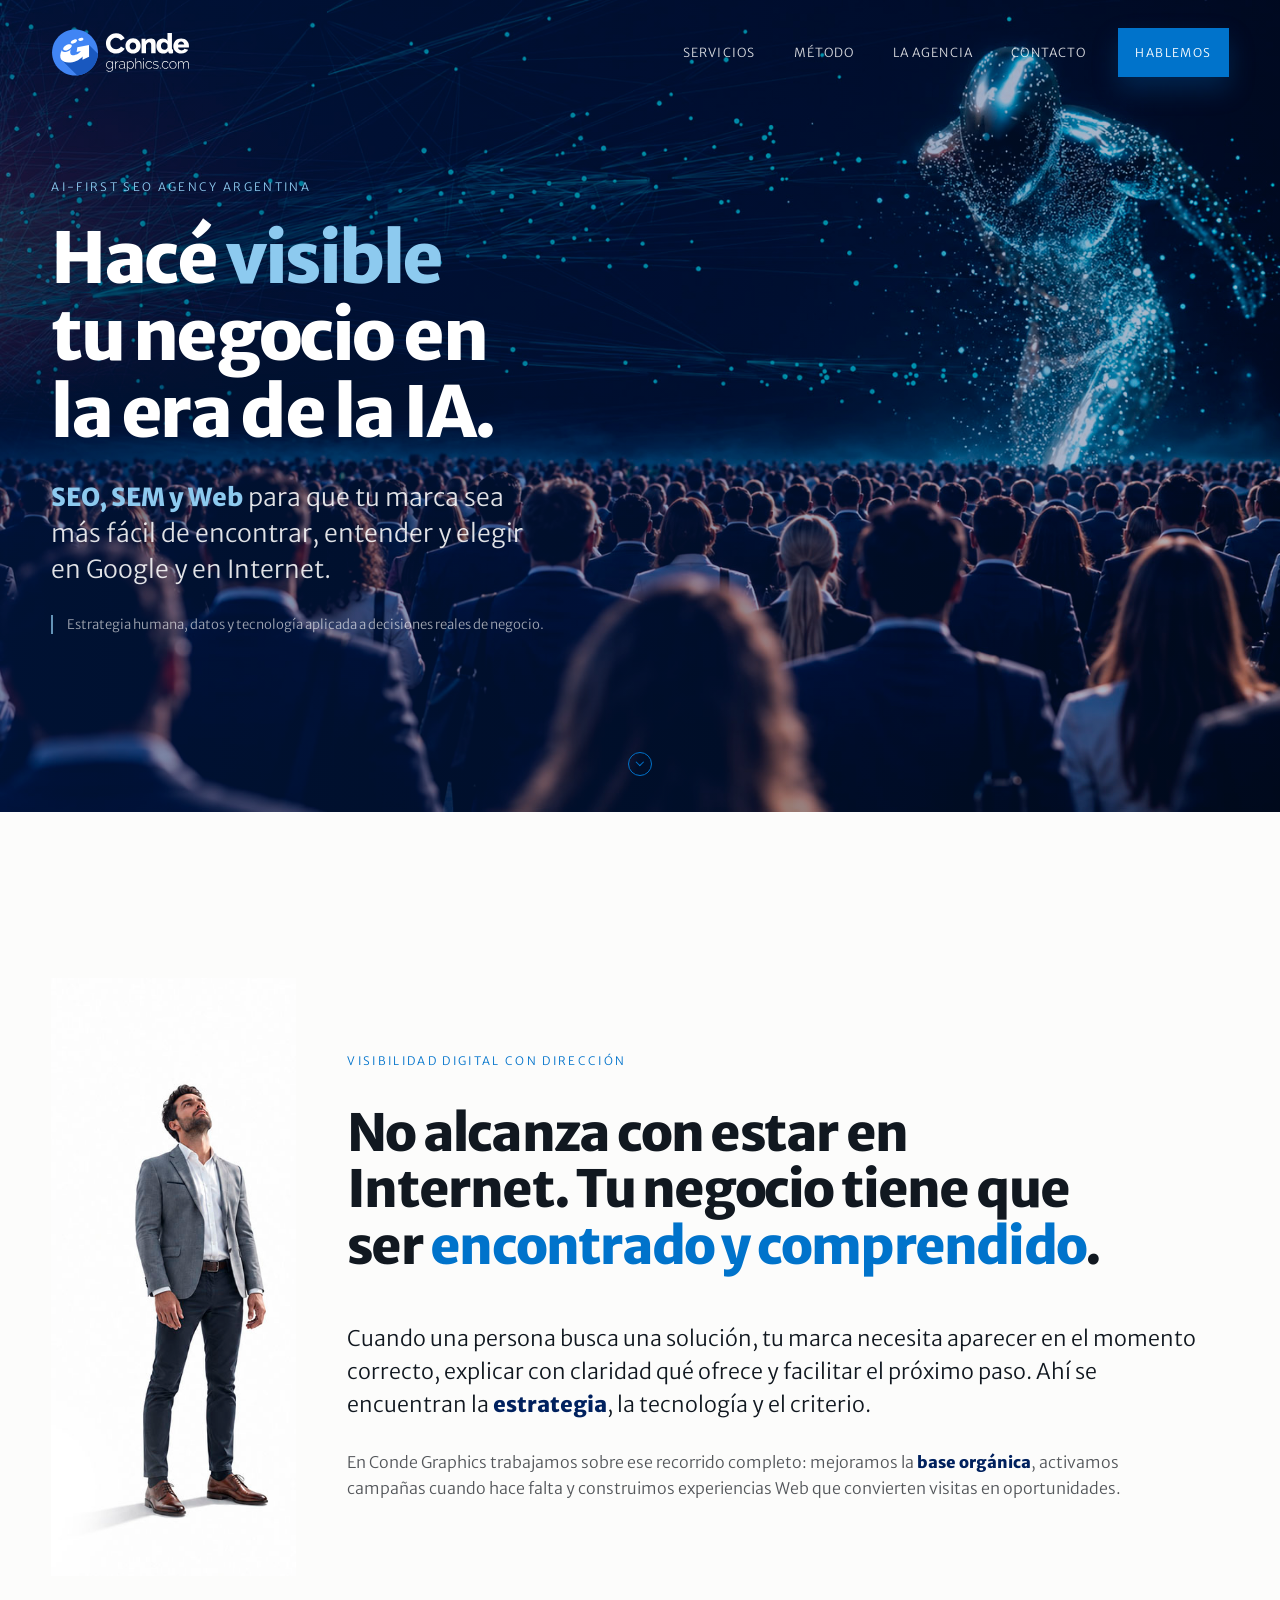
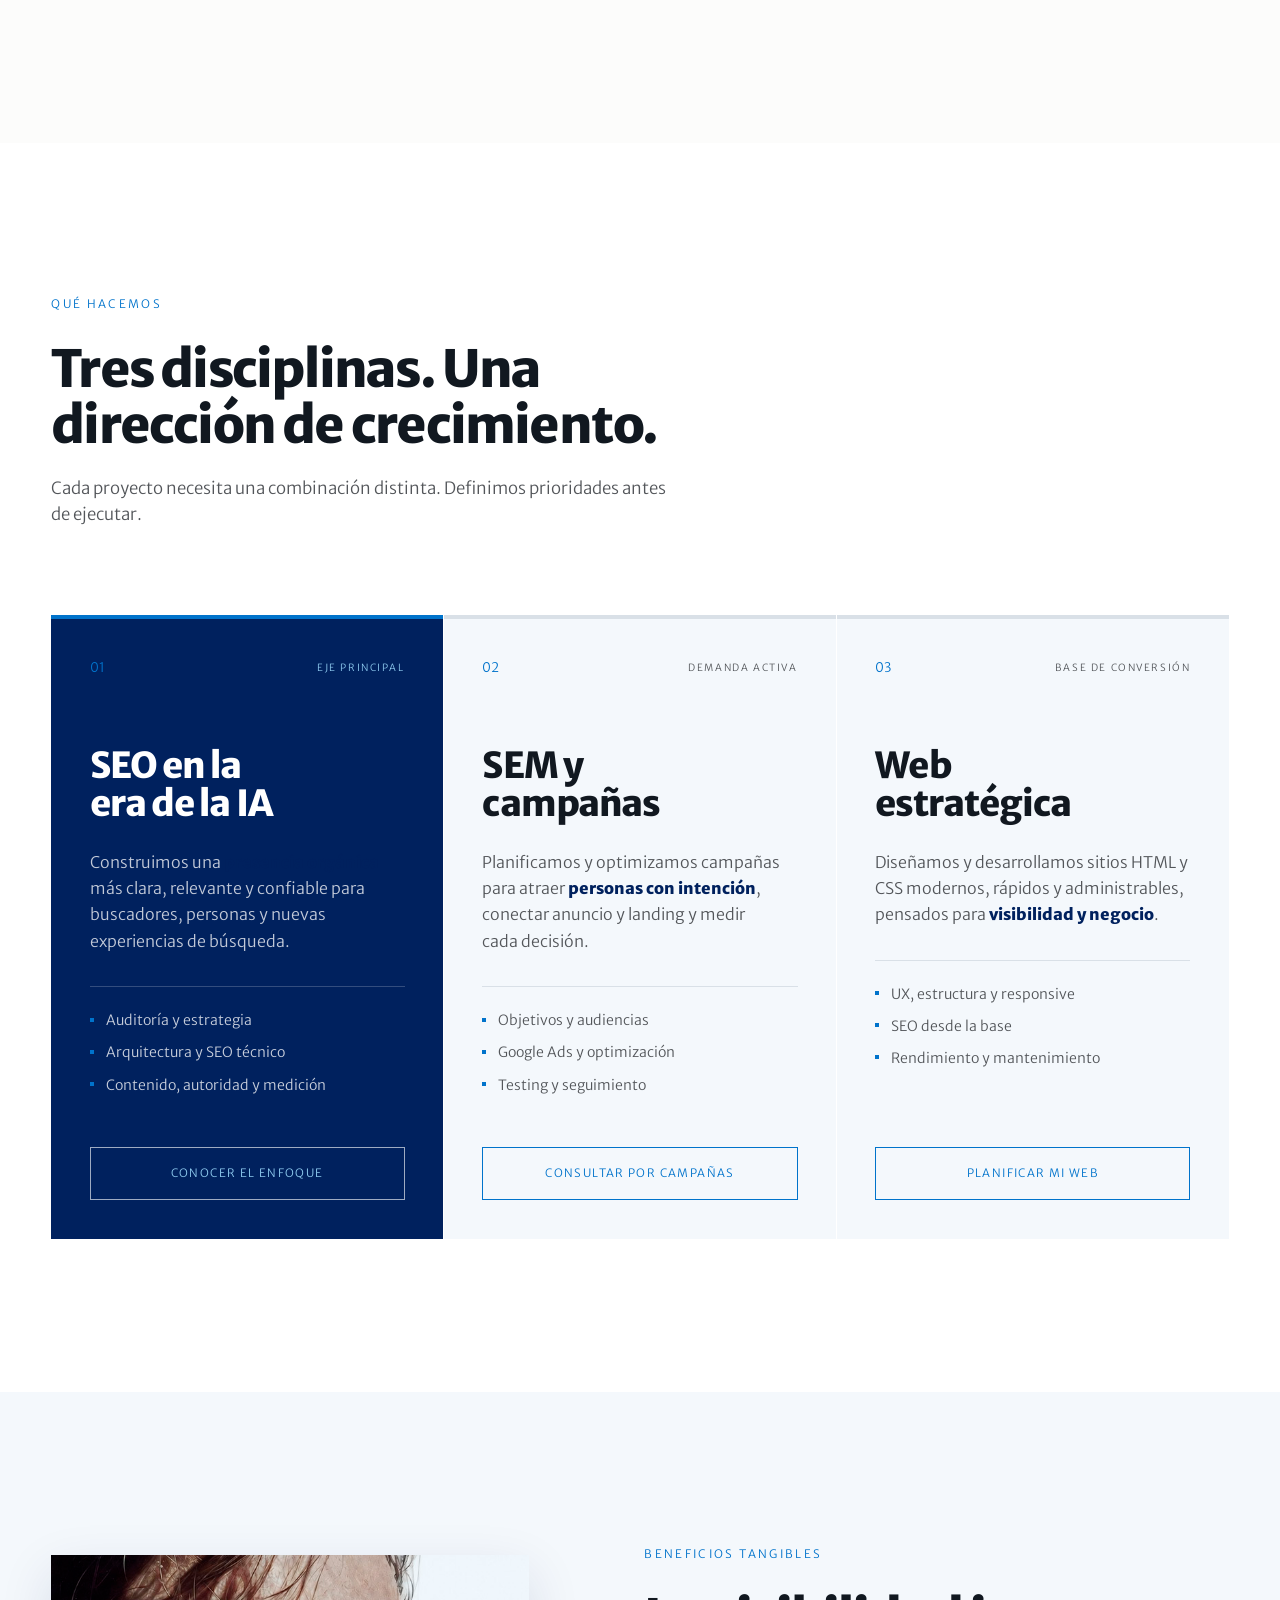
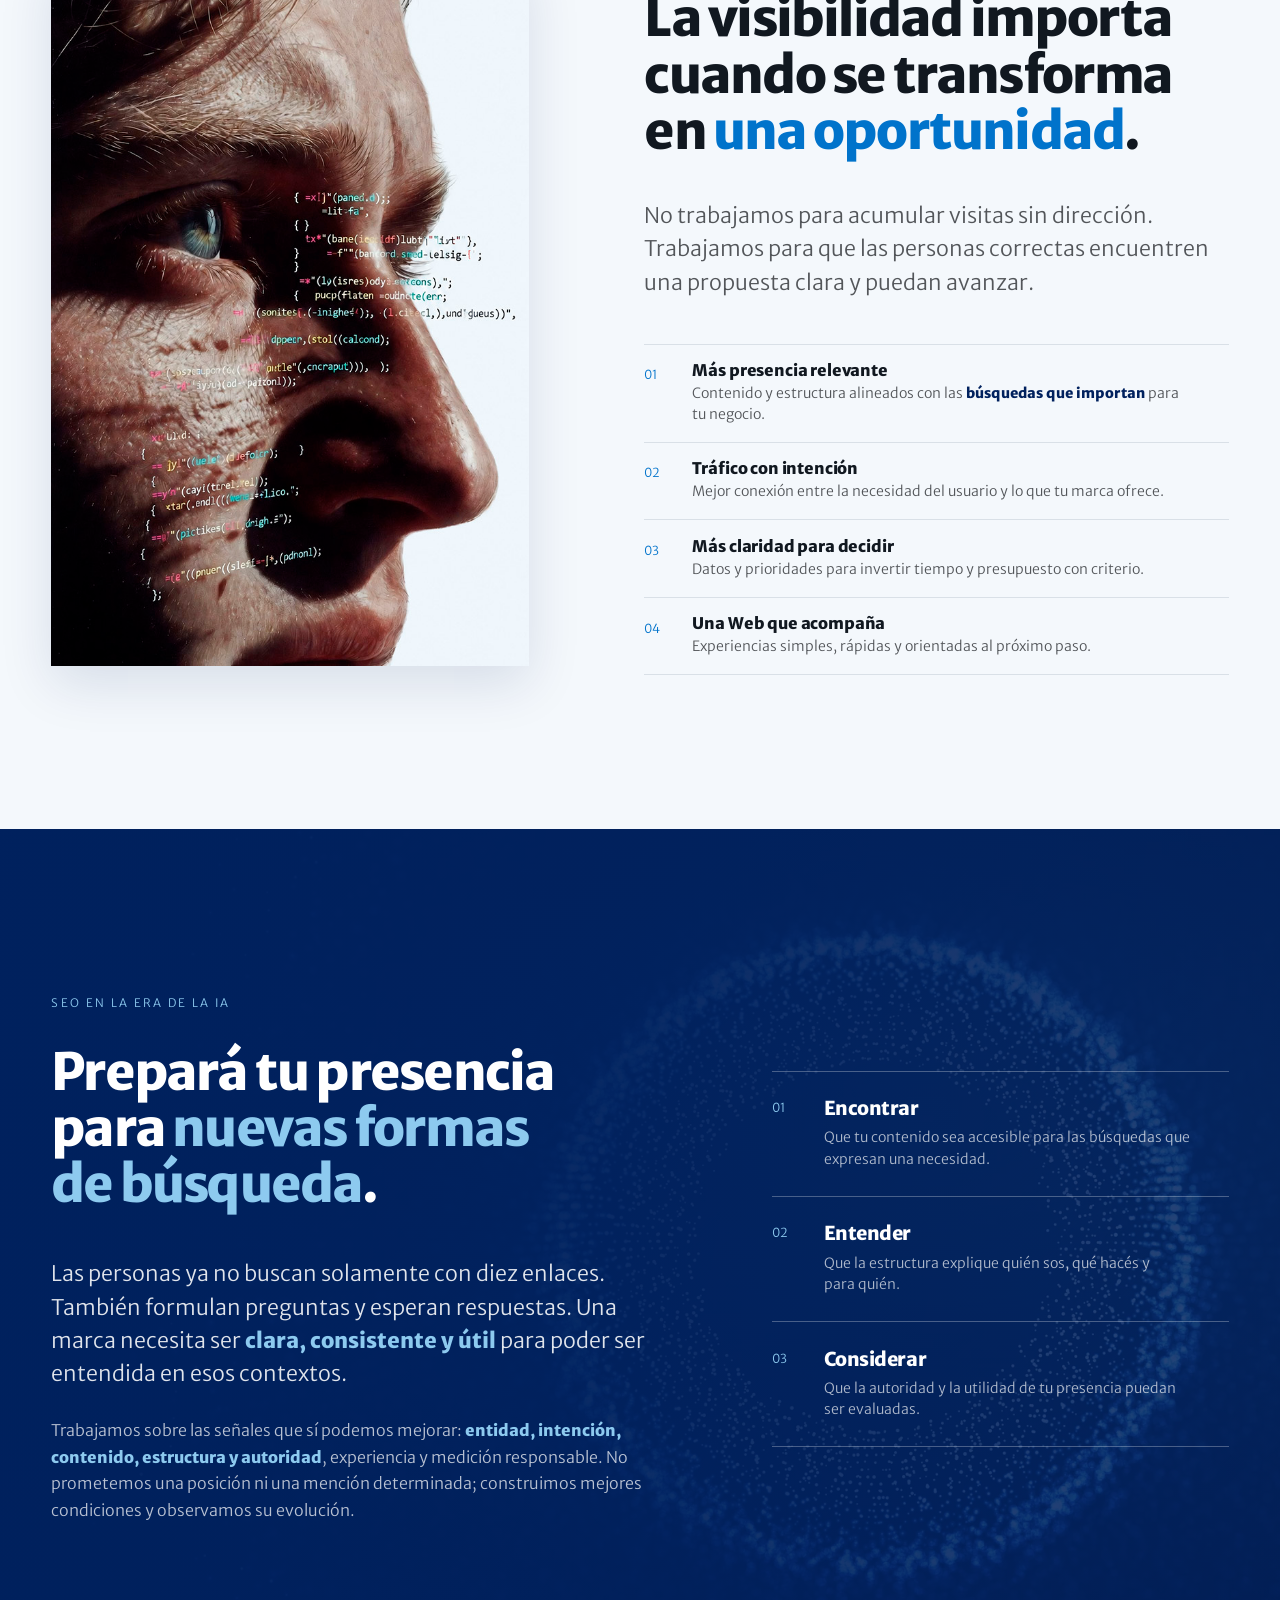
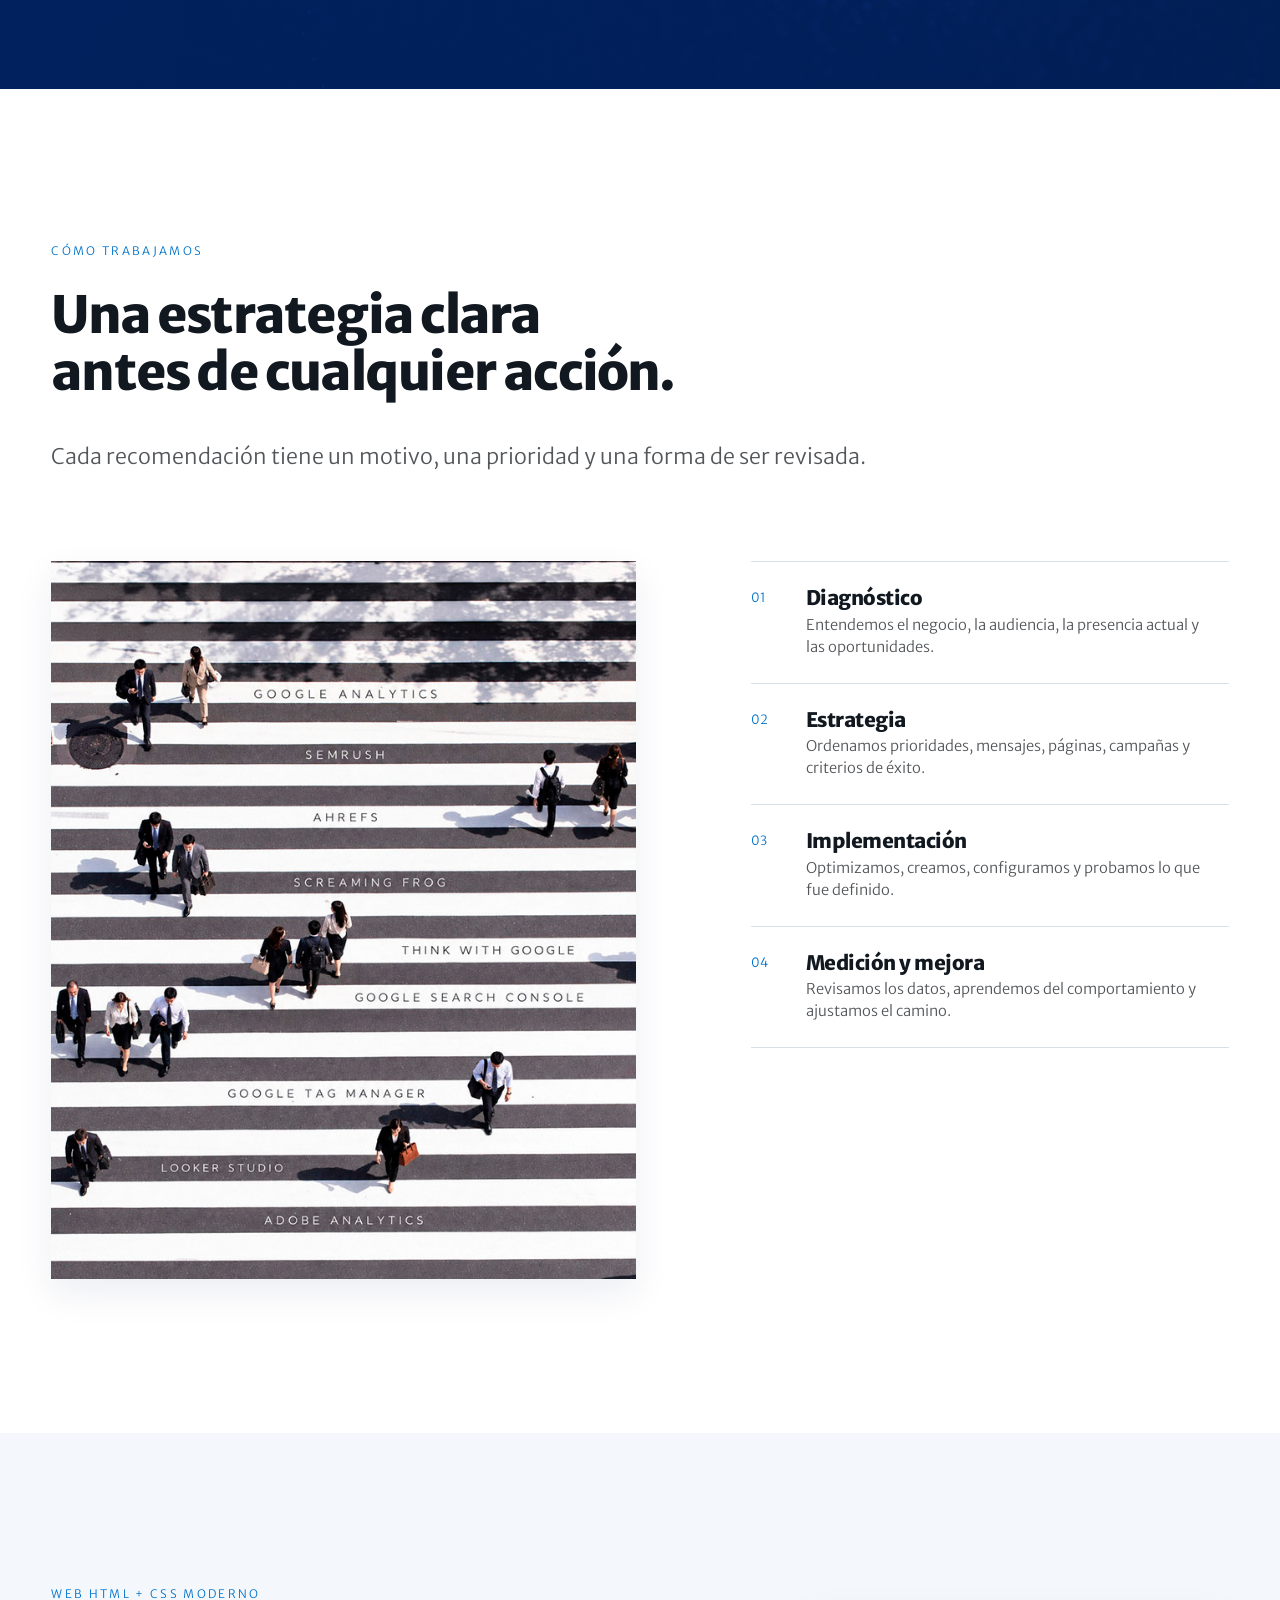
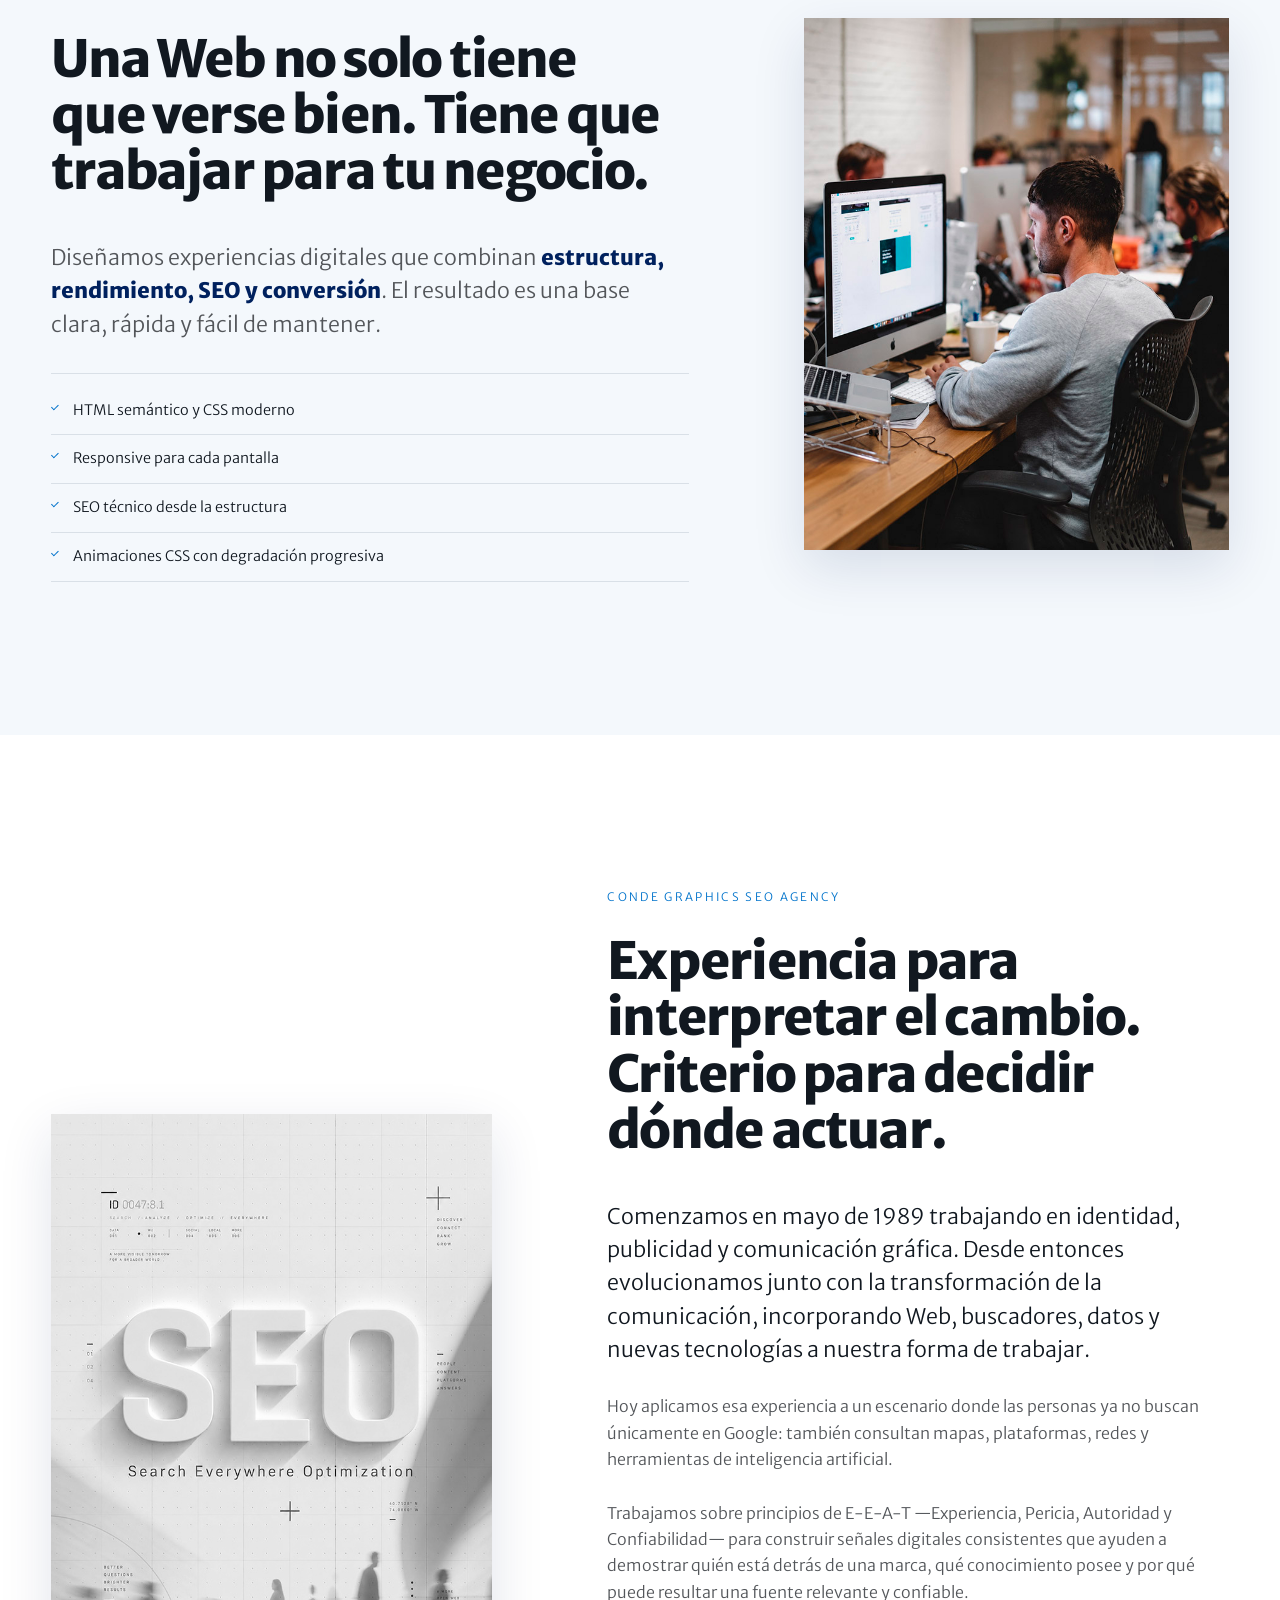
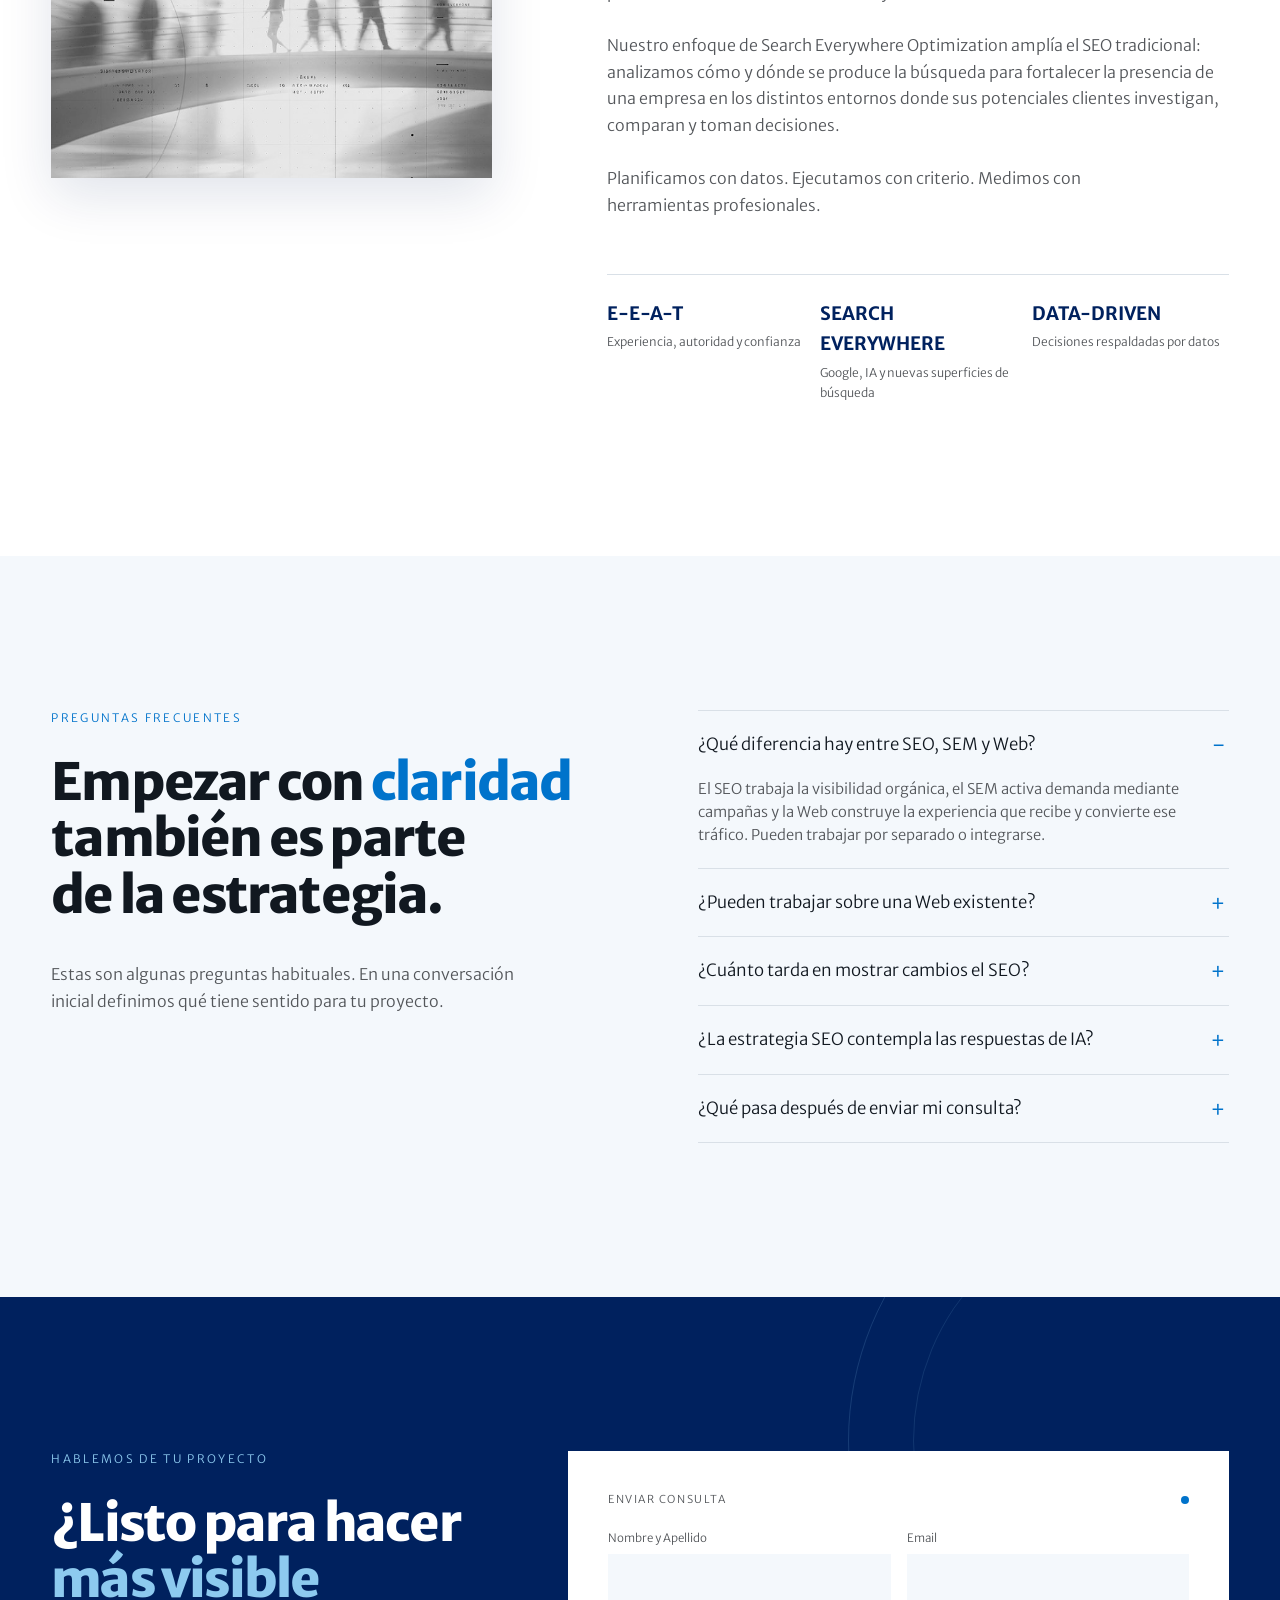
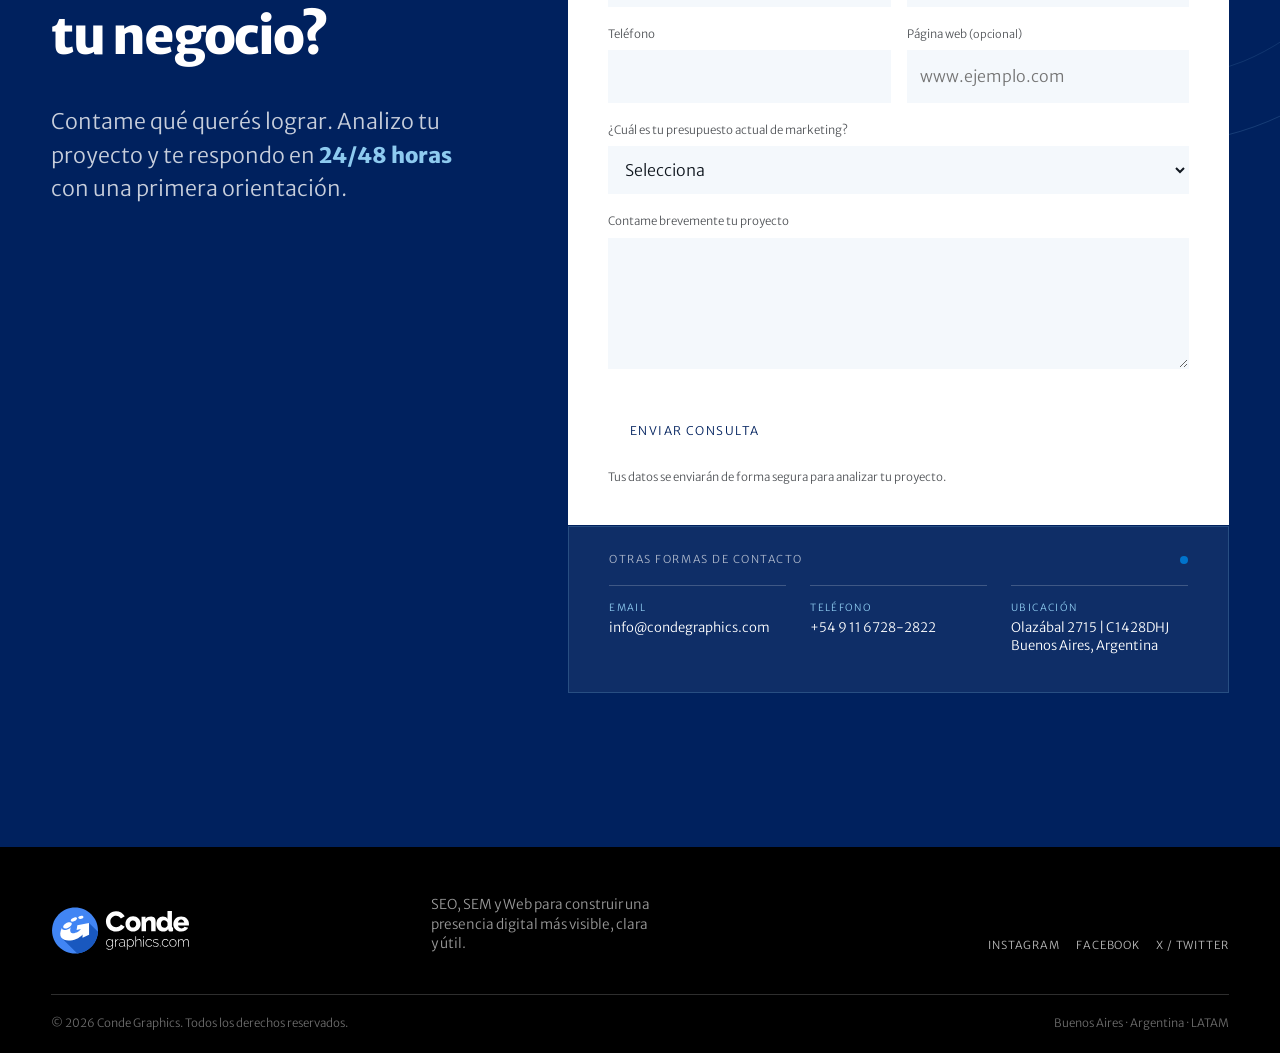
==== index.html @ ffdbcda4 "update agency positioning copy" ====
<!DOCTYPE html>
<html lang="es-AR">
<head>
  <meta charset="utf-8">
  <meta name="viewport" content="width=device-width, initial-scale=1">
  <meta name="theme-color" content="#00215E">
  <meta name="description" content="La nueva era del SEO exige ser comprendido por las máquinas. Optimizamos tu entidad y autoridad para que la IA elija tu marca como la fuente confiable.">
  <meta name="author" content="Conde Graphics">
  <meta name="robots" content="index, follow, max-image-preview:large">
  <link rel="canonical" href="https://www.condegraphics.com/">
  <meta property="og:type" content="website">
  <meta property="og:locale" content="es_AR">
  <meta property="og:site_name" content="Conde Graphics">
  <meta property="og:title" content="AI-FIRST SEO Agency Argentina | Conde Graphics">
  <meta property="og:description" content="La nueva era del SEO exige ser comprendido por las máquinas. Optimizamos tu entidad y autoridad para que la IA elija tu marca como la fuente confiable.">
  <meta property="og:url" content="https://www.condegraphics.com/">
  <meta property="og:image" content="https://www.condegraphics.com/img/og-conde-graphics.jpg">
  <meta property="og:image:url" content="https://www.condegraphics.com/img/og-conde-graphics.jpg">
  <meta property="og:image:type" content="image/jpeg">
  <meta property="og:image:width" content="1200">
  <meta property="og:image:height" content="630">
  <meta property="og:image:alt" content="Conde Graphics: AI-FIRST SEO Agency Argentina">
  <meta property="og:image:secure_url" content="https://www.condegraphics.com/img/og-conde-graphics.jpg">
  <meta name="twitter:card" content="summary_large_image">
  <meta name="twitter:title" content="AI-FIRST SEO Agency Argentina | Conde Graphics">
  <meta name="twitter:description" content="La nueva era del SEO exige ser comprendido por las máquinas. Optimizamos tu entidad y autoridad para que la IA elija tu marca como la fuente confiable.">
  <meta name="twitter:image" content="https://www.condegraphics.com/img/og-conde-graphics.jpg">
  <meta name="twitter:image:alt" content="Conde Graphics: AI-FIRST SEO Agency Argentina">
  <link rel="preconnect" href="https://fonts.googleapis.com">
  <link rel="preconnect" href="https://fonts.gstatic.com" crossorigin>
  <link href="https://fonts.googleapis.com/css2?family=Merriweather+Sans:wght@300;800&display=swap" rel="stylesheet">
  <link rel="preload" as="image" href="img/hero-2026-conde.jpg" fetchpriority="high">
  <link rel="stylesheet" href="styles.css?v=20260920-logo-svg-fix-v1">
  <link rel="icon" type="image/svg+xml" href="img/favicon/favicon.svg">
  <link rel="manifest" href="img/favicon/site.webmanifest">
  <script src="https://challenges.cloudflare.com/turnstile/v0/api.js" async defer></script>
  <title>AI-FIRST SEO Agency Argentina | Conde Graphics</title>
  <script type="application/ld+json">
  {
    "@context": "https://schema.org",
    "@type": "ProfessionalService",
    "@id": "https://www.condegraphics.com/#organization",
    "name": "Conde Graphics",
    "url": "https://www.condegraphics.com/",
    "logo": "https://www.condegraphics.com/img/logo-conde-graphics-seo-agency.svg",
    "description": "Servicios de SEO, SEM y desarrollo Web para empresas, pymes, profesionales, comercios, industrias y marcas.",
    "image": "https://www.condegraphics.com/img/og-conde-graphics.jpg",
    "inLanguage": "es-AR",
    "foundingDate": "1989",
    "email": "mailto:info@condegraphics.com",
    "telephone": "+5491167282822",
    "address": {
      "@type": "PostalAddress",
      "addressLocality": "Buenos Aires",
      "addressCountry": "AR"
    },
    "areaServed": ["Argentina", "Latin America"],
    "sameAs": [
      "https://www.instagram.com/condegraphics/",
      "https://es-la.facebook.com/condegraphics/",
      "https://twitter.com/condegraphics"
    ]
  }
  </script>
  <script type="application/ld+json">
{
  "@context": "https://schema.org",
  "@type": "FAQPage",
  "mainEntity": [
    {
      "@type": "Question",
      "name": "¿Qué diferencia hay entre SEO, SEM y Web?",
      "acceptedAnswer": {
        "@type": "Answer",
        "text": "El SEO trabaja la visibilidad orgánica, el SEM activa demanda mediante campañas y la Web construye la experiencia que recibe y convierte ese tráfico. Pueden trabajar por separado o integrarse."
      }
    },
    {
      "@type": "Question",
      "name": "¿Pueden trabajar sobre una Web existente?",
      "acceptedAnswer": {
        "@type": "Answer",
        "text": "Sí. El primer paso es revisar la situación actual y definir qué conviene conservar, mejorar o reconstruir."
      }
    },
    {
      "@type": "Question",
      "name": "¿Cuánto tarda en mostrar cambios el SEO?",
      "acceptedAnswer": {
        "@type": "Answer",
        "text": "Depende del punto de partida, el mercado, la competencia y las acciones implementadas. Se define una línea de base y se observa la evolución con métricas contextualizadas."
      }
    },
    {
      "@type": "Question",
      "name": "¿La estrategia SEO contempla las respuestas de IA?",
      "acceptedAnswer": {
        "@type": "Answer",
        "text": "Sí, como parte de una estrategia SEO sólida y responsable. Trabajamos claridad de entidad, estructura, contenido, autoridad y observación de presencia en consultas definidas, sin prometer una mención."
      }
    },
    {
      "@type": "Question",
      "name": "¿Qué pasa después de enviar mi consulta?",
      "acceptedAnswer": {
        "@type": "Answer",
        "text": "Manuel Conde recibe los leads, analiza el proyecto y responde en un plazo estimado de 24 a 48 horas."
      }
    }
  ]
}
  </script>
</head>
<body>
  <a class="skip-link" href="#contenido">Saltar al contenido principal</a>

  <header class="site-header" id="inicio">
    <div class="container header-inner">
      <a class="brand" href="#inicio" aria-label="Conde Graphics, volver al inicio">
        <img src="img/logo-conde-graphics-seo-agency.svg" alt="Conde Graphics" width="297" height="100">
      </a>
      <nav class="desktop-nav" id="mobile-menu" aria-label="Navegación principal">
        <div class="mobile-nav-top">
          <a class="mobile-nav-brand" href="#inicio" aria-label="Conde Graphics, volver al inicio">
            <img src="img/logo-conde-graphics-seo-agency.svg" alt="Conde Graphics" width="297" height="100">
          </a>
          <a class="mobile-nav-close" href="#inicio" aria-label="Cerrar menú de navegación"><span class="mobile-nav-close-icon" aria-hidden="true"></span></a>
        </div>
        <div class="mobile-nav-intro">AI-FIRST SEO AGENCY ARGENTINA</div>
        <a href="#servicios"><span>Servicios</span><span class="mobile-nav-arrow" aria-hidden="true"></span></a>
        <a href="#metodo"><span>Método</span><span class="mobile-nav-arrow" aria-hidden="true"></span></a>
        <a href="#agencia"><span>La agencia</span><span class="mobile-nav-arrow" aria-hidden="true"></span></a>
        <a href="#contacto"><span>Contacto</span><span class="mobile-nav-arrow" aria-hidden="true"></span></a>
        <div class="mobile-nav-footer">
          <a class="mobile-nav-email" href="mailto:info@condegraphics.com">info@condegraphics.com <span aria-hidden="true">↗</span></a>
          <a class="button button-light mobile-nav-cta" href="https://wa.me/5491167282822?text=Hola%20Manuel%2C%20quiero%20analizar%20la%20visibilidad%20de%20mi%20negocio." target="_blank" rel="noopener">HABLEMOS <span aria-hidden="true">↗</span></a>
        </div>
      </nav>
      <a class="nav-button nav-open" href="#mobile-menu" aria-label="Abrir menú de navegación" aria-controls="mobile-menu" aria-haspopup="dialog">
        <span></span><span></span><span></span>
      </a>
      <a class="button button-small button-primary header-cta" href="https://wa.me/5491167282822?text=Hola%20Manuel%2C%20quiero%20analizar%20la%20visibilidad%20de%20mi%20negocio." target="_blank" rel="noopener" aria-label="Hablar por WhatsApp con Conde Graphics">HABLEMOS</a>
    </div>
  </header>

  <main id="contenido">
    <section class="hero section-dark" aria-labelledby="hero-title">
      <div class="hero-media" aria-hidden="true"></div>
      <div class="hero-overlay" aria-hidden="true"></div>
      <div class="container hero-grid">
        <div class="hero-copy reveal">
          <p class="eyebrow eyebrow-light">AI-FIRST SEO AGENCY ARGENTINA</p>
          <h1 id="hero-title">Hacé <span class="keyword-accent-light">visible</span> tu negocio en la era de la IA.</h1>
          <p class="hero-lead"><strong class="seo-emphasis">SEO, SEM y Web</strong> para que tu marca sea más fácil de encontrar, entender y elegir en Google y en Internet.</p>
          <p class="hero-note">Estrategia humana, datos y tecnología aplicada a decisiones reales de negocio.</p>
        </div>
      </div>
      <a class="scroll-cue" href="#intro" aria-label="Ir a la introducción"><span></span></a>
    </section>

    <section class="intro section-light" id="intro" aria-labelledby="intro-title">
      <div class="container intro-grid">
        <div class="intro-media reveal"><img src="img/654657403.jpg" alt="Profesional observando el entorno digital" loading="lazy" width="352" height="860"></div>
        <div class="intro-content reveal">
          <p class="eyebrow">VISIBILIDAD DIGITAL CON DIRECCIÓN</p>
          <h2 id="intro-title">No alcanza con estar en Internet. Tu negocio tiene que ser <span class="keyword-accent">encontrado y comprendido</span>.</h2>
          <p class="lead-copy">Cuando una persona busca una solución, tu marca necesita aparecer en el momento correcto, explicar con claridad qué ofrece y facilitar el próximo paso. Ahí se encuentran la <strong class="seo-emphasis">estrategia</strong>, la tecnología y el criterio.</p>
          <p>En Conde Graphics trabajamos sobre ese recorrido completo: mejoramos la <strong class="seo-emphasis">base orgánica</strong>, activamos campañas cuando hace falta y construimos experiencias Web que convierten visitas en oportunidades.</p>
        </div>
      </div>
    </section>

    <section class="services section-white" id="servicios" aria-labelledby="services-title">
      <div class="container">
        <div class="section-heading reveal">
          <div>
            <p class="eyebrow">QUÉ HACEMOS</p>
            <h2 id="services-title">Tres disciplinas. Una dirección de crecimiento.</h2>
            <p class="heading-aside">Cada proyecto necesita una combinación distinta. Definimos prioridades antes de ejecutar.</p>
          </div>
        </div>
        <div class="services-grid">
          <article class="service-card service-card-featured reveal">
            <div class="service-card-top"><span class="service-number">01</span><span class="service-tag">EJE PRINCIPAL</span></div>
            <h3>SEO en la era de la IA</h3>
            <p>Construimos una <strong class="seo-emphasis">presencia orgánica</strong> más clara, relevante y confiable para buscadores, personas y nuevas experiencias de búsqueda.</p>
            <ul class="service-list">
              <li>Auditoría y estrategia</li>
              <li>Arquitectura y SEO técnico</li>
              <li>Contenido, autoridad y medición</li>
            </ul>
            <a class="card-link button-outline button-outline-light" href="#ia">Conocer el enfoque</a>
          </article>
          <article class="service-card reveal reveal-delay-1">
            <div class="service-card-top"><span class="service-number">02</span><span class="service-tag">DEMANDA ACTIVA</span></div>
            <h3>SEM y campañas</h3>
            <p>Planificamos y optimizamos campañas para atraer <strong class="seo-emphasis">personas con intención</strong>, conectar anuncio y landing y medir cada decisión.</p>
            <ul class="service-list">
              <li>Objetivos y audiencias</li>
              <li>Google Ads y optimización</li>
              <li>Testing y seguimiento</li>
            </ul>
            <a class="card-link button-outline button-outline-dark" href="#contacto">Consultar por campañas</a>
          </article>
          <article class="service-card reveal reveal-delay-2">
            <div class="service-card-top"><span class="service-number">03</span><span class="service-tag">BASE DE CONVERSIÓN</span></div>
            <h3>Web estratégica</h3>
            <p>Diseñamos y desarrollamos sitios HTML y CSS modernos, rápidos y administrables, pensados para <strong class="seo-emphasis">visibilidad y negocio</strong>.</p>
            <ul class="service-list">
              <li>UX, estructura y responsive</li>
              <li>SEO desde la base</li>
              <li>Rendimiento y mantenimiento</li>
            </ul>
            <a class="card-link button-outline button-outline-dark" href="#contacto">Planificar mi Web</a>
          </article>
        </div>
      </div>
    </section>

    <section class="benefits section-soft" id="beneficios" aria-labelledby="benefits-title">
      <div class="container benefits-grid">
        <div class="benefits-media reveal">
          <img src="img/internet.jpg" alt="Persona observando código y tecnología digital" loading="lazy" width="700" height="1042">
        </div>
        <div class="benefits-content reveal reveal-delay">
          <p class="eyebrow">BENEFICIOS TANGIBLES</p>
          <h2 id="benefits-title">La visibilidad importa cuando se transforma en <span class="keyword-accent">una oportunidad</span>.</h2>
          <p class="lead-copy">No trabajamos para acumular visitas sin dirección. Trabajamos para que las personas correctas encuentren una propuesta clara y puedan avanzar.</p>
          <div class="benefit-list">
            <div class="benefit-item"><span>01</span><div><h3>Más presencia relevante</h3><p>Contenido y estructura alineados con las <strong class="seo-emphasis">búsquedas que importan</strong> para tu negocio.</p></div></div>
            <div class="benefit-item"><span>02</span><div><h3>Tráfico con intención</h3><p>Mejor conexión entre la necesidad del usuario y lo que tu marca ofrece.</p></div></div>
            <div class="benefit-item"><span>03</span><div><h3>Más claridad para decidir</h3><p>Datos y prioridades para invertir tiempo y presupuesto con criterio.</p></div></div>
            <div class="benefit-item"><span>04</span><div><h3>Una Web que acompaña</h3><p>Experiencias simples, rápidas y orientadas al próximo paso.</p></div></div>
          </div>
        </div>
      </div>
    </section>

    <section class="ai-section section-dark" id="ia" aria-labelledby="ai-title">
      <div class="ai-media" aria-hidden="true"></div>
      <div class="ai-overlay" aria-hidden="true"></div>
      <div class="container ai-grid">
        <div class="ai-copy reveal">
          <p class="eyebrow eyebrow-light">SEO EN LA ERA DE LA IA</p>
          <h2 id="ai-title">Prepará tu presencia para <span class="keyword-accent-light">nuevas formas de búsqueda</span>.</h2>
          <p class="lead-copy">Las personas ya no buscan solamente con diez enlaces. También formulan preguntas y esperan respuestas. Una marca necesita ser <strong class="seo-emphasis">clara, consistente y útil</strong> para poder ser entendida en esos contextos.</p>
          <p>Trabajamos sobre las señales que sí podemos mejorar: <strong class="seo-emphasis">entidad, intención, contenido, estructura y autoridad</strong>, experiencia y medición responsable. No prometemos una posición ni una mención determinada; construimos mejores condiciones y observamos su evolución.</p>
        </div>
        <div class="ai-principles reveal reveal-delay">
          <div class="principle"><span>01</span><div><h3>Encontrar</h3><p>Que tu contenido sea accesible para las búsquedas que expresan una necesidad.</p></div></div>
          <div class="principle"><span>02</span><div><h3>Entender</h3><p>Que la estructura explique quién sos, qué hacés y para quién.</p></div></div>
          <div class="principle"><span>03</span><div><h3>Considerar</h3><p>Que la autoridad y la utilidad de tu presencia puedan ser evaluadas.</p></div></div>
        </div>
      </div>
    </section>

    <section class="method section-white" id="metodo" aria-labelledby="method-title">
      <div class="container">
        <div class="section-heading method-heading reveal">
          <div><p class="eyebrow">CÓMO TRABAJAMOS</p><h2 id="method-title">Una estrategia clara antes de cualquier acción.</h2><p class="lead-copy">Cada recomendación tiene un motivo, una prioridad y una forma de ser revisada.</p></div>
        </div>
        <div class="method-layout">
          <div class="method-image reveal"><img src="img/654987510000-03.jpg" alt="Personas cruzando un paso peatonal con referencias a herramientas de analítica, SEO y marketing digital" loading="lazy" width="700" height="860"></div>
          <ol class="method-steps">
            <li class="method-step reveal reveal-delay-1"><span class="step-number">01</span><div><h3>Diagnóstico</h3><p>Entendemos el negocio, la audiencia, la presencia actual y las oportunidades.</p></div></li>
            <li class="method-step reveal reveal-delay-2"><span class="step-number">02</span><div><h3>Estrategia</h3><p>Ordenamos prioridades, mensajes, páginas, campañas y criterios de éxito.</p></div></li>
            <li class="method-step reveal reveal-delay-3"><span class="step-number">03</span><div><h3>Implementación</h3><p>Optimizamos, creamos, configuramos y probamos lo que fue definido.</p></div></li>
            <li class="method-step reveal reveal-delay-4"><span class="step-number">04</span><div><h3>Medición y mejora</h3><p>Revisamos los datos, aprendemos del comportamiento y ajustamos el camino.</p></div></li>
          </ol>
        </div>
      </div>
    </section>

    <section class="web-section section-soft" id="web" aria-labelledby="web-title">
      <div class="container web-grid">
        <div class="web-copy reveal"><p class="eyebrow">WEB HTML + CSS MODERNO</p><h2 id="web-title">Una Web no solo tiene que verse bien. Tiene que trabajar para tu negocio.</h2><p class="lead-copy">Diseñamos experiencias digitales que combinan <strong class="seo-emphasis">estructura, rendimiento, SEO y conversión</strong>. El resultado es una base clara, rápida y fácil de mantener.</p><ul class="check-list"><li>HTML semántico y CSS moderno</li><li>Responsive para cada pantalla</li><li>SEO técnico desde la estructura</li><li>Animaciones CSS con degradación progresiva</li></ul></div>
        <div class="web-collage reveal reveal-delay"><img class="web-image" src="img/6543640033.jpg" alt="Persona trabajando frente a un monitor en una oficina" loading="lazy" width="700" height="875"></div>
      </div>
    </section>

    <section class="agency section-white" id="agencia" aria-labelledby="agency-title">
      <div class="container agency-grid">
        <div class="agency-photo reveal"><img src="img/76544803-ok.jpg" alt="Composición visual sobre SEO y optimización digital" loading="lazy" width="700" height="1054"></div>
        <div class="agency-copy reveal reveal-delay"><p class="eyebrow">CONDE GRAPHICS SEO AGENCY</p><h2 id="agency-title">Experiencia para interpretar el cambio. Criterio para decidir dónde actuar.</h2><p class="lead-copy">Comenzamos en mayo de 1989 trabajando en identidad, publicidad y comunicación gráfica. Desde entonces evolucionamos junto con la transformación de la comunicación, incorporando Web, buscadores, datos y nuevas tecnologías a nuestra forma de trabajar.</p><p>Hoy aplicamos esa experiencia a un escenario donde las personas ya no buscan únicamente en Google: también consultan mapas, plataformas, redes y herramientas de inteligencia artificial.</p><p>Trabajamos sobre principios de E-E-A-T —Experiencia, Pericia, Autoridad y Confiabilidad— para construir señales digitales consistentes que ayuden a demostrar quién está detrás de una marca, qué conocimiento posee y por qué puede resultar una fuente relevante y confiable.</p><p>Nuestro enfoque de Search Everywhere Optimization amplía el SEO tradicional: analizamos cómo y dónde se produce la búsqueda para fortalecer la presencia de una empresa en los distintos entornos donde sus potenciales clientes investigan, comparan y toman decisiones.</p><p>Planificamos con datos. Ejecutamos con criterio. Medimos con herramientas profesionales.</p><div class="agency-facts"><div><strong>E-E-A-T</strong><span>Experiencia, autoridad y confianza</span></div><div><strong>SEARCH EVERYWHERE</strong><span>Google, IA y nuevas superficies de búsqueda</span></div><div><strong>DATA-DRIVEN</strong><span>Decisiones respaldadas por datos</span></div></div></div>
      </div>
    </section>

    <section class="faq section-soft" id="preguntas-frecuentes" aria-labelledby="faq-title">
      <div class="container faq-grid">
        <div class="faq-intro reveal"><p class="eyebrow">PREGUNTAS FRECUENTES</p><h2 id="faq-title">Empezar con <span class="keyword-accent">claridad</span> también es parte de la estrategia.</h2><p>Estas son algunas preguntas habituales. En una conversación inicial definimos qué tiene sentido para tu proyecto.</p></div>
        <div class="faq-list reveal reveal-delay">
          <details open><summary>¿Qué diferencia hay entre SEO, SEM y Web?</summary><p>El SEO trabaja la visibilidad orgánica, el SEM activa demanda mediante campañas y la Web construye la experiencia que recibe y convierte ese tráfico. Pueden trabajar por separado o integrarse.</p></details>
          <details><summary>¿Pueden trabajar sobre una Web existente?</summary><p>Sí. El primer paso es revisar la situación actual y definir qué conviene conservar, mejorar o reconstruir.</p></details>
          <details><summary>¿Cuánto tarda en mostrar cambios el SEO?</summary><p>Depende del punto de partida, el mercado, la competencia y las acciones implementadas. Se define una línea de base y se observa la evolución con métricas contextualizadas.</p></details>
          <details><summary>¿La estrategia SEO contempla las respuestas de IA?</summary><p>Sí, como parte de una estrategia SEO sólida y responsable. Trabajamos claridad de entidad, estructura, contenido, autoridad y observación de presencia en consultas definidas, sin prometer una mención.</p></details>
          <details><summary>¿Qué pasa después de enviar mi consulta?</summary><p>Manuel Conde recibe los leads, analiza el proyecto y responde en un plazo estimado de 24 a 48 horas.</p></details>
        </div>
      </div>
    </section>

    <section class="contact section-dark" id="contacto" aria-labelledby="contact-title">
      <div class="contact-shape" aria-hidden="true"></div>
      <div class="container contact-grid">
        <div class="contact-copy reveal"><p class="eyebrow eyebrow-light">HABLEMOS DE TU PROYECTO</p><h2 id="contact-title">¿Listo para hacer <span class="keyword-accent-light">más visible</span> tu negocio?</h2><p class="lead-copy">Contame qué querés lograr. Analizo tu proyecto y te respondo en <strong class="seo-emphasis">24/48 horas</strong> con una primera orientación.</p></div>
        <div class="contact-stack reveal reveal-delay">
          <div class="contact-panel">
            <div class="contact-panel-heading"><span>ENVIAR CONSULTA</span><span class="contact-dot"></span></div>
            <form class="contact-form" id="contact-form" action="https://www.condegraphics.com/contact.php" method="POST">
              <input type="checkbox" name="botcheck" class="hidden" style="display: none;">
              <div class="form-fields-grid">
                <div class="form-field"><label for="name">Nombre y Apellido</label><input id="name" name="name" type="text" autocomplete="name" required></div>
                <div class="form-field"><label for="email">Email</label><input id="email" name="email" type="email" autocomplete="email" required></div>
                <div class="form-field"><label for="phone">Teléfono</label><input id="phone" name="phone" type="tel" autocomplete="tel" inputmode="tel" required></div>
                <div class="form-field"><label for="website">Página web <span>(opcional)</span></label><input id="website" name="website" type="text" autocomplete="url" inputmode="url" placeholder="www.ejemplo.com" title="Podés escribir ejemplo.com, www.ejemplo.com o https://ejemplo.com"></div>
                <div class="form-field form-field-full"><label for="budget">¿Cuál es tu presupuesto actual de marketing?</label><select id="budget" name="budget" required><option value="" selected disabled>Selecciona</option><option>Menos de 600 USD</option><option>Entre 600 y 1.200 USD</option><option>Entre 1.200 y 2.000 USD</option><option>Entre 2.000 y 5.000 USD</option><option>Más de 5.000 USD</option></select></div>
                <div class="form-field form-field-full"><label for="message">Contame brevemente tu proyecto</label><textarea id="message" name="message" rows="4" required></textarea></div>
              </div>
              <div class="cf-turnstile" data-sitekey="0x4AAAAAAE-8vP0SYcEDAPU6" data-action="contact" data-appearance="interaction-only" data-language="es" aria-label="Verificación de seguridad"></div>
              <button class="button button-light" id="contact-submit" type="submit">ENVIAR CONSULTA</button>
              <p class="form-status" id="form-status" role="status" aria-live="polite" hidden></p>
              <p class="form-note">Tus datos se enviarán de forma segura para analizar tu proyecto.</p>
            </form>
          </div>
          <aside class="contact-details" aria-label="Otras formas de contacto">
            <div class="contact-panel-heading"><span>OTRAS FORMAS DE CONTACTO</span><span class="contact-dot"></span></div>
            <div class="contact-details-grid">
              <a class="contact-line" href="mailto:info@condegraphics.com"><span>EMAIL</span><strong>info@condegraphics.com</strong></a>
              <a class="contact-line" href="tel:+5491167282822"><span>TELÉFONO</span><strong>+54&nbsp;9&nbsp;11&nbsp;6728&#8209;2822</strong></a>
              <a class="contact-line contact-map-link" href="https://maps.app.goo.gl/1zPLhTVC1VvnvfsKA" target="_blank" rel="noopener"><span>UBICACIÓN</span><strong>Olazábal 2715 | C1428DHJ<br>Buenos Aires, Argentina</strong></a>
            </div>
          </aside>
        </div>
      </div>
    </section>
  </main>

  <footer class="site-footer">
    <div class="container footer-top"><a class="brand brand-footer" href="#inicio" aria-label="Conde Graphics, volver al inicio"><img src="img/logo-conde-graphics-seo-agency.svg" alt="Conde Graphics" width="297" height="100"></a><p>SEO, SEM y Web para construir una presencia digital más visible, clara y útil.</p><div class="footer-links"><a href="https://www.instagram.com/condegraphics/" target="_blank" rel="noopener">Instagram</a><a href="https://es-la.facebook.com/condegraphics/" target="_blank" rel="noopener">Facebook</a><a href="https://twitter.com/condegraphics" target="_blank" rel="noopener">X / Twitter</a></div></div>
    <div class="container footer-bottom"><span>© 2026 Conde Graphics. Todos los derechos reservados.</span><span>Buenos Aires · Argentina · LATAM</span></div>
  </footer>

  <script>
    (() => {
      const form = document.getElementById('contact-form');
      const submitButton = document.getElementById('contact-submit');
      const status = document.getElementById('form-status');
      if (!form || !submitButton || !status) return;

      form.addEventListener('submit', async (event) => {
        event.preventDefault();
        submitButton.disabled = true;
        submitButton.setAttribute('aria-busy', 'true');
        status.hidden = false;
        status.className = 'form-status is-pending';
        status.textContent = 'Enviando consulta…';

        try {
          const response = await fetch(form.action, {
            method: 'POST',
            body: new FormData(form),
            headers: { Accept: 'application/json', 'X-Requested-With': 'XMLHttpRequest' }
          });
          const result = await response.json();
          if (!response.ok || result.success !== true) {
            throw new Error(result.message || 'No pudimos enviar la consulta.');
          }

          form.reset();
          if (window.turnstile) window.turnstile.reset();
          status.className = 'form-status is-success';
          status.textContent = 'Gracias por contactarnos. Tu consulta fue recibida correctamente.\nVamos a revisar tu negocio, presencia digital y objetivos para identificar oportunidades concretas de SEO, SEM y Web.\n\nEn 48 horas hábiles recibirás nuestra primera devolución.';
        } catch (error) {
          status.className = 'form-status is-error';
          status.textContent = error.message || 'No pudimos enviar la consulta. Probá nuevamente.';
        } finally {
          submitButton.disabled = false;
          submitButton.removeAttribute('aria-busy');
        }
      });
    })();
  </script>

  <!-- Medición pendiente de activación: GA4 / Google Ads / GTM / Meta. No se cargan scripts de medición en esta versión. -->
</body>
</html>
---- styles.css ----
@layer reset, base, components, utilities, motion;

@layer reset {
  *, *::before, *::after { box-sizing: border-box; }
  html { scroll-behavior: smooth; }
  body, h1, h2, h3, p, ul, ol, figure { margin: 0; }
  ul, ol { padding: 0; list-style: none; }
  img { display: block; max-width: 100%; }
  button, input, textarea { font: inherit; }
  button, a { -webkit-tap-highlight-color: transparent; }
}

@layer base {
  :root {
    --blue-day: #0073CB;
    --blue-night: #00215E;
    --blue-night-2: #001843;
    --blue-ice: #EAF4FC;
    --blue-pale: #F4F8FC;
    --black: #000000;
    --gray-metal: #53565A;
    --gray-luminous: #BBBBBB;
    --gray-line: #D9E0E7;
    --white: #FFFFFF;
    --warm-white: #FCFCFB;
    --ink: #111820;
    --max-width: 1240px;
    --gutter: clamp(1.25rem, 4vw, 4rem);
    --radius-sm: 10px;
    --radius-md: 18px;
    --shadow-blue: 0 18px 50px rgba(0, 33, 94, .12);
    --shadow-soft: 0 14px 34px rgba(0, 33, 94, .08);
    --font-display: 'Merriweather Sans', sans-serif;
    --font-body: 'Merriweather Sans', sans-serif;
  }

  body {
    background: var(--warm-white);
    color: var(--ink);
    font-family: var(--font-body);
    font-size: 1rem;
    font-weight: 300;
    line-height: 1.65;
    overflow-x: hidden;
  }

  ::selection { background: var(--blue-day); color: var(--white); }
  :focus-visible { outline: 3px solid var(--blue-day); outline-offset: 4px; }
  a { color: inherit; text-decoration: none; }
  p { max-width: 68ch; text-wrap: pretty; }
  h1, h2, h3 { color: inherit; font-family: var(--font-display); font-weight: 800; letter-spacing: -.035em; line-height: 1.06; text-wrap: balance; }
  h1 { font-size: clamp(3.15rem, 7vw, 6.6rem); max-width: 9ch; }
  h2 { font-size: clamp(2.8rem, 4vw, 3.5rem); line-height: 1.1; max-width: none; }
  h3 { font-size: clamp(1.25rem, 2vw, 1.6rem); letter-spacing: -.025em; }
  .container { width: min(100% - (var(--gutter) * 2), var(--max-width)); margin-inline: auto; }
  .section-white, .section-light, .section-soft, .section-dark { position: relative; }
  .intro-grid > *, .section-heading > *, .services-grid > *, .benefits-grid > *, .ai-grid > *, .method-layout > *, .web-grid > *, .agency-grid > *, .faq-grid > *, .contact-grid > * { min-width: 0; }
  .section-white { background: var(--white); }
  .section-light { background: var(--warm-white); }
  .section-soft { background: var(--blue-pale); }
  .section-dark { background: var(--blue-night); color: var(--white); }
  .eyebrow { color: var(--blue-day); font-family: var(--font-display); font-size: .73rem; font-weight: 300; letter-spacing: .2em; line-height: 1.4; }
  .eyebrow-light { color: #8DCAEF; }
  .lead-copy { font-size: clamp(1.12rem, 1.7vw, 1.34rem); line-height: 1.55; }
  .keyword-accent { color: var(--blue-day); }
  .keyword-accent-light { color: #8DCAEF; }
  .seo-emphasis { color: var(--blue-night); font-weight: 800; }
  .section-dark .seo-emphasis { color: #8DCAEF; }
  .skip-link { position: fixed; left: 1rem; top: -5rem; z-index: 100; background: var(--blue-day); color: var(--white); padding: .75rem 1rem; border-radius: var(--radius-sm); font-weight: 300; }
  .skip-link:focus { top: 1rem; }
}

@layer components {
  .site-header { position: absolute; z-index: 10; width: 100%; color: var(--white); }
  .header-inner { align-items: center; display: flex; justify-content: space-between; min-height: 6.6rem; gap: 2rem; }
  .brand { align-items: center; display: inline-flex; width: 8.7rem; }
  .brand img { height: auto; width: 100%; }
  .nav-button { display: none; }
  .desktop-nav { display: flex; gap: clamp(1.25rem, 3vw, 2.75rem); margin-inline-start: auto; }
  .desktop-nav a { color: rgba(255,255,255,.84); font-family: var(--font-display); font-size: .78rem; font-weight: 300; letter-spacing: .09em; text-transform: uppercase; transition: color .25s ease; }
  .desktop-nav a:hover { color: var(--white); }
  .mobile-nav-top, .mobile-nav-close, .mobile-nav-intro, .mobile-nav-footer, .mobile-nav-arrow { display: none; }

  .button { align-items: center; border: 1px solid transparent; border-radius: 0; cursor: pointer; display: inline-flex; font-family: var(--font-display); font-size: .75rem; font-weight: 300; justify-content: center; letter-spacing: .12em; min-height: 3.25rem; padding: .85rem 1.35rem; text-align: center; transition: background-color .25s ease, border-color .25s ease, color .25s ease, transform .25s ease, box-shadow .25s ease; }
  .button:hover { transform: translateY(-2px); }
  .button-primary { background: var(--blue-day); box-shadow: 0 12px 26px rgba(0,115,203,.25); color: var(--white); }
  .button-primary:hover { background: #0066B4; box-shadow: 0 16px 30px rgba(0,115,203,.35); }
  .button-small { min-height: 2.65rem; padding-inline: 1rem; }
  .button-large { min-height: 3.65rem; padding-inline: 1.55rem; }
  .button-outline { align-items: center; background: transparent; border: 1px solid; border-radius: 0; display: inline-flex; font-family: var(--font-display); font-size: .75rem; font-weight: 300; gap: .7rem; justify-content: center; letter-spacing: .12em; min-height: 3.35rem; padding: .85rem 1.25rem; text-align: center; text-transform: uppercase; transition: background-color .25s ease, border-color .25s ease, color .25s ease, transform .25s ease, box-shadow .25s ease; }
  .button-outline-dark { border-color: var(--blue-day); color: var(--blue-day); }
  .button-outline-dark:hover, .button-outline-dark:focus-visible { background: var(--blue-day); border-color: var(--blue-day); color: var(--white); }
  .button-outline-light { border-color: rgba(255,255,255,.62); color: var(--white); }
  .button-outline-light:hover, .button-outline-light:focus-visible { background: var(--white); border-color: var(--white); color: var(--blue-night); }
  .button-outline:hover, .button-outline:focus-visible { transform: translateY(-2px); }
  .button-outline span { transition: transform .25s ease; }
  .button-outline:hover span, .button-outline:focus-visible span { transform: translateX(4px); }
  .button-light { background: var(--white); color: var(--blue-night); }
  .button-light:hover { background: #DCEFFF; }

  .hero { aspect-ratio: 1920 / 934; min-height: 0; overflow: hidden; padding: 7.6rem 0 4.5rem; }
  .hero-media, .hero-overlay, .ai-media, .ai-overlay { inset: 0; position: absolute; }
  .hero-media { background-image: url('img/hero-2026-conde.jpg'); background-position: center; background-size: cover; opacity: .82; }
  .hero-overlay { background: linear-gradient(90deg, rgba(0,33,94,.88) 0%, rgba(0,33,94,.63) 52%, rgba(0,33,94,.26) 100%); opacity: .5; }
  .hero-grid { align-items: center; display: grid; min-height: 570px; position: relative; z-index: 1; }
  .hero-copy { align-self: center; }
  .hero-copy .eyebrow { margin-bottom: 1.5rem; }
  .hero-copy { max-width: 45rem; }
  .hero-copy h1 { font-size: clamp(3.5rem, 5.5vw, 4.375rem); line-height: 1.1; margin-bottom: 1.8rem; max-width: 11ch; }
  .hero-lead { color: rgba(255,255,255,.88); font-size: clamp(1.2rem, 2vw, 1.55rem); line-height: 1.45; max-width: 29ch; }
  .hero-note { border-left: 2px solid rgba(141,202,239,.7); color: rgba(255,255,255,.62); font-size: .82rem; line-height: 1.45; margin-top: 1.7rem; padding-left: .85rem; }
  .scroll-cue { align-items: center; bottom: 2.25rem; color: rgba(255,255,255,.68); display: flex; font-family: var(--font-display); font-size: .68rem; font-weight: 300; gap: .65rem; left: 50%; letter-spacing: .2em; position: absolute; transform: translateX(-50%); z-index: 2; }
  .scroll-cue span { border: 1px solid var(--blue-day); border-radius: 50%; height: 1.5rem; position: relative; width: 1.5rem; }
  .scroll-cue span::after { border-bottom: 1px solid var(--blue-day); border-right: 1px solid var(--blue-day); content: ''; height: .35rem; left: .52rem; position: absolute; top: .42rem; transform: rotate(45deg); width: .35rem; }

  .intro { padding: clamp(8rem, 13vw, 12rem) 0; }
  .intro-grid { align-items: center; display: grid; gap: clamp(2rem, 4vw, 4rem); grid-template-columns: minmax(9rem, 1fr) minmax(0, 3.6fr); }
  .intro-media { align-self: center; max-width: 18rem; }
  .intro-media img { height: auto; mix-blend-mode: multiply; width: 100%; }
  .intro-content { max-width: 65rem; }
  .intro-content .eyebrow { margin-bottom: 2.25rem; }
  .intro-content h2 { margin-bottom: 3rem; max-width: 100%; }
  .intro-content .lead-copy { max-width: 62ch; }
  .intro-content p + p { color: var(--gray-metal); margin-top: 1.7rem; max-width: 56ch; }
  .intro-content > p:not(.eyebrow) + p { max-width: 72ch; }

  .services { padding: clamp(7rem, 12vw, 11rem) 0; }
  .section-heading { align-items: end; display: grid; gap: 1px; grid-template-columns: minmax(0, 1fr); justify-content: space-between; margin-bottom: 5.5rem; }
  .section-heading .eyebrow { margin-bottom: 1.75rem; }
  .section-heading > div { grid-column: 1; max-width: 58rem; }
  .section-heading h2 { max-width: 100%; }
  .heading-aside { color: var(--gray-metal); font-size: 1.05rem; line-height: 1.5; max-width: 62ch; padding: 0 clamp(1.5rem, 3vw, 2.7rem); }
  .section-heading .heading-aside { margin-top: 1.45rem; padding: 0; }
  .method-heading > div { max-width: 58rem; }
  .method-heading h2 { margin-bottom: 2.5rem; }
  .method-heading .lead-copy { color: var(--gray-metal); max-width: 62ch; }
  .services-grid { display: grid; gap: 1px; grid-template-columns: repeat(3, 1fr); }
  .service-card { background: var(--blue-pale); border-top: 4px solid var(--gray-line); display: flex; flex-direction: column; min-height: 39rem; padding: clamp(1.5rem, 3vw, 2.7rem); position: relative; transition: background-color .3s ease, border-color .3s ease, transform .3s ease; }
  .service-card:hover { background: var(--blue-ice); border-color: var(--blue-day); transform: translateY(-6px); z-index: 1; }
  .service-card-featured { background: var(--blue-night); border-color: var(--blue-day); color: var(--white); }
  .service-card-featured:hover { background: var(--blue-night-2); }
  .service-card-top { align-items: center; display: flex; justify-content: space-between; margin-bottom: 4.25rem; }
  .service-number { color: var(--blue-day); font-family: var(--font-display); font-size: .83rem; font-weight: 300; }
  .service-tag { color: var(--gray-metal); font-family: var(--font-display); font-size: .62rem; font-weight: 300; letter-spacing: .16em; }
  .service-card-featured .service-tag { color: #8DCAEF; }
  .service-card h3 { font-size: clamp(1.7rem, 2.8vw, 2.45rem); margin-bottom: 1.6rem; max-width: 10ch; }
  .service-card p { color: var(--gray-metal); max-width: 31ch; }
  .service-card-featured p { color: rgba(255,255,255,.76); }
  .service-list { border-top: 1px solid var(--gray-line); margin-top: 2rem; padding-top: 1.1rem; }
  .service-card-featured .service-list { border-color: rgba(255,255,255,.2); }
  .service-list li { color: var(--gray-metal); font-size: .88rem; padding: .28rem 0 .28rem 1rem; position: relative; }
  .service-list li::before { background: var(--blue-day); content: ''; height: 4px; left: 0; position: absolute; top: .8rem; width: 4px; }
  .service-card-featured .service-list li { color: rgba(255,255,255,.78); }
  .card-link { align-self: stretch; font-size: .72rem; justify-content: center; margin-top: auto; text-align: center; }
  .service-card-featured .card-link { color: #8DCAEF; }
  .card-link span { font-size: 1.2rem; padding-left: .45rem; }

  .benefits { padding: clamp(7rem, 12vw, 10.5rem) 0; }
  .benefits-grid { align-items: center; display: grid; gap: clamp(4rem, 9vw, 9rem); grid-template-columns: minmax(0, .9fr) minmax(0, 1.1fr); }
  .benefits-media { position: relative; }
  .benefits-media img { box-shadow: var(--shadow-blue); height: auto; width: 100%; }
  .benefits-content .eyebrow { margin-bottom: 1.75rem; }
  .benefits-content h2 { margin-bottom: 2.5rem; max-width: 100%; }
  .benefits-content .lead-copy { color: var(--gray-metal); margin-bottom: 2.8rem; }
  .benefit-list { border-top: 1px solid var(--gray-line); }
  .benefit-item { align-items: start; border-bottom: 1px solid var(--gray-line); display: grid; gap: 1rem; grid-template-columns: 2rem 1fr; padding: 1.1rem 0; }
  .benefit-item > span { color: var(--blue-day); font-family: var(--font-display); font-size: .78rem; font-weight: 300; padding-top: .2rem; }
  .benefit-item h3 { font-size: 1rem; letter-spacing: -.01em; margin-bottom: .25rem; }
  .benefit-item p { color: var(--gray-metal); font-size: .88rem; line-height: 1.45; }

  .ai-section { overflow: hidden; padding: clamp(8rem, 13vw, 12rem) 0; }
  .ai-media { background-image: url('img/54251-optimized.jpg'); background-position: center; background-size: cover; opacity: .42; }
  @supports (background-image: image-set(url('img/54251.webp') type('image/webp'))) {
    .ai-media { background-image: image-set(url('img/54251.webp') type('image/webp') 1x, url('img/54251-optimized.jpg') type('image/jpeg') 1x); }
  }
  .ai-overlay { background: linear-gradient(100deg, rgba(0,33,94,.98) 0%, rgba(0,33,94,.9) 47%, rgba(0,33,94,.56) 100%); }
  .ai-grid { display: grid; gap: clamp(4rem, 8vw, 9rem); grid-template-columns: minmax(0, 1.15fr) minmax(0, .85fr); position: relative; z-index: 1; }
  .ai-copy .eyebrow { margin-bottom: 2rem; }
  .ai-copy h2 { margin-bottom: 2.8rem; max-width: 100%; }
  .ai-copy .lead-copy { color: rgba(255,255,255,.88); }
  .ai-copy > p:not(.eyebrow) + p { color: rgba(255,255,255,.72); margin-top: 1.7rem; }
  .ai-principles { align-self: center; border-top: 1px solid rgba(255,255,255,.28); }
  .principle { border-bottom: 1px solid rgba(255,255,255,.28); display: grid; gap: 1.25rem; grid-template-columns: 2rem minmax(0, 1fr); padding: 1.65rem 0; }
  .principle span { color: #8DCAEF; font-family: var(--font-display); font-size: .78rem; font-weight: 300; }
  .principle h3 { font-size: 1.2rem; margin-bottom: .55rem; }
  .principle p { color: rgba(255,255,255,.68); font-size: .88rem; line-height: 1.5; }

  .method { padding: clamp(7rem, 12vw, 11rem) 0; }
  .method-layout { align-items: start; display: grid; gap: clamp(4rem, 9vw, 9rem); grid-template-columns: minmax(0, 1.1fr) minmax(0, .9fr); }
  .method-image { position: relative; }
  .method-image img { box-shadow: var(--shadow-soft); height: auto; width: 100%; }
  .method-steps { border-top: 1px solid var(--gray-line); }
  .method-step { border-bottom: 1px solid var(--gray-line); display: grid; gap: 1.25rem; grid-template-columns: 2.2rem 1fr; padding: 1.55rem 0; }
  .step-number { color: var(--blue-day); font-family: var(--font-display); font-size: .8rem; font-weight: 300; }
  .method-step h3 { font-size: 1.25rem; margin-bottom: .35rem; }
  .method-step p { color: var(--gray-metal); font-size: .92rem; line-height: 1.5; }

  .web-section { padding: clamp(7rem, 12vw, 10rem) 0; }
  .web-grid { align-items: center; display: grid; gap: clamp(4rem, 9vw, 9rem); grid-template-columns: minmax(0, 1.2fr) minmax(0, .8fr); }
  .web-copy .eyebrow { margin-bottom: 1.75rem; }
  .web-copy h2 { margin-bottom: 2.6rem; max-width: 100%; }
  .web-copy .lead-copy { color: var(--gray-metal); }
  .check-list { border-top: 1px solid var(--gray-line); margin-top: 2rem; padding-top: .8rem; }
  .check-list li { border-bottom: 1px solid var(--gray-line); color: var(--ink); font-size: .9rem; padding: .75rem 0 .75rem 1.35rem; position: relative; }
  .check-list li::before { border-bottom: 1px solid var(--blue-day); border-right: 1px solid var(--blue-day); content: ''; height: .42rem; left: .1rem; position: absolute; top: 1rem; transform: rotate(45deg); width: .25rem; }
  .web-collage { align-self: center; position: relative; }
  .web-collage .web-image { aspect-ratio: 4 / 5; box-shadow: var(--shadow-blue); display: block; height: auto; margin-inline: auto; max-width: 32rem; object-fit: cover; width: 100%; }

  .agency { padding: clamp(7rem, 12vw, 11rem) 0; }
  .agency-grid { align-items: center; display: grid; gap: clamp(4rem, 9vw, 9rem); grid-template-columns: minmax(0, .83fr) minmax(0, 1.17fr); }
  .agency-photo { position: relative; }
  .agency-photo img { box-shadow: var(--shadow-blue); height: auto; width: 100%; }
  .agency-copy .eyebrow { margin-bottom: 1.75rem; }
  .agency-copy h2 { margin-bottom: 2.6rem; max-width: 100%; }
  .agency-copy > p:not(.eyebrow) + p { color: var(--gray-metal); margin-top: 1.7rem; }
  .agency-facts { border-top: 1px solid var(--gray-line); display: grid; gap: 1rem; grid-template-columns: repeat(3, 1fr); margin-top: 3.5rem; padding-top: 1.5rem; }
  .agency-facts strong { color: var(--blue-night); display: block; font-family: var(--font-display); font-size: 1.15rem; }
  .agency-facts span { color: var(--gray-metal); display: block; font-size: .75rem; margin-top: .2rem; }

  .faq { padding: clamp(7rem, 12vw, 10rem) 0; }
  .faq-grid { display: grid; gap: clamp(4rem, 9vw, 9rem); grid-template-columns: minmax(0, 1fr) minmax(0, 1fr); }
  .faq-intro .eyebrow { margin-bottom: 1.75rem; }
  .faq-intro h2 { margin-bottom: 2.4rem; max-width: 100%; }
  .faq-intro > p:not(.eyebrow) { color: var(--gray-metal); max-width: 45ch; }
  .faq-list { border-top: 1px solid var(--gray-line); }
  details { border-bottom: 1px solid var(--gray-line); }
  summary { cursor: pointer; font-family: var(--font-display); font-size: 1.05rem; font-weight: 300; list-style: none; padding: 1.25rem 2.7rem 1.25rem 0; position: relative; }
  summary::-webkit-details-marker { display: none; }
  summary::after { color: var(--blue-day); content: '+'; font-family: var(--font-body); font-size: 1.45rem; font-weight: 300; position: absolute; right: .2rem; top: 1rem; }
  details[open] summary::after { content: '−'; }
  details p { color: var(--gray-metal); font-size: .92rem; line-height: 1.55; padding: 0 2.5rem 1.3rem 0; }

  .contact { overflow: hidden; padding: clamp(7rem, 12vw, 11rem) 0; }
  .contact-shape { border: 1px solid rgba(141,202,239,.16); border-radius: 50%; height: 38rem; position: absolute; right: -11rem; top: -10rem; width: 38rem; }
  .contact-shape::after { border: 1px solid rgba(141,202,239,.12); border-radius: 50%; content: ''; inset: 4rem; position: absolute; }
  .contact-grid { display: grid; gap: clamp(3rem, 6vw, 6rem); grid-template-columns: minmax(0, 2fr) minmax(0, 3fr); position: relative; z-index: 1; }
  .contact-copy .eyebrow { margin-bottom: 1.75rem; }
  .contact-copy h2 { margin-bottom: 2.6rem; max-width: 100%; }
  .contact-copy .lead-copy { color: rgba(255,255,255,.78); }
  .contact-stack { display: grid; gap: 1px; }
  .contact-panel { background: var(--white); color: var(--ink); padding: clamp(1.5rem, 4vw, 2.5rem); }
  .contact-panel-heading { align-items: center; color: var(--gray-metal); display: flex; font-family: var(--font-display); font-size: .68rem; font-weight: 300; justify-content: space-between; letter-spacing: .14em; margin-bottom: 1rem; }
  .contact-dot { background: var(--blue-day); border-radius: 50%; height: .5rem; width: .5rem; }
  .contact-details { background: rgba(255,255,255,.06); border: 1px solid rgba(141,202,239,.2); color: var(--white); padding: 1.5rem clamp(1.5rem, 4vw, 2.5rem); }
  .contact-details .contact-panel-heading { color: rgba(255,255,255,.65); }
  .contact-details-grid { display: grid; gap: 1.5rem; grid-template-columns: repeat(3, minmax(0, 1fr)); }
  .contact-line { align-items: start; border-top: 1px solid var(--gray-line); display: flex; flex-direction: column; gap: .18rem; padding: .85rem 0; }
  .contact-line span { color: var(--gray-metal); font-family: var(--font-display); font-size: .62rem; font-weight: 300; letter-spacing: .14em; }
  .contact-line strong { color: var(--blue-night); font-family: var(--font-display); font-size: 1rem; font-weight: 300; }
  .contact-details .contact-line { border-color: rgba(255,255,255,.2); }
  .contact-details .contact-line span { color: #8DCAEF; }
  .contact-details .contact-line strong { color: var(--white); font-size: .82rem; line-height: 1.35; overflow-wrap: anywhere; }
  .contact-map-link { text-decoration: none; }
  .contact-form { display: grid; gap: .8rem; margin-top: .5rem; }
  .form-fields-grid { display: grid; gap: .85rem 1rem; grid-template-columns: repeat(2, minmax(0, 1fr)); }
  .form-field { display: grid; gap: .38rem; min-width: 0; }
  .form-field-full { grid-column: 1 / -1; }
  .contact-form label { color: var(--gray-metal); font-family: var(--font-display); font-size: .72rem; font-weight: 300; margin-top: .3rem; }
  .contact-form label span { color: var(--gray-metal); font-size: .68rem; }
  .contact-form input, .contact-form select, .contact-form textarea { background: var(--blue-pale); border: 1px solid transparent; border-radius: 0; color: var(--ink); font: inherit; min-height: 3rem; padding: .75rem; resize: vertical; width: 100%; }
  .contact-form select { appearance: auto; cursor: pointer; }
  .contact-form textarea { min-height: 8rem; }
  .contact-form input:focus, .contact-form select:focus, .contact-form textarea:focus { background: var(--white); border-color: var(--blue-day); outline: none; }
  .contact-form .button { border: 0; justify-self: start; margin-top: .65rem; }
  .form-note { color: var(--gray-metal); font-size: .72rem; line-height: 1.35; }

  .site-footer { background: var(--black); color: var(--white); padding: 3rem 0 1.25rem; }
  .footer-top { align-items: end; border-bottom: 1px solid rgba(255,255,255,.18); display: grid; gap: 2rem; grid-template-columns: 1fr 1.2fr 1fr; padding-bottom: 2.5rem; }
  .brand-footer { width: 8.7rem; }
  .footer-top p { color: rgba(255,255,255,.6); font-size: .85rem; line-height: 1.45; max-width: 27ch; }
  .footer-links { display: flex; flex-wrap: wrap; gap: 1rem; justify-content: flex-end; }
  .footer-links a { color: rgba(255,255,255,.72); font-family: var(--font-display); font-size: .69rem; font-weight: 300; letter-spacing: .08em; text-transform: uppercase; }
  .footer-links a:hover { color: var(--white); }
  .footer-bottom { color: rgba(255,255,255,.42); display: flex; font-size: .72rem; justify-content: space-between; padding-top: 1.2rem; }
}

@media (min-width: 901px) {
  .method-image { position: sticky; top: clamp(5rem, 10vh, 8rem); }
}

@layer utilities {
  .reveal { opacity: 1; transform: none; }
  @media (prefers-reduced-motion: no-preference) {
    .reveal { animation: enter-up .8s cubic-bezier(.22, .8, .24, 1) both; animation-timeline: view(); animation-range: entry 0% cover 24%; }
    .reveal-delay-1 { animation-delay: .08s; }
    .reveal-delay-2 { animation-delay: .16s; }
    .reveal-delay-3 { animation-delay: .24s; }
    .reveal-delay-4 { animation-delay: .32s; }
  }
}

@layer motion {
  @media (prefers-reduced-motion: no-preference) {
    /* Los bloques que contienen H2 quedan estáticos; el movimiento se concentra en cada título. */
    .intro-content.reveal,
    .section-heading.reveal,
    .benefits-content.reveal,
    .ai-copy.reveal,
    .web-copy.reveal,
    .agency-copy.reveal,
    .faq-intro.reveal,
    .contact-copy.reveal {
      animation: none;
    }

    @supports (animation-timeline: scroll()) {
      body:not(.thank-you-body)::before {
        background: var(--blue-day);
        content: '';
        height: 2px;
        inset: 0 auto auto 0;
        pointer-events: none;
        position: fixed;
        transform: scaleX(0);
        transform-origin: 0 50%;
        width: 100%;
        z-index: 50;

        animation: page-progress linear both;
        animation-timeline: scroll(root block);
      }
    }

    @supports (animation-timeline: view()) {
      .intro-content h2,
      .section-heading h2,
      .benefits-content h2,
      .ai-copy h2,
      .web-copy h2,
      .agency-copy h2,
      .faq-intro h2,
      .contact-copy h2 {
        animation: h2-fade-up linear both;
        animation-range: entry 0% cover 35%;
        animation-timeline: view();
      }

      .benefits-media img,
      .method-image img,
      .agency-photo img,
      .web-collage .web-image {
        animation: photo-enter linear both;
        animation-range: entry 0% cover 40%;
        animation-timeline: view();
        transform-origin: center;
      }

      .hero-media {
        animation: hero-depth linear both;
        animation-range: cover exit;
        animation-timeline: view();
        transform-origin: center;
      }

    }
  }

  @keyframes page-progress {
    to { transform: scaleX(1); }
  }

  @keyframes hero-depth {
    from { transform: scale(1.015); }
    to { transform: scale(1); }
  }

  @keyframes h2-fade-up {
    from {
      opacity: 0;
      transform: translateY(1.5rem);
    }
    to {
      opacity: 1;
      transform: translateY(0);
    }
  }

  @keyframes photo-enter {
    from {
      opacity: .8;
      transform: scale(1.035);
    }
    to {
      opacity: 1;
      transform: scale(1);
    }
  }
  @keyframes enter-up { from { opacity: 0; transform: translateY(28px); } to { opacity: 1; transform: translateY(0); } }
  @supports not (animation-timeline: view()) {
    .reveal { animation: fallback-fade .7s ease both; }
    .reveal-delay-1 { animation-delay: .08s; }
    .reveal-delay-2 { animation-delay: .16s; }
    .reveal-delay-3 { animation-delay: .24s; }
    .reveal-delay-4 { animation-delay: .32s; }
  }
  @keyframes fallback-fade { from { opacity: 0; transform: translateY(12px); } to { opacity: 1; transform: translateY(0); } }
  @media (prefers-reduced-motion: reduce) {
    html { scroll-behavior: auto; }
    *, *::before, *::after { animation-duration: .01ms !important; animation-iteration-count: 1 !important; scroll-behavior: auto !important; transition-duration: .01ms !important; }
  }
}

@media (max-width: 1400px) {
  .hero { aspect-ratio: auto; min-height: auto; padding-bottom: 7.5rem; }
}

@media (max-width: 900px) {
  .desktop-nav { gap: 1rem; }
  .desktop-nav a { font-size: .68rem; }
  .hero-grid { gap: 3.5rem; grid-template-columns: 1fr; }
  .hero { aspect-ratio: auto; min-height: auto; padding-bottom: 7.5rem; }
  .hero-copy h1 { max-width: 12ch; }
  .section-heading { grid-template-columns: 1fr; }
  .section-heading > div, .heading-aside { grid-column: auto; padding: 0; }
  .services-grid { grid-template-columns: 1fr; }
  .service-card { min-height: auto; padding-bottom: 2.5rem; }
  .service-card .card-link { margin-top: 2rem; }
  .benefits-grid, .method-layout, .web-grid, .agency-grid, .faq-grid, .contact-grid { gap: 3.5rem; grid-template-columns: 1fr; }
  .benefits-media { max-width: 42rem; }
  .ai-grid { grid-template-columns: 1fr; }
  .ai-principles { max-width: 40rem; }
  .web-collage { max-width: 44rem; }
  .agency-photo { max-width: 30rem; }
  .faq-intro > p:not(.eyebrow) { max-width: 45ch; }
  .contact-details-grid { gap: 1rem; }
}

@media (max-width: 680px) {
  /* Mobile: approximately 5% of additional breathing room per side. */
  :root { --gutter: clamp(1.8rem, 10vw, 2.5rem); }
  h1 { font-size: clamp(2.35rem, 9.5vw, 3.45rem); line-height: 1.01; }
  h2 { font-size: clamp(1.8rem, 7.2vw, 2.65rem); line-height: 1.04; }
  h3 { font-size: clamp(1.15rem, 5.2vw, 1.45rem); line-height: 1.12; }
  .site-header { position: absolute; }
  .header-inner { gap: .55rem; min-height: 5.5rem; }
  .brand { width: 7.2rem; }
  .nav-button { align-items: center; cursor: pointer; display: flex; flex-direction: column; gap: 5px; height: 2.75rem; justify-content: center; margin-inline-start: auto; width: 2.75rem; }
  .nav-button span { background: var(--white); display: block; height: 1px; transition: transform .2s ease, opacity .2s ease; width: 1.45rem; }
  .nav-button:focus-visible { outline: 3px solid var(--blue-day); outline-offset: 4px; }
  .desktop-nav { align-items: stretch; background: rgba(0, 0, 0, .98); border: 0; box-shadow: none; display: none; flex-direction: column; gap: 0; inset: 0; margin-inline-start: 0; overflow-y: auto; padding: 1.45rem var(--gutter) 1.35rem; position: fixed; z-index: 20; }
  .desktop-nav:target { display: flex; }
  .mobile-nav-top { align-items: center; display: flex; justify-content: space-between; }
  .mobile-nav-brand { display: inline-flex !important; width: 7.2rem; }
  .mobile-nav-brand img { height: auto; width: 100%; }
  .mobile-nav-close { align-items: center; color: var(--white) !important; display: flex; height: 2.75rem; justify-content: center; padding: 0 !important; width: 2.75rem; }
  .mobile-nav-close-icon { display: block; height: 1.5rem; position: relative; transform: rotate(45deg); width: 1.5rem; }
  .mobile-nav-close-icon::before, .mobile-nav-close-icon::after { background: rgba(255,255,255,.9); content: ""; height: 1px; left: 50%; position: absolute; top: 50%; transform: translate(-50%, -50%); width: 1.65rem; }
  .mobile-nav-close-icon::after { transform: translate(-50%, -50%) rotate(90deg); }
  .mobile-nav-intro { border-bottom: 1px solid rgba(255,255,255,.52); color: rgba(255,255,255,.62); display: block; font-family: var(--font-display); font-size: .68rem; letter-spacing: .26em; margin-top: 2.7rem; padding-bottom: 1.2rem; }
  .desktop-nav > a:not(.mobile-nav-close) { align-items: center; border-bottom: 1px solid rgba(255,255,255,.18); color: var(--white); display: flex; font-size: clamp(.875rem, 3.85vw, 1.4rem); font-weight: 300; justify-content: space-between; letter-spacing: .02em; line-height: 1; padding: 1.42rem 0; text-transform: uppercase; }
  .desktop-nav a:hover, .desktop-nav a:focus-visible { background: rgba(141, 202, 239, .12); color: var(--white); }
  .desktop-nav > a:not(.mobile-nav-close):hover, .desktop-nav > a:not(.mobile-nav-close):focus-visible { background: transparent; }
  .mobile-nav-arrow { display: block; height: .7rem; margin-right: .2rem; position: relative; width: 1.5rem; }
  .mobile-nav-arrow::before { background: rgba(255,255,255,.72); content: ""; height: 1px; left: 0; position: absolute; top: 50%; transform: translateY(-50%); width: 1.25rem; }
  .mobile-nav-arrow::after { border-right: 1px solid rgba(255,255,255,.72); border-top: 1px solid rgba(255,255,255,.72); content: ""; height: .42rem; position: absolute; right: .08rem; top: 50%; transform: translateY(-50%) rotate(45deg); width: .42rem; }
  .mobile-nav-footer { border-top: 1px solid rgba(255,255,255,.18); display: flex; flex-direction: column; gap: 1.35rem; margin-top: auto; padding-top: 1.25rem; }
  .mobile-nav-email { align-items: center; color: rgba(255,255,255,.7) !important; display: flex !important; font-family: var(--font-display) !important; font-size: .78rem !important; justify-content: space-between; letter-spacing: .13em !important; padding: 0 !important; text-transform: none !important; }
  .mobile-nav-email span { color: var(--white); font-size: 1.2rem; }
  .mobile-nav-cta { color: var(--blue-night) !important; font-size: .78rem; justify-content: space-between; min-height: 3.7rem; padding-inline: 1.2rem; width: 100%; }
  .mobile-nav-cta span { font-size: 1.3rem; }
  .header-cta { display: none; }
  .hero { aspect-ratio: auto; min-height: 100vh; min-height: 100svh; min-height: 100dvh; padding-top: 8.2rem; }
  .hero-grid { min-height: auto; }
  .hero-copy h1 { font-size: clamp(2.35rem, 9.5vw, 3.45rem); line-height: 1.01; margin-bottom: 1.25rem; max-width: 11ch; }
  .hero-lead { font-size: 1.13rem; }
  .hero-note { display: none; }
  .scroll-cue { bottom: 1.4rem; }
  .intro-grid { grid-template-columns: 1fr; }
  .intro-media { display: none; }
  .section-heading { align-items: start; gap: 1.25rem; margin-bottom: 2.5rem; }
  .section-heading h2 { max-width: 13ch; }
  .heading-aside { max-width: 36ch; }
  .service-card-top { margin-bottom: 2.5rem; }
  .card-link { align-self: stretch; }
  .benefits-media img { min-height: 16rem; object-fit: cover; }
  .ai-section { padding-bottom: 6rem; }
  .web-collage { min-height: auto; }
  .web-collage .web-image { max-width: 32rem; }
  .agency-facts { gap: .5rem; }
  .agency-facts strong { font-size: .95rem; }
  .agency-facts span { font-size: .67rem; }
  .contact-panel { padding: 1.3rem; }
  .contact-details { padding: 1.3rem; }
  .form-fields-grid, .contact-details-grid { grid-template-columns: 1fr; }
  .form-field-full { grid-column: auto; }
  .contact-form .button { justify-self: stretch; }
  .footer-top { align-items: start; grid-template-columns: 1fr; }
  .footer-links { justify-content: start; }
  .footer-bottom { flex-direction: column; gap: .4rem; }
}


/* Thank-you confirmation */
.thank-you-body { background: var(--blue-night); }
.thank-you-page { min-height: 100svh; overflow: hidden; position: relative; }
.thank-you-shape { border: 1px solid rgba(141,202,239,.16); border-radius: 50%; height: 42rem; position: absolute; right: -12rem; top: -14rem; width: 42rem; }
.thank-you-shape::after { border: 1px solid rgba(141,202,239,.12); border-radius: 50%; content: ''; inset: 4rem; position: absolute; }
.thank-you-content { display: flex; flex-direction: column; justify-content: center; min-height: 100svh; padding-bottom: 5rem; padding-top: 5rem; position: relative; z-index: 1; }
.thank-you-brand { margin-bottom: clamp(5rem, 12vw, 10rem); width: 10rem; }
.thank-you-content h1 { color: var(--white); max-width: 11ch; }
.thank-you-lead { color: rgba(255,255,255,.8); font-size: clamp(1.1rem, 1.8vw, 1.45rem); line-height: 1.55; margin-top: 2rem; max-width: 38ch; }
.thank-you-meta { color: rgba(255,255,255,.64); margin-top: 1.25rem; max-width: 42ch; }
.thank-you-meta strong { color: #8DCAEF; font-weight: 800; }
.thank-you-actions { display: flex; flex-wrap: wrap; gap: 1rem; margin-top: 3rem; }
.thank-you-actions .button { min-width: 14rem; }
@media (max-width: 680px) {
  .thank-you-content { padding-bottom: 3rem; padding-top: 3rem; }
  .thank-you-brand { margin-bottom: 5rem; width: 8rem; }
  .thank-you-content h1 { font-size: clamp(2.4rem, 10vw, 3.5rem); line-height: 1.04; }
  .thank-you-actions { flex-direction: column; }
  .thank-you-actions .button { width: 100%; }
}


/* Inline form feedback */
  .form-status { border-left: 3px solid var(--blue-day); display: grid; gap: .35rem; font-size: .78rem; line-height: 1.45; margin-top: .65rem; padding: .85rem 1rem; white-space: pre-line; }
.form-status[hidden] { display: none; }
.form-status strong { color: var(--blue-night); font-family: var(--font-display); font-size: .78rem; font-weight: 800; letter-spacing: .02em; }
.form-status span { color: var(--gray-metal); }
.form-status.is-pending { background: var(--blue-pale); border-color: var(--gray-metal); }
.form-status.is-success { background: #EAF7F0; border-color: #27824A; }
.form-status.is-success strong { color: #176534; }
.form-status.is-error { background: #FFF2F0; border-color: #B42318; }
.form-status.is-error strong { color: #8A1C13; }
.form-status a { color: var(--blue-day); font-weight: 800; }
.contact-form .button:disabled { cursor: wait; opacity: .65; }
.thank-you-card { background: rgba(255,255,255,.06); border: 1px solid rgba(141,202,239,.22); max-width: 46rem; padding: clamp(2rem, 5vw, 4rem); }
.thank-you-card h1 { font-size: clamp(2.7rem, 5.5vw, 5rem); line-height: 1.04; max-width: 12ch; }
.thank-you-card .thank-you-lead { max-width: 42ch; }
.thank-you-brand { margin-bottom: 3rem; }
@media (max-width: 680px) {
  .thank-you-card { padding: 1.5rem; }
  .thank-you-card h1 { font-size: clamp(2.35rem, 10vw, 3.5rem); }
  .thank-you-brand { margin-bottom: 2.5rem; }
}
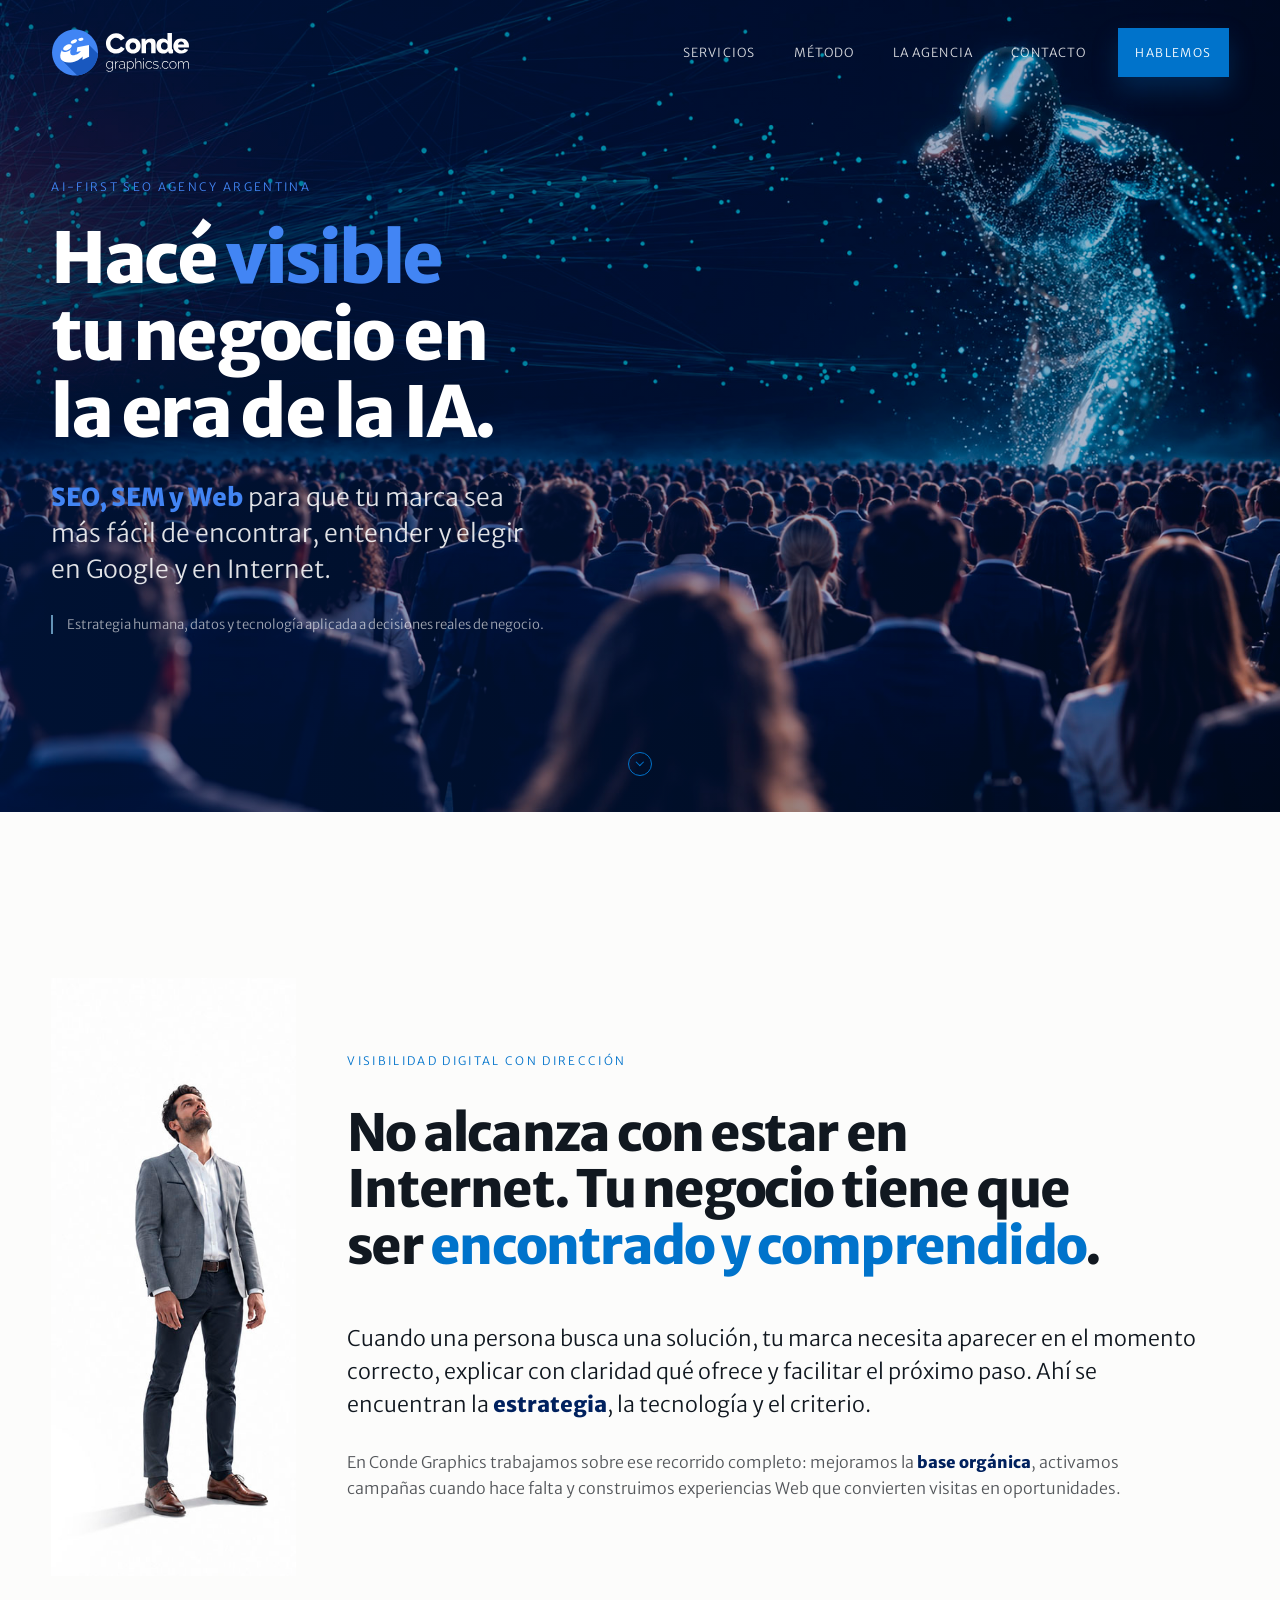
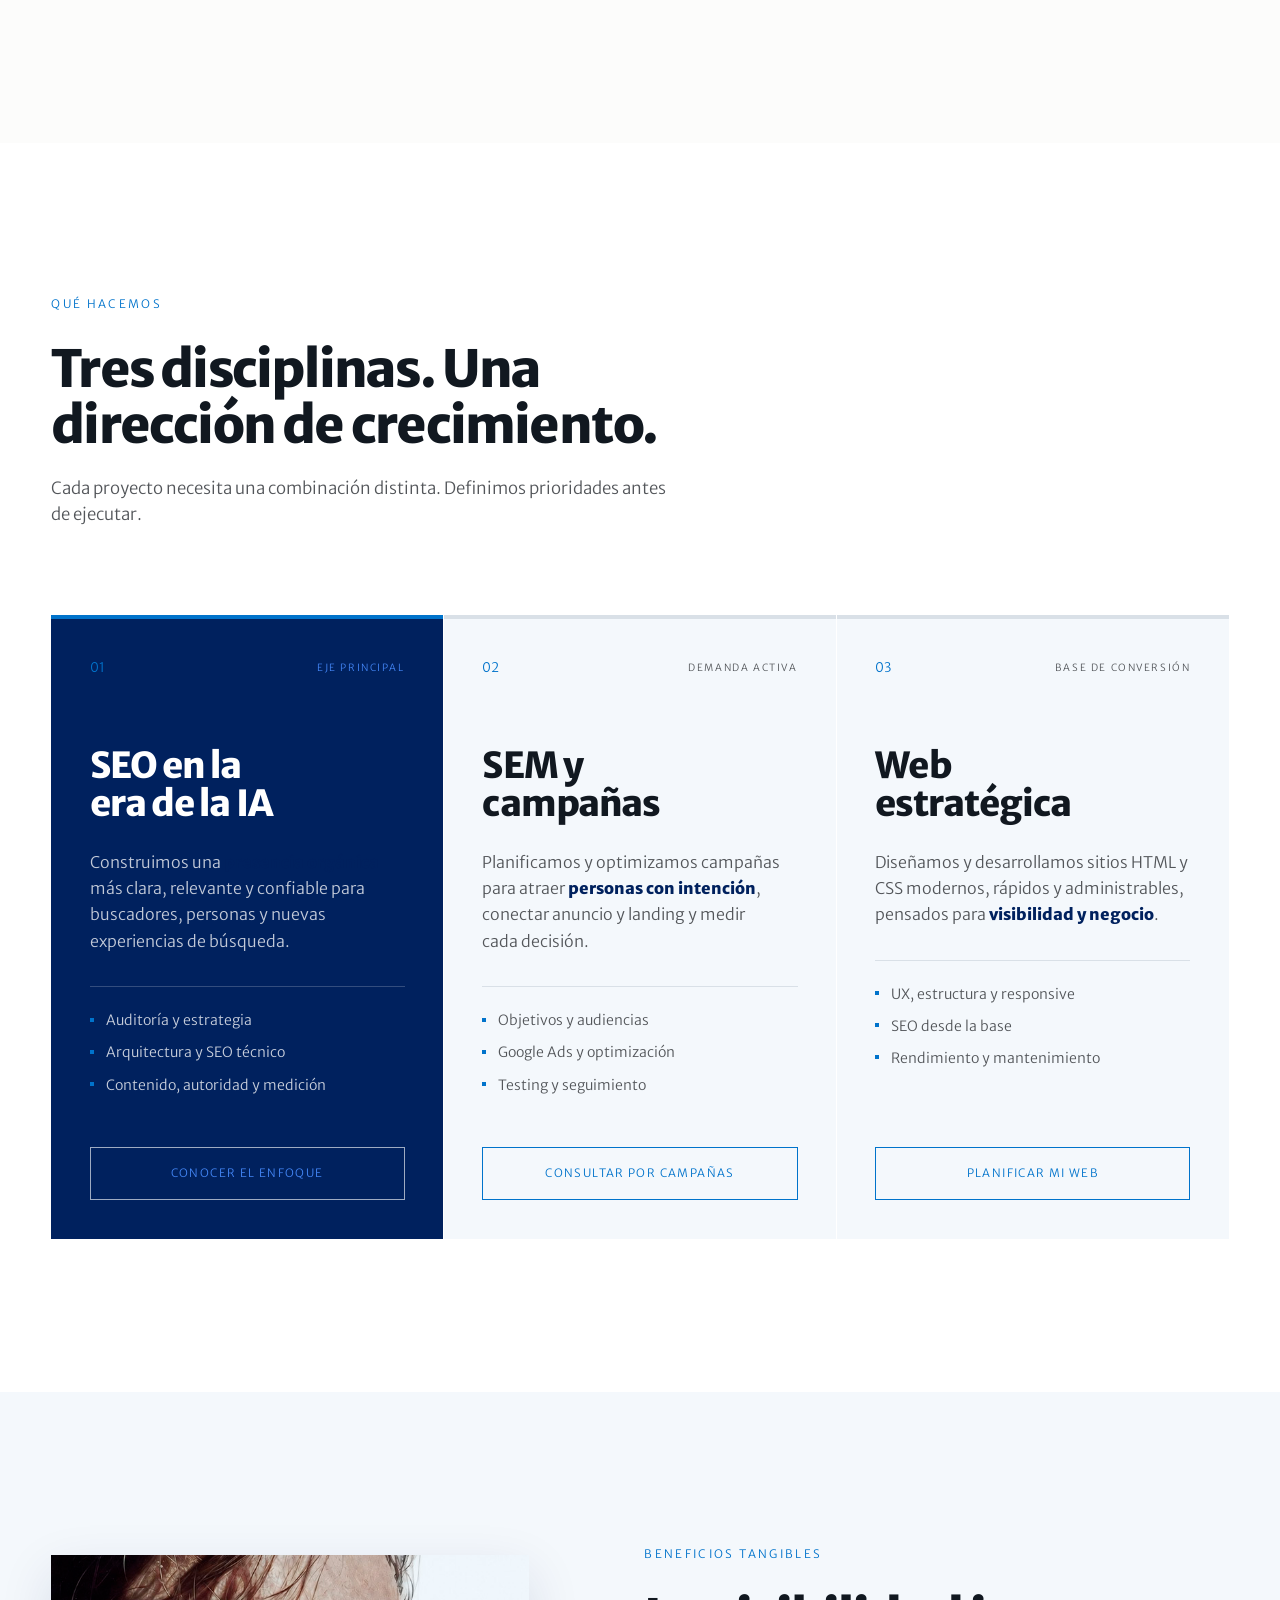
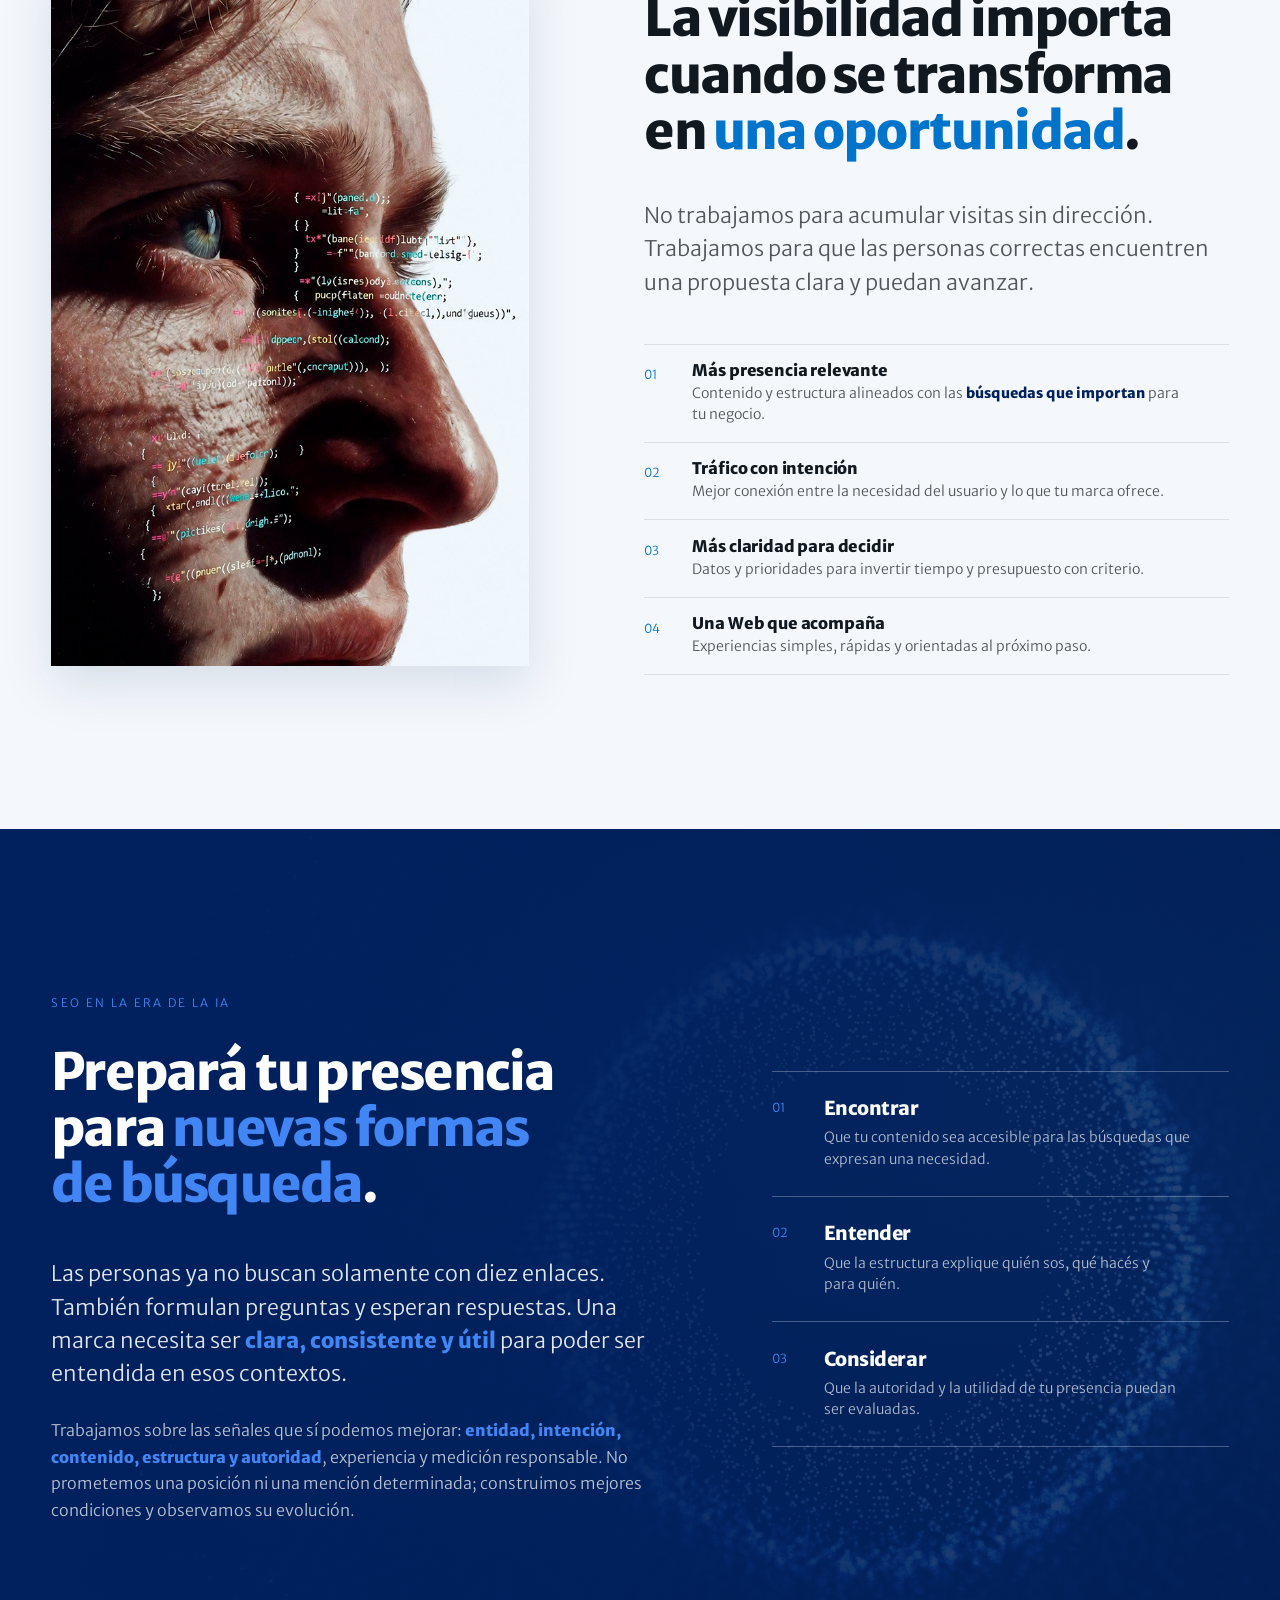
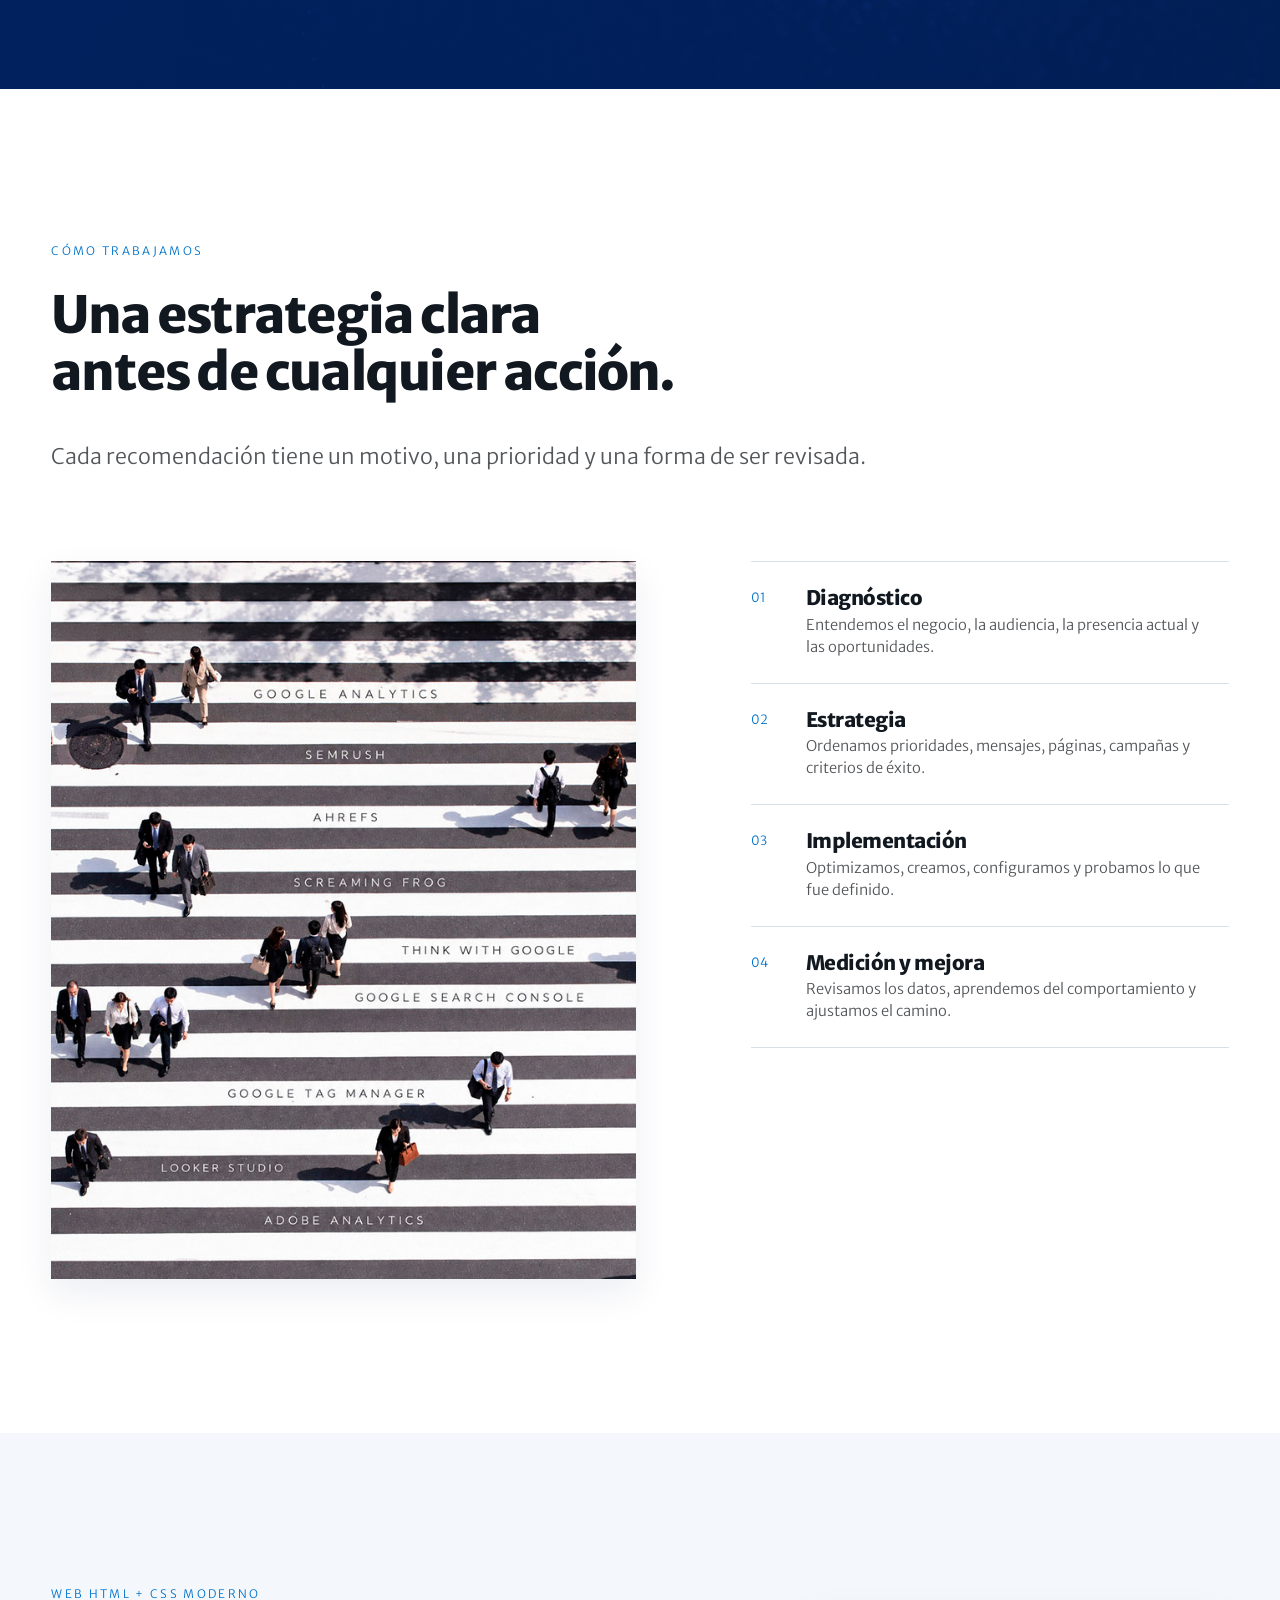
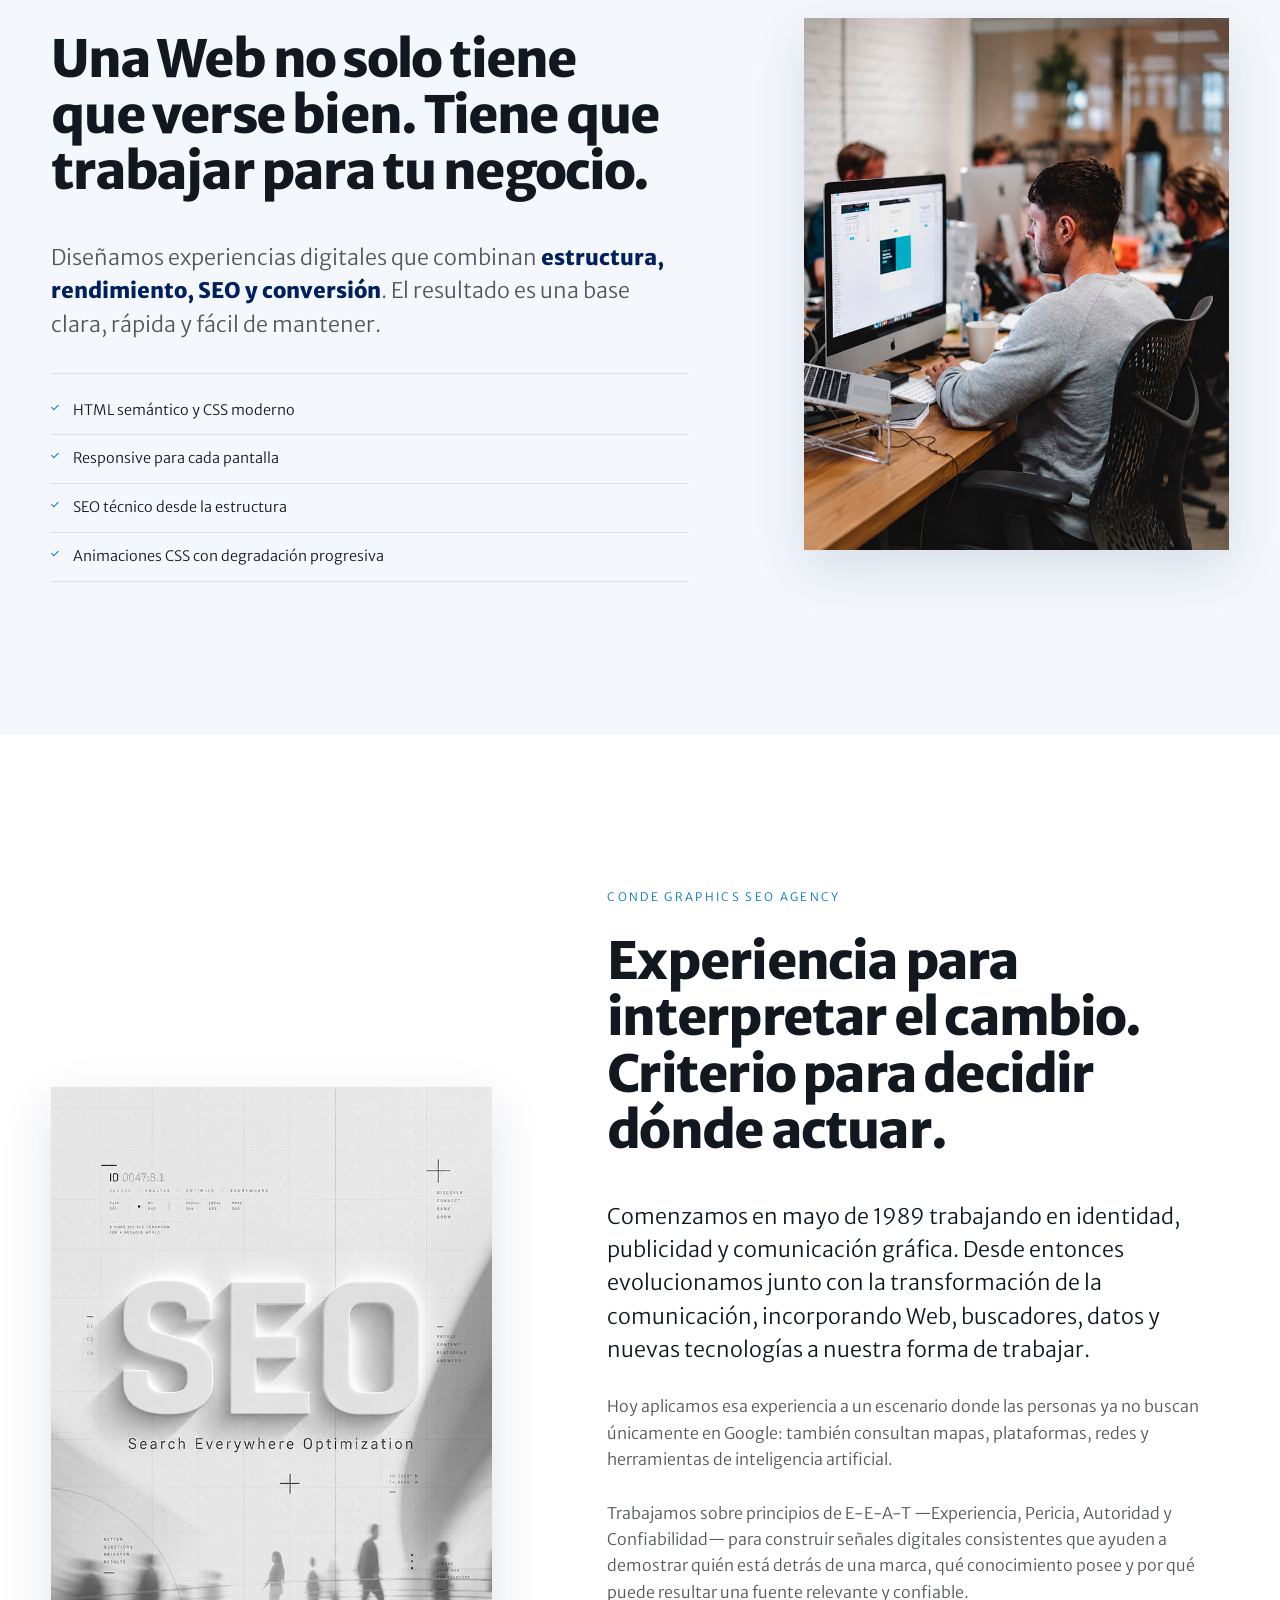
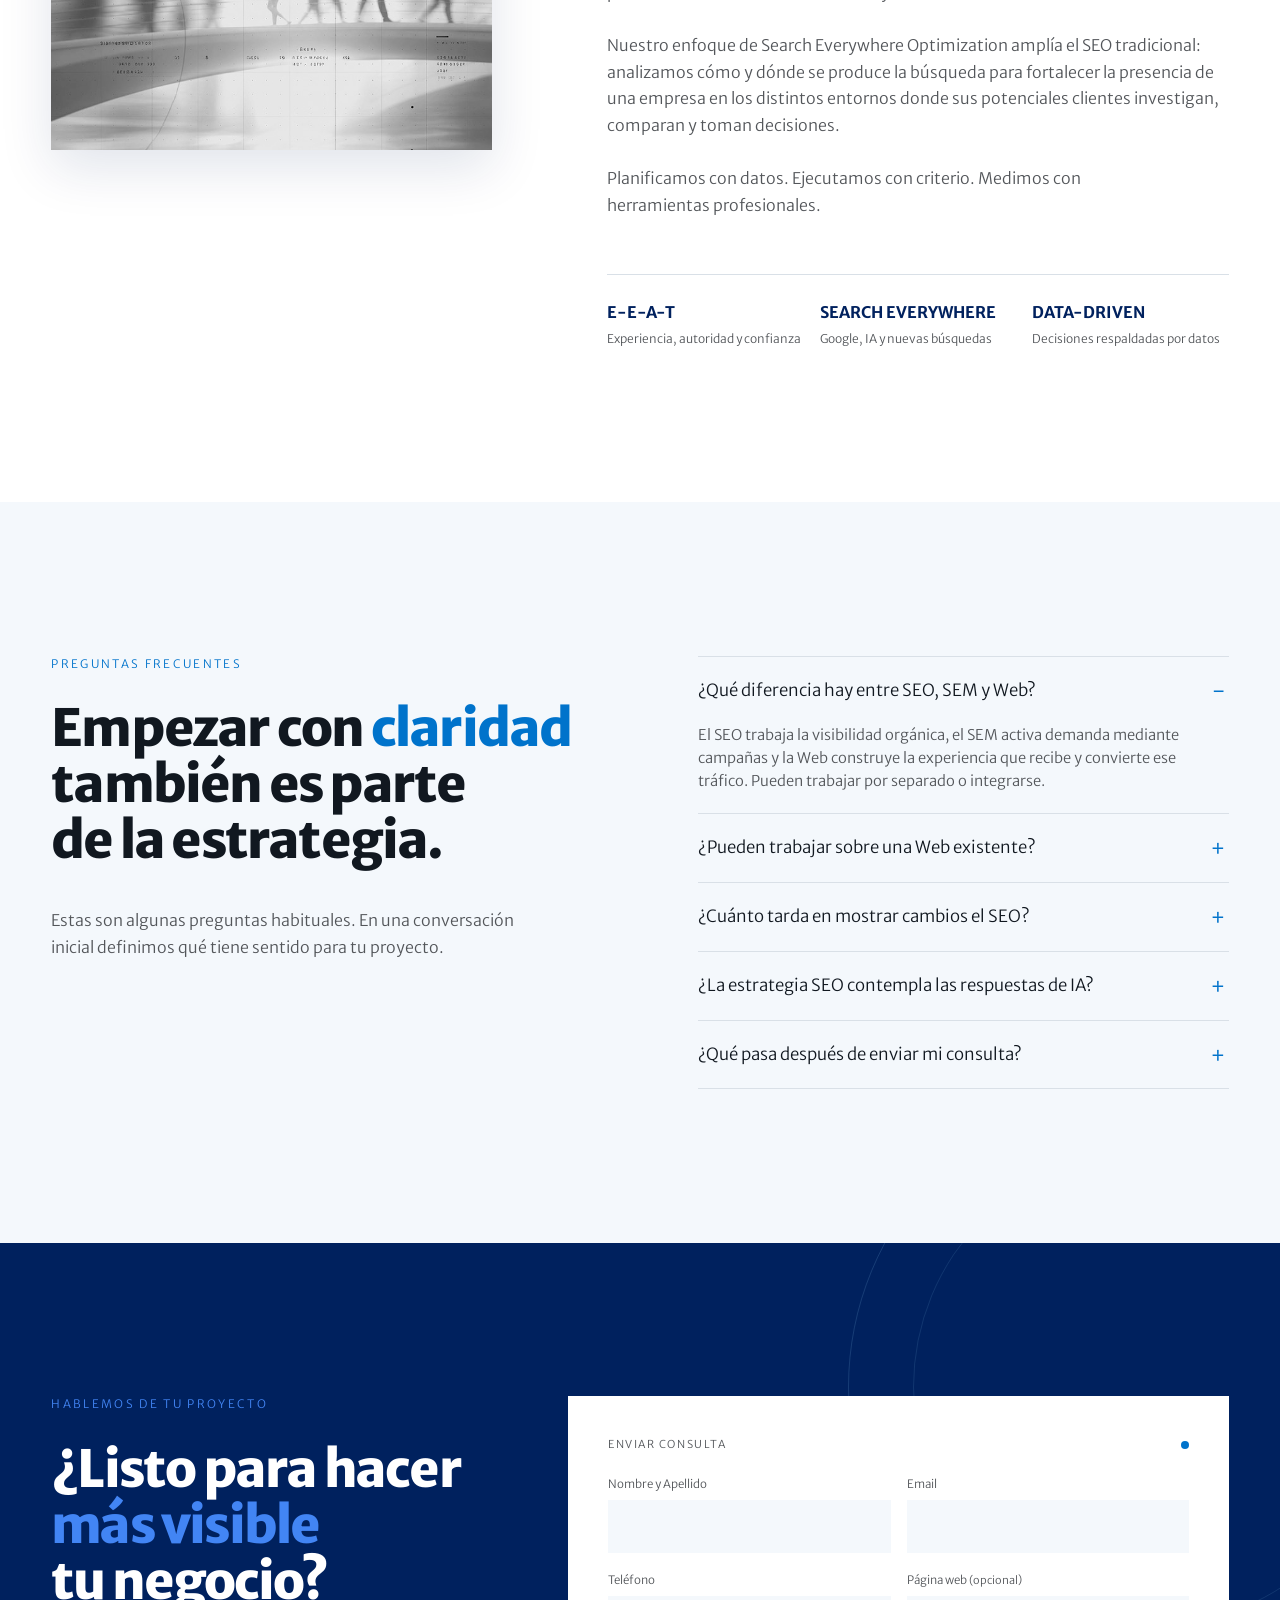
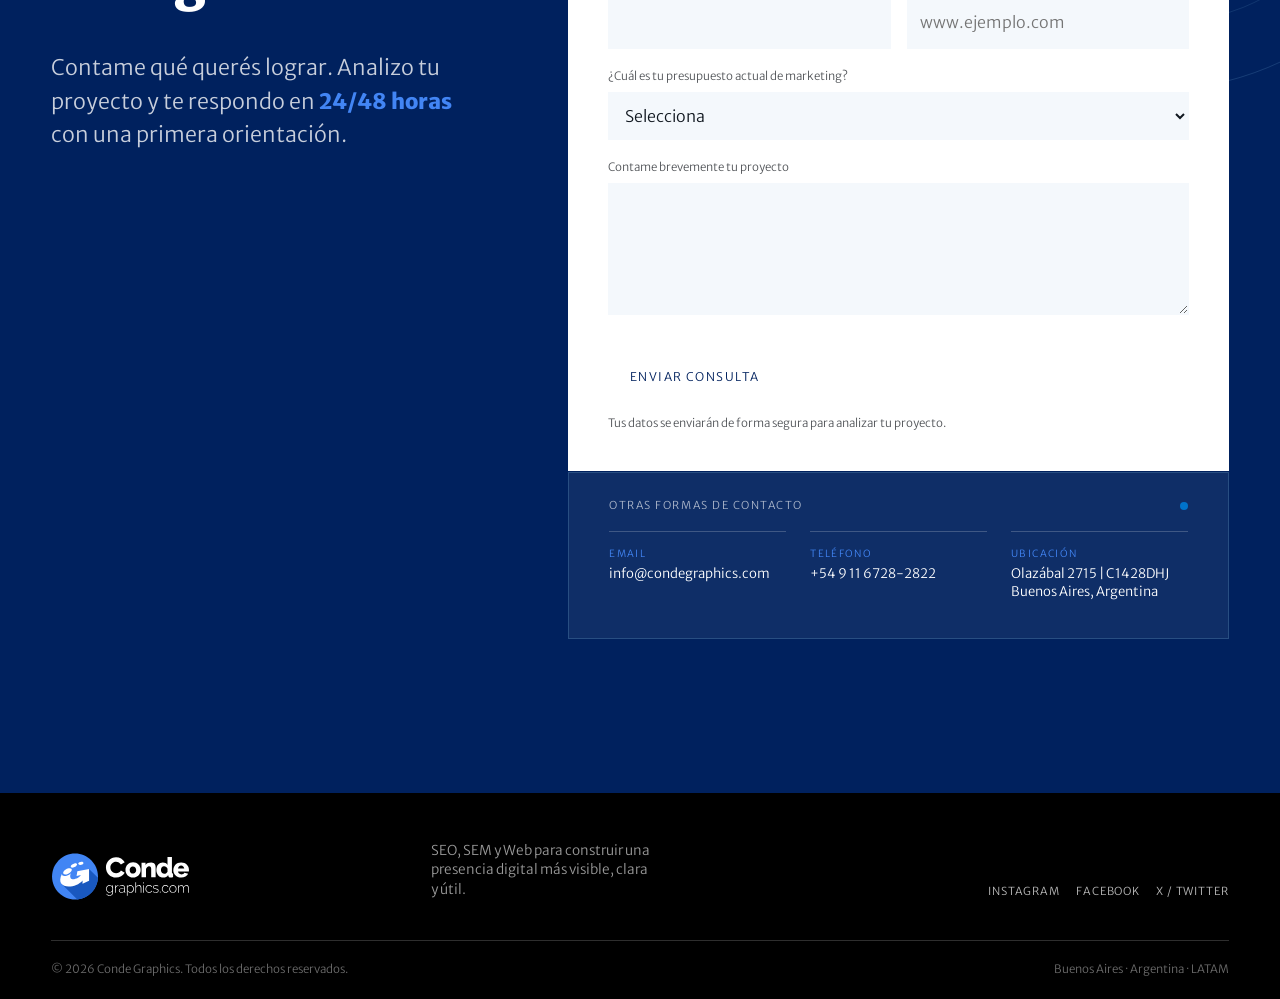
==== commit 054eba44: "refine agency facts and brand blue" ====
--- a/index.html
+++ b/index.html
@@ -281,7 +281,7 @@
     <section class="agency section-white" id="agencia" aria-labelledby="agency-title">
       <div class="container agency-grid">
         <div class="agency-photo reveal"><img src="img/76544803-ok.jpg" alt="Composición visual sobre SEO y optimización digital" loading="lazy" width="700" height="1054"></div>
-        <div class="agency-copy reveal reveal-delay"><p class="eyebrow">CONDE GRAPHICS SEO AGENCY</p><h2 id="agency-title">Experiencia para interpretar el cambio. Criterio para decidir dónde actuar.</h2><p class="lead-copy">Comenzamos en mayo de 1989 trabajando en identidad, publicidad y comunicación gráfica. Desde entonces evolucionamos junto con la transformación de la comunicación, incorporando Web, buscadores, datos y nuevas tecnologías a nuestra forma de trabajar.</p><p>Hoy aplicamos esa experiencia a un escenario donde las personas ya no buscan únicamente en Google: también consultan mapas, plataformas, redes y herramientas de inteligencia artificial.</p><p>Trabajamos sobre principios de E-E-A-T —Experiencia, Pericia, Autoridad y Confiabilidad— para construir señales digitales consistentes que ayuden a demostrar quién está detrás de una marca, qué conocimiento posee y por qué puede resultar una fuente relevante y confiable.</p><p>Nuestro enfoque de Search Everywhere Optimization amplía el SEO tradicional: analizamos cómo y dónde se produce la búsqueda para fortalecer la presencia de una empresa en los distintos entornos donde sus potenciales clientes investigan, comparan y toman decisiones.</p><p>Planificamos con datos. Ejecutamos con criterio. Medimos con herramientas profesionales.</p><div class="agency-facts"><div><strong>E-E-A-T</strong><span>Experiencia, autoridad y confianza</span></div><div><strong>SEARCH EVERYWHERE</strong><span>Google, IA y nuevas superficies de búsqueda</span></div><div><strong>DATA-DRIVEN</strong><span>Decisiones respaldadas por datos</span></div></div></div>
+        <div class="agency-copy reveal reveal-delay"><p class="eyebrow">CONDE GRAPHICS SEO AGENCY</p><h2 id="agency-title">Experiencia para interpretar el cambio. Criterio para decidir dónde actuar.</h2><p class="lead-copy">Comenzamos en mayo de 1989 trabajando en identidad, publicidad y comunicación gráfica. Desde entonces evolucionamos junto con la transformación de la comunicación, incorporando Web, buscadores, datos y nuevas tecnologías a nuestra forma de trabajar.</p><p>Hoy aplicamos esa experiencia a un escenario donde las personas ya no buscan únicamente en Google: también consultan mapas, plataformas, redes y herramientas de inteligencia artificial.</p><p>Trabajamos sobre principios de E-E-A-T —Experiencia, Pericia, Autoridad y Confiabilidad— para construir señales digitales consistentes que ayuden a demostrar quién está detrás de una marca, qué conocimiento posee y por qué puede resultar una fuente relevante y confiable.</p><p>Nuestro enfoque de Search Everywhere Optimization amplía el SEO tradicional: analizamos cómo y dónde se produce la búsqueda para fortalecer la presencia de una empresa en los distintos entornos donde sus potenciales clientes investigan, comparan y toman decisiones.</p><p>Planificamos con datos. Ejecutamos con criterio. Medimos con herramientas profesionales.</p><div class="agency-facts"><div><strong>E-E-A-T</strong><span>Experiencia, autoridad y confianza</span></div><div><strong>SEARCH EVERYWHERE</strong><span>Google, IA y nuevas búsquedas</span></div><div><strong>DATA-DRIVEN</strong><span>Decisiones respaldadas por datos</span></div></div></div>
       </div>
     </section>
 
--- a/styles.css
+++ b/styles.css
@@ -60,12 +60,12 @@
   .section-soft { background: var(--blue-pale); }
   .section-dark { background: var(--blue-night); color: var(--white); }
   .eyebrow { color: var(--blue-day); font-family: var(--font-display); font-size: .73rem; font-weight: 300; letter-spacing: .2em; line-height: 1.4; }
-  .eyebrow-light { color: #8DCAEF; }
+  .eyebrow-light { color: #4285F4; }
   .lead-copy { font-size: clamp(1.12rem, 1.7vw, 1.34rem); line-height: 1.55; }
   .keyword-accent { color: var(--blue-day); }
-  .keyword-accent-light { color: #8DCAEF; }
+  .keyword-accent-light { color: #4285F4; }
   .seo-emphasis { color: var(--blue-night); font-weight: 800; }
-  .section-dark .seo-emphasis { color: #8DCAEF; }
+  .section-dark .seo-emphasis { color: #4285F4; }
   .skip-link { position: fixed; left: 1rem; top: -5rem; z-index: 100; background: var(--blue-day); color: var(--white); padding: .75rem 1rem; border-radius: var(--radius-sm); font-weight: 300; }
   .skip-link:focus { top: 1rem; }
 }
@@ -142,7 +142,7 @@
   .service-card-top { align-items: center; display: flex; justify-content: space-between; margin-bottom: 4.25rem; }
   .service-number { color: var(--blue-day); font-family: var(--font-display); font-size: .83rem; font-weight: 300; }
   .service-tag { color: var(--gray-metal); font-family: var(--font-display); font-size: .62rem; font-weight: 300; letter-spacing: .16em; }
-  .service-card-featured .service-tag { color: #8DCAEF; }
+  .service-card-featured .service-tag { color: #4285F4; }
   .service-card h3 { font-size: clamp(1.7rem, 2.8vw, 2.45rem); margin-bottom: 1.6rem; max-width: 10ch; }
   .service-card p { color: var(--gray-metal); max-width: 31ch; }
   .service-card-featured p { color: rgba(255,255,255,.76); }
@@ -152,7 +152,7 @@
   .service-list li::before { background: var(--blue-day); content: ''; height: 4px; left: 0; position: absolute; top: .8rem; width: 4px; }
   .service-card-featured .service-list li { color: rgba(255,255,255,.78); }
   .card-link { align-self: stretch; font-size: .72rem; justify-content: center; margin-top: auto; text-align: center; }
-  .service-card-featured .card-link { color: #8DCAEF; }
+  .service-card-featured .card-link { color: #4285F4; }
   .card-link span { font-size: 1.2rem; padding-left: .45rem; }
 
   .benefits { padding: clamp(7rem, 12vw, 10.5rem) 0; }
@@ -181,7 +181,7 @@
   .ai-copy > p:not(.eyebrow) + p { color: rgba(255,255,255,.72); margin-top: 1.7rem; }
   .ai-principles { align-self: center; border-top: 1px solid rgba(255,255,255,.28); }
   .principle { border-bottom: 1px solid rgba(255,255,255,.28); display: grid; gap: 1.25rem; grid-template-columns: 2rem minmax(0, 1fr); padding: 1.65rem 0; }
-  .principle span { color: #8DCAEF; font-family: var(--font-display); font-size: .78rem; font-weight: 300; }
+  .principle span { color: #4285F4; font-family: var(--font-display); font-size: .78rem; font-weight: 300; }
   .principle h3 { font-size: 1.2rem; margin-bottom: .55rem; }
   .principle p { color: rgba(255,255,255,.68); font-size: .88rem; line-height: 1.5; }
 
@@ -214,7 +214,7 @@
   .agency-copy h2 { margin-bottom: 2.6rem; max-width: 100%; }
   .agency-copy > p:not(.eyebrow) + p { color: var(--gray-metal); margin-top: 1.7rem; }
   .agency-facts { border-top: 1px solid var(--gray-line); display: grid; gap: 1rem; grid-template-columns: repeat(3, 1fr); margin-top: 3.5rem; padding-top: 1.5rem; }
-  .agency-facts strong { color: var(--blue-night); display: block; font-family: var(--font-display); font-size: 1.15rem; }
+  .agency-facts strong { color: var(--blue-night); display: block; font-family: var(--font-display); font-size: 16px; }
   .agency-facts span { color: var(--gray-metal); display: block; font-size: .75rem; margin-top: .2rem; }
 
   .faq { padding: clamp(7rem, 12vw, 10rem) 0; }
@@ -248,7 +248,7 @@
   .contact-line span { color: var(--gray-metal); font-family: var(--font-display); font-size: .62rem; font-weight: 300; letter-spacing: .14em; }
   .contact-line strong { color: var(--blue-night); font-family: var(--font-display); font-size: 1rem; font-weight: 300; }
   .contact-details .contact-line { border-color: rgba(255,255,255,.2); }
-  .contact-details .contact-line span { color: #8DCAEF; }
+  .contact-details .contact-line span { color: #4285F4; }
   .contact-details .contact-line strong { color: var(--white); font-size: .82rem; line-height: 1.35; overflow-wrap: anywhere; }
   .contact-map-link { text-decoration: none; }
   .contact-form { display: grid; gap: .8rem; margin-top: .5rem; }
@@ -477,7 +477,7 @@
   .web-collage { min-height: auto; }
   .web-collage .web-image { max-width: 32rem; }
   .agency-facts { gap: .5rem; }
-  .agency-facts strong { font-size: .95rem; }
+  .agency-facts strong { font-size: 16px; }
   .agency-facts span { font-size: .67rem; }
   .contact-panel { padding: 1.3rem; }
   .contact-details { padding: 1.3rem; }
@@ -500,7 +500,7 @@
 .thank-you-content h1 { color: var(--white); max-width: 11ch; }
 .thank-you-lead { color: rgba(255,255,255,.8); font-size: clamp(1.1rem, 1.8vw, 1.45rem); line-height: 1.55; margin-top: 2rem; max-width: 38ch; }
 .thank-you-meta { color: rgba(255,255,255,.64); margin-top: 1.25rem; max-width: 42ch; }
-.thank-you-meta strong { color: #8DCAEF; font-weight: 800; }
+.thank-you-meta strong { color: #4285F4; font-weight: 800; }
 .thank-you-actions { display: flex; flex-wrap: wrap; gap: 1rem; margin-top: 3rem; }
 .thank-you-actions .button { min-width: 14rem; }
 @media (max-width: 680px) {
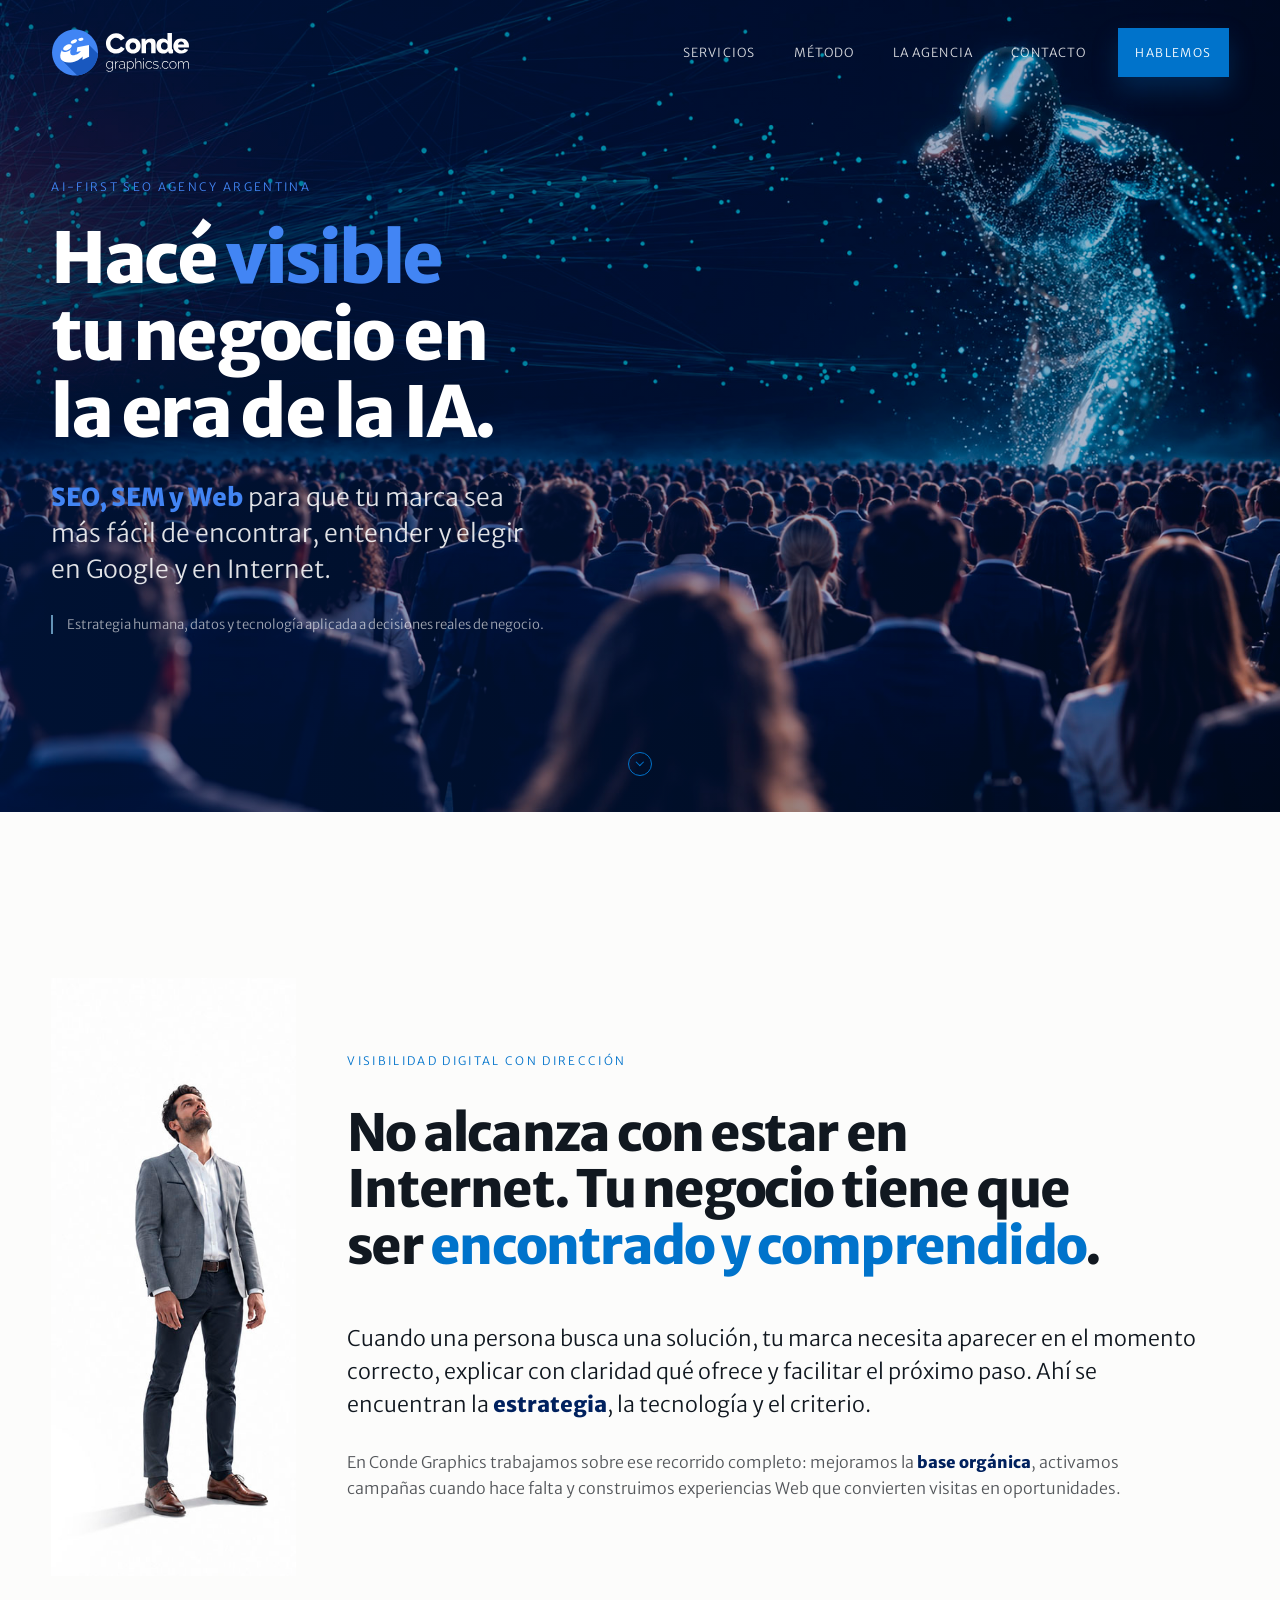
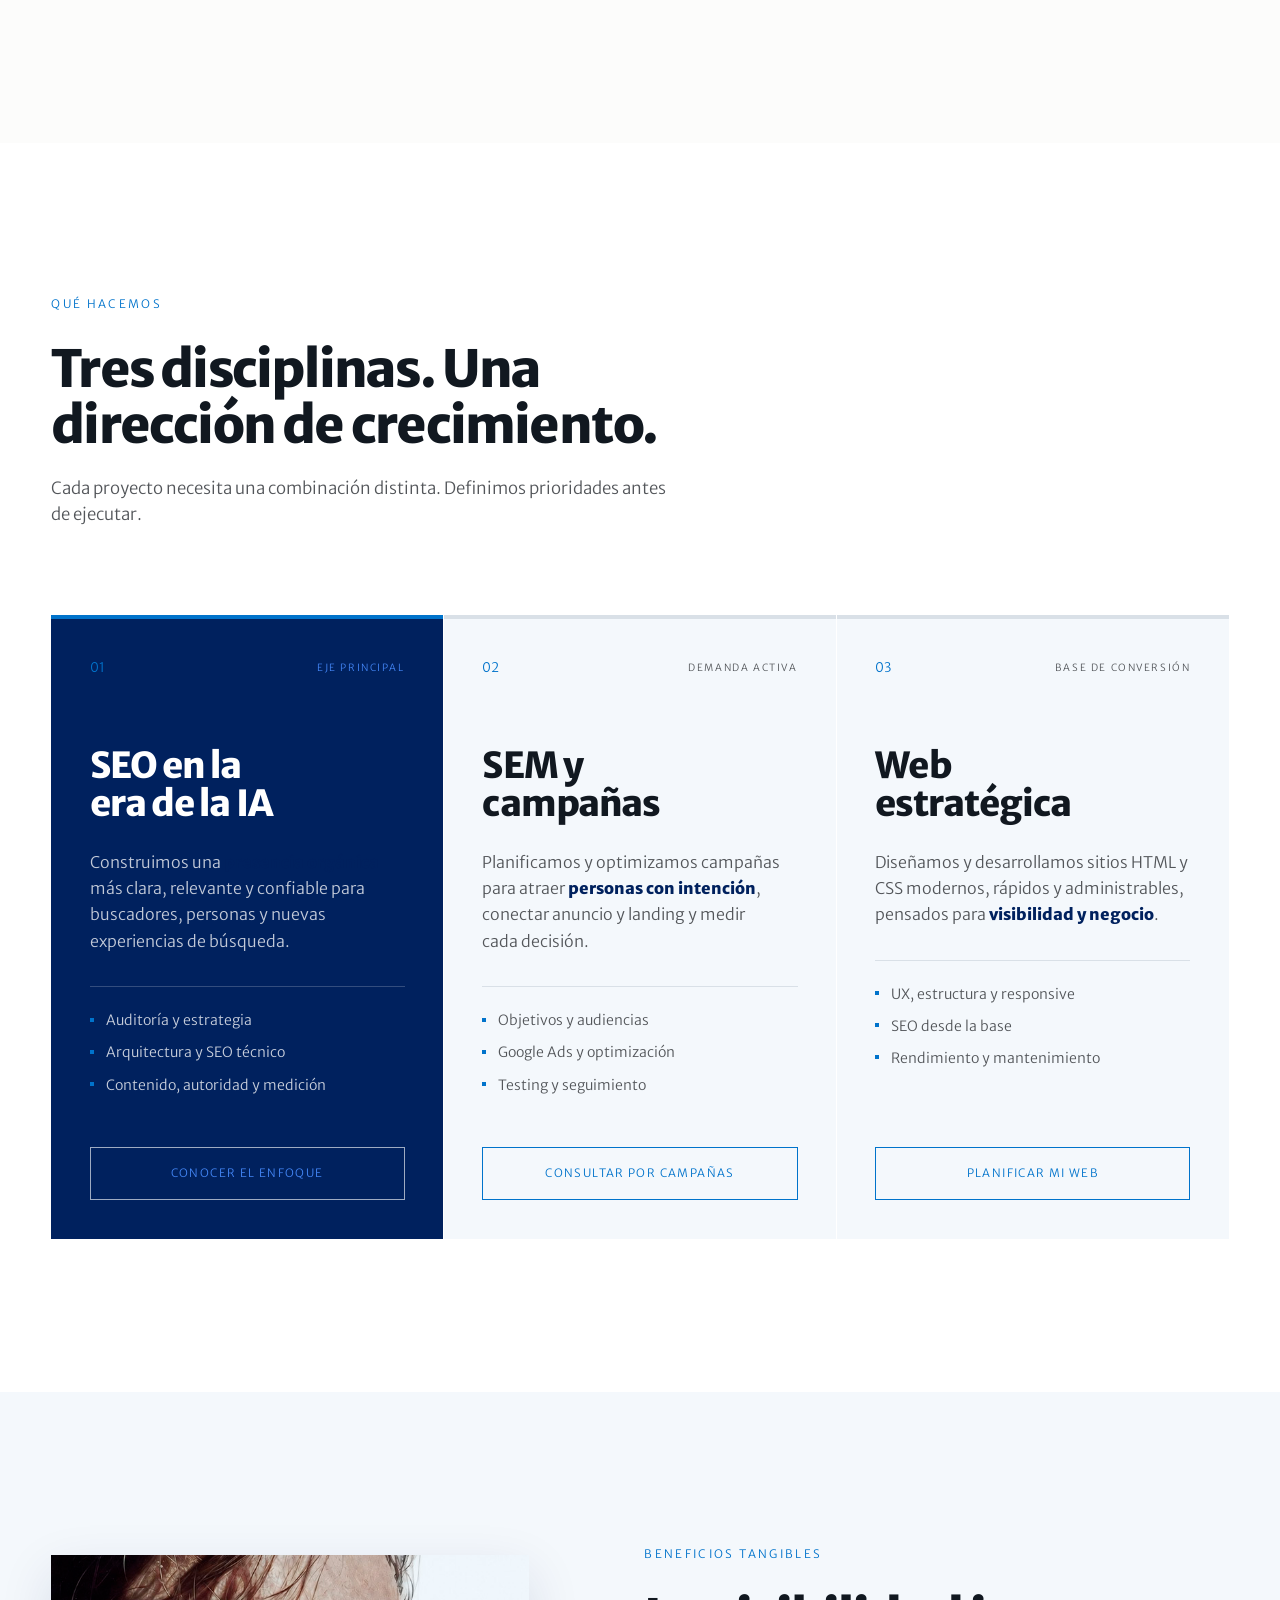
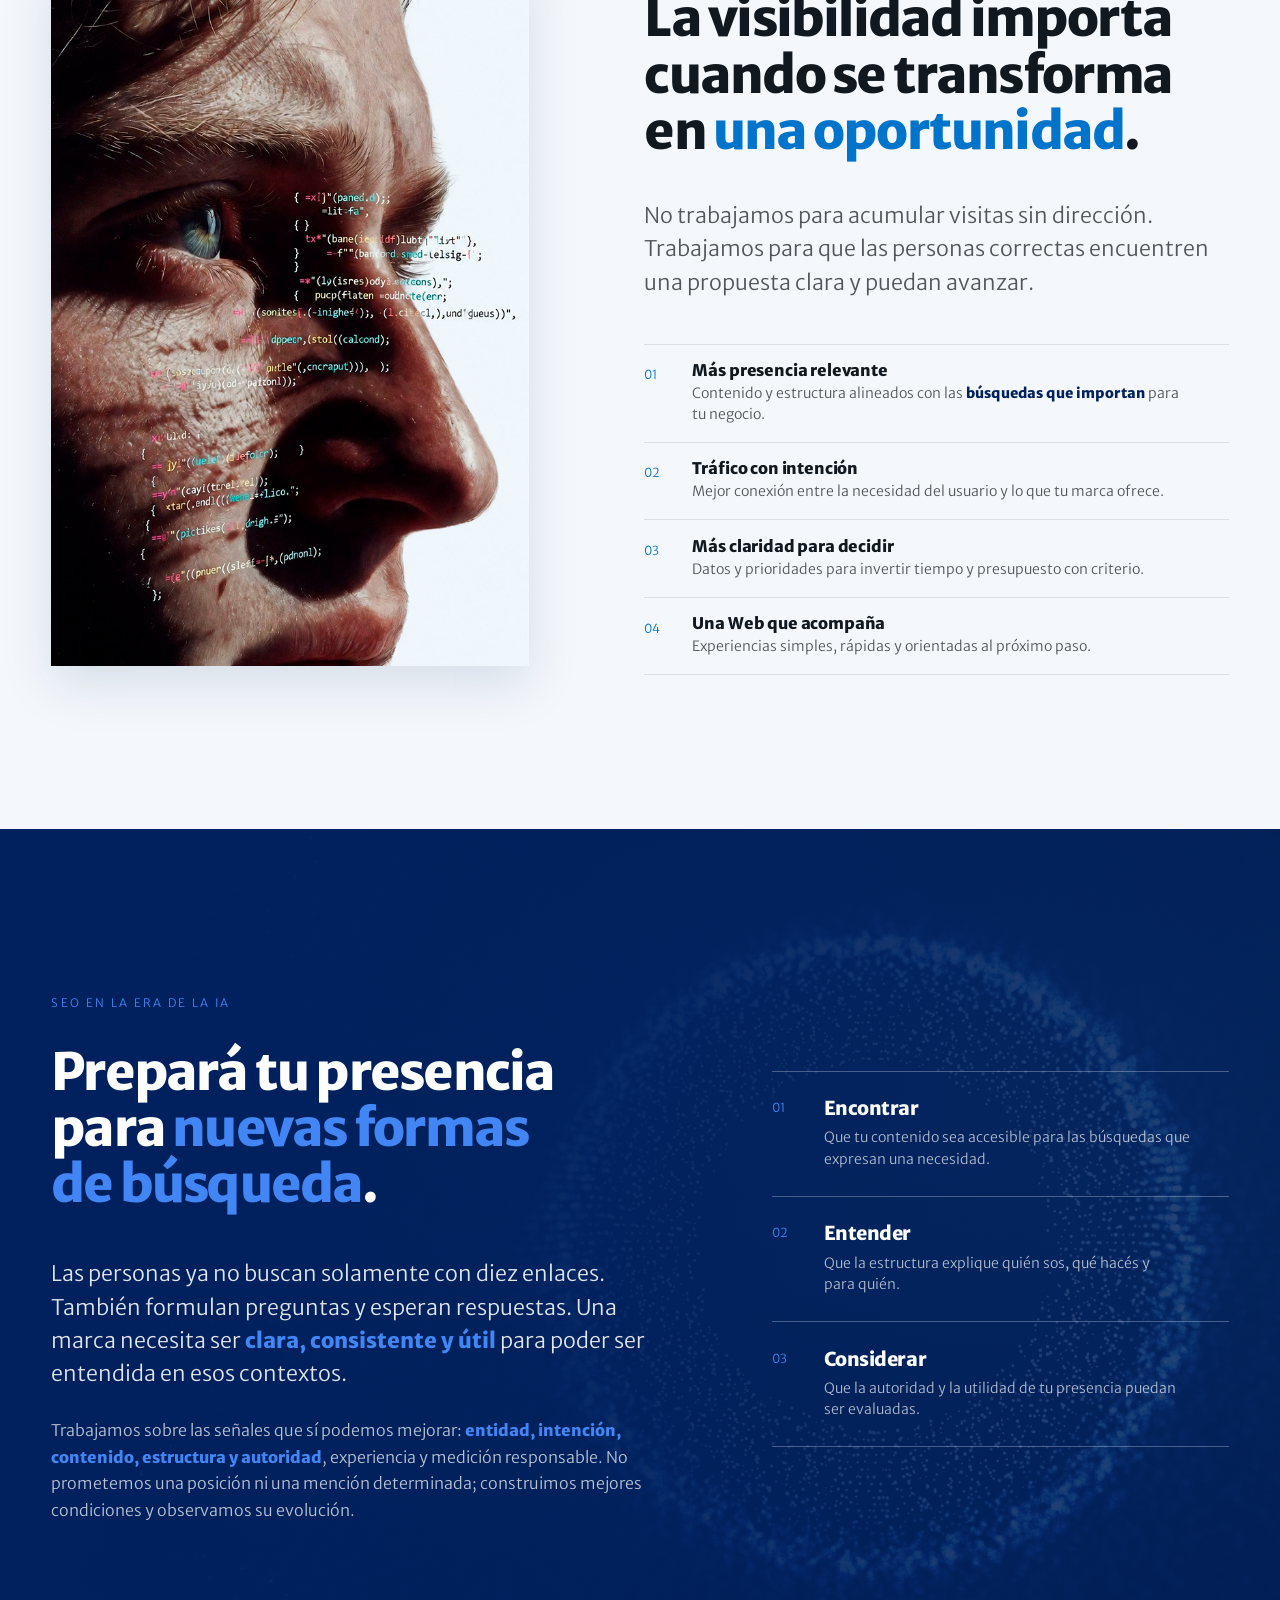
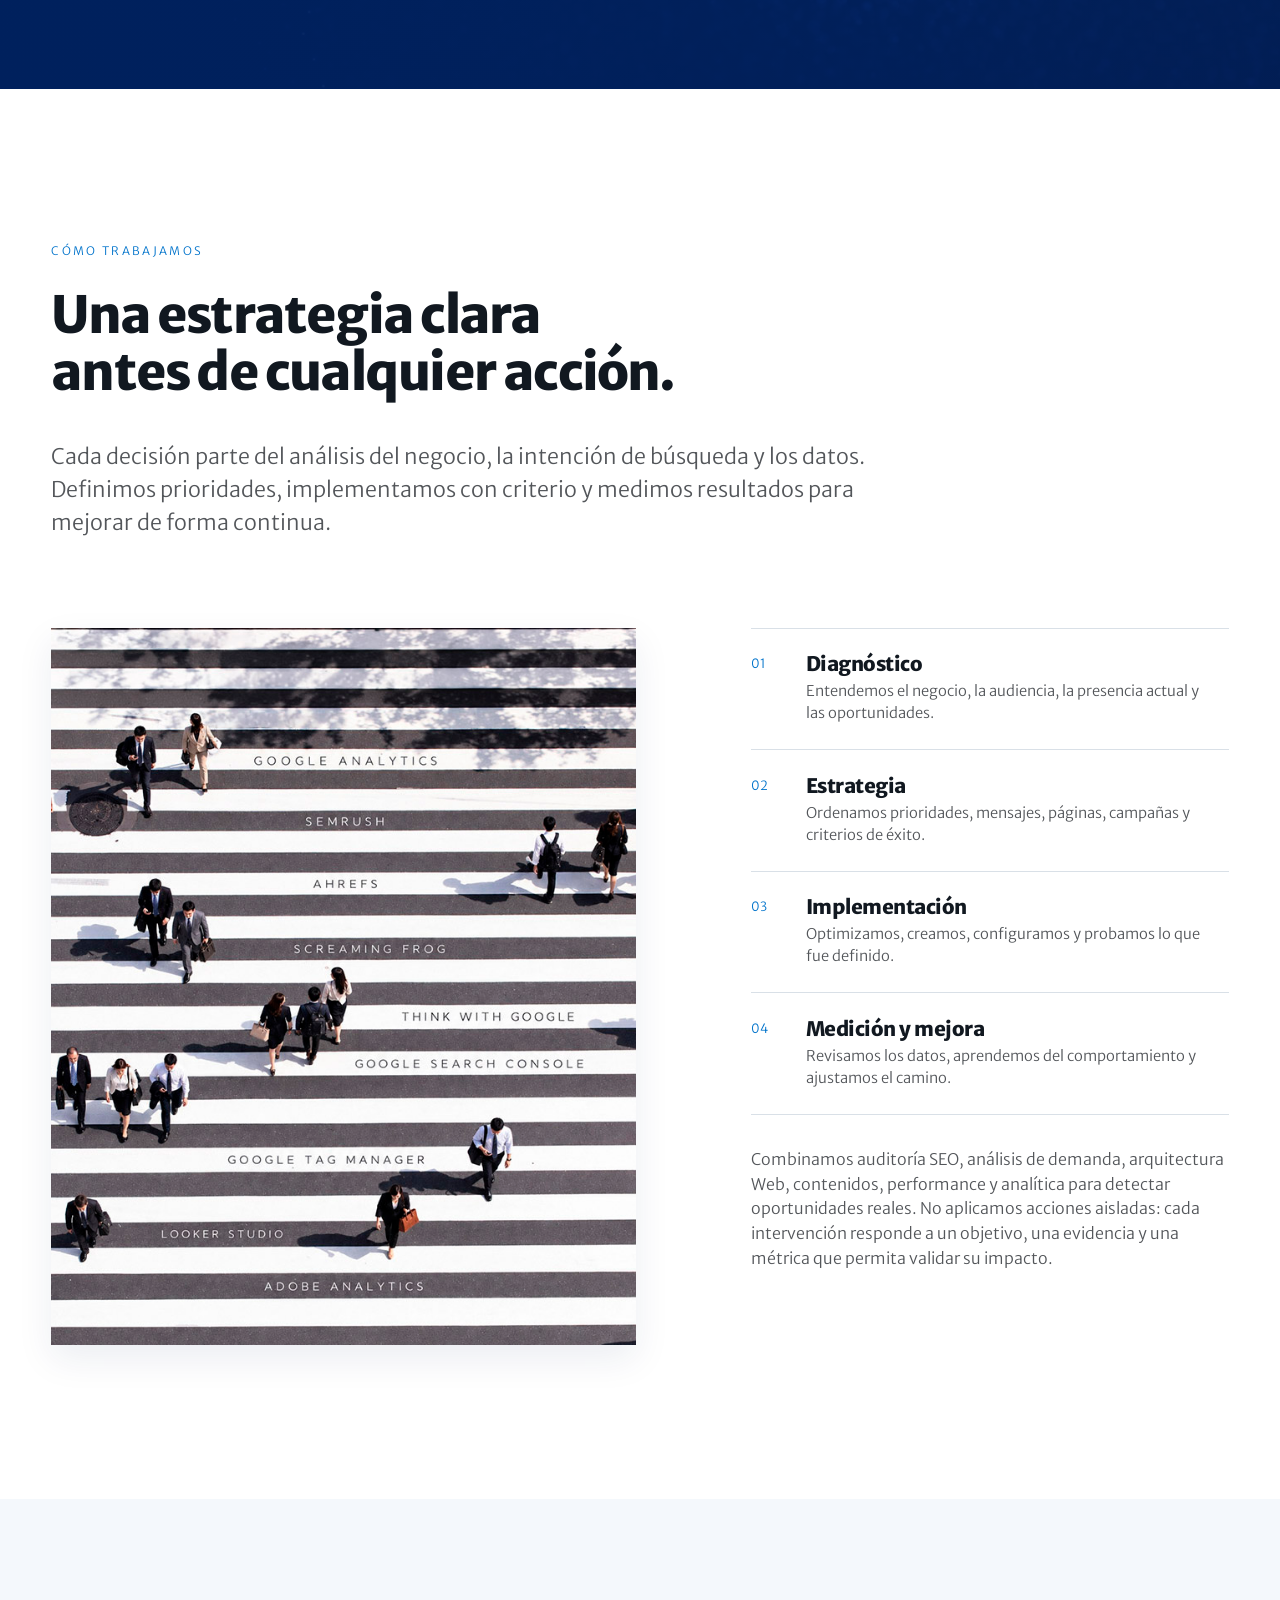
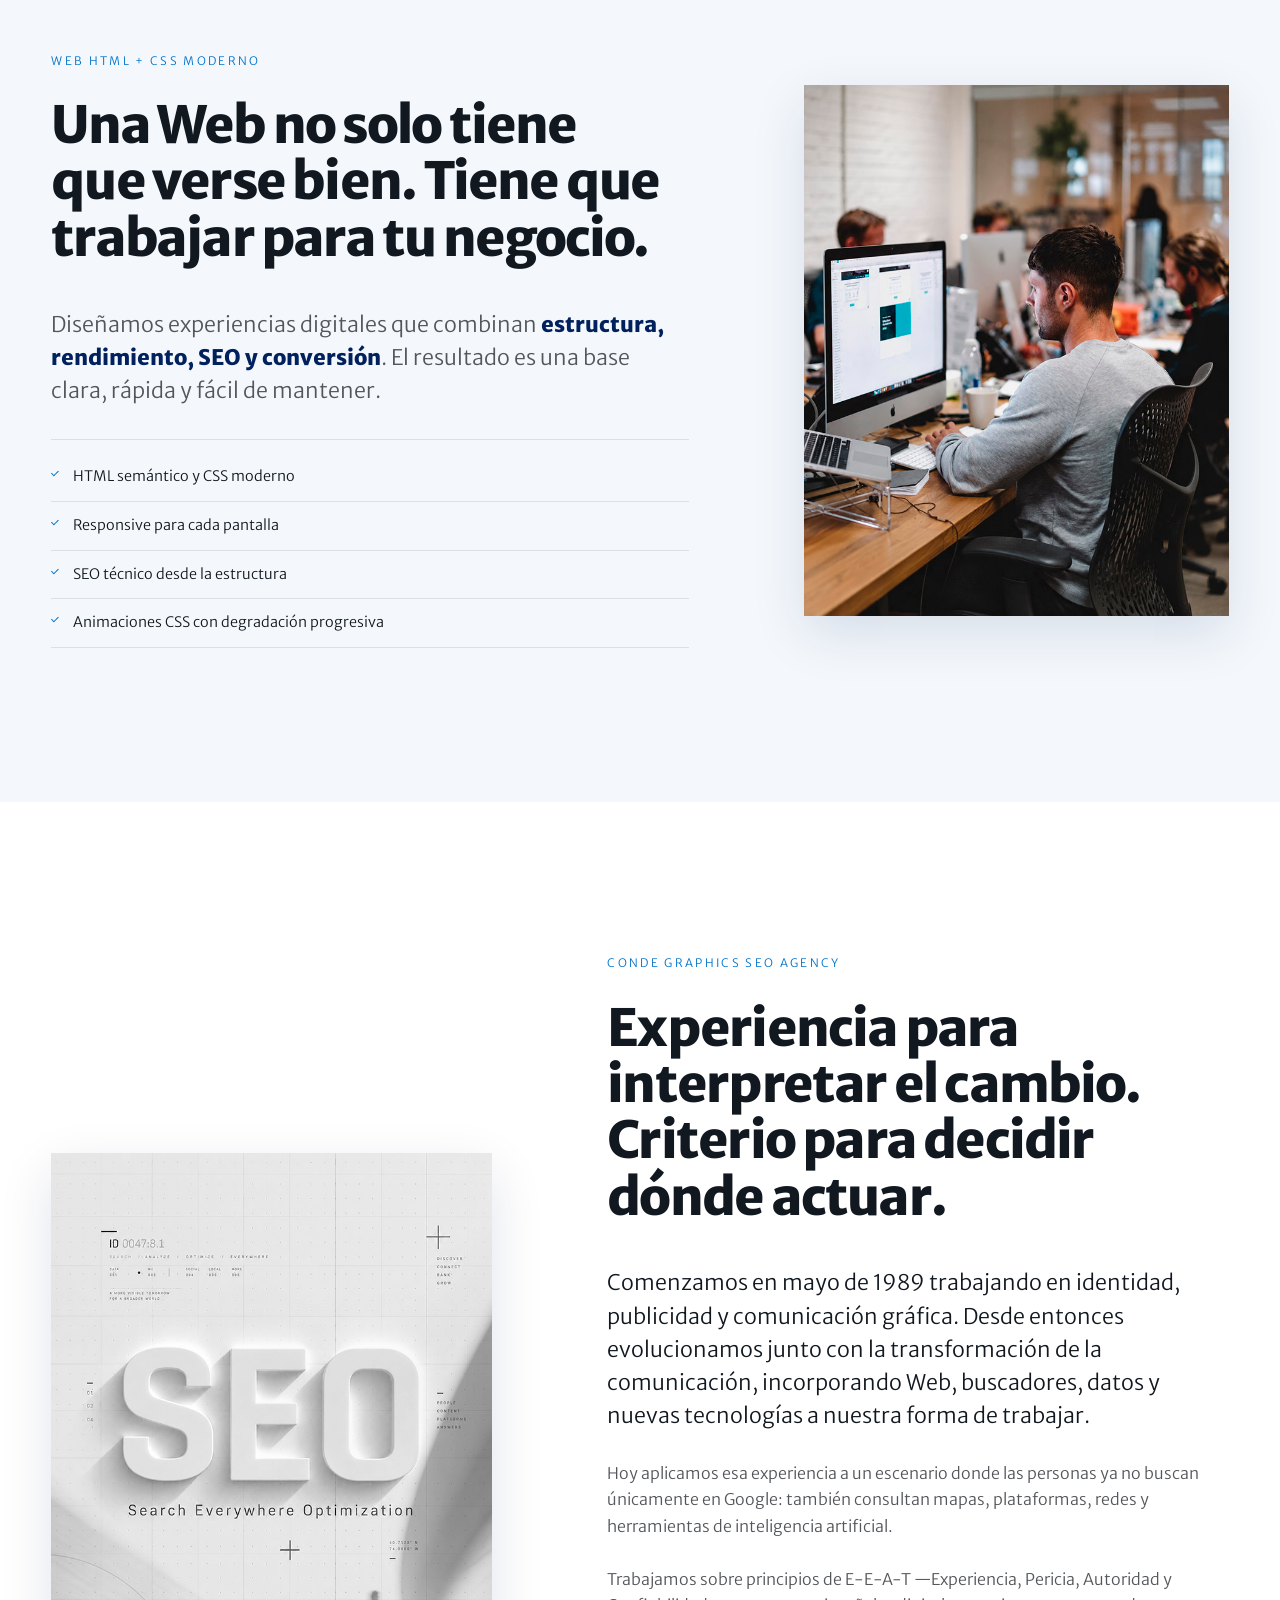
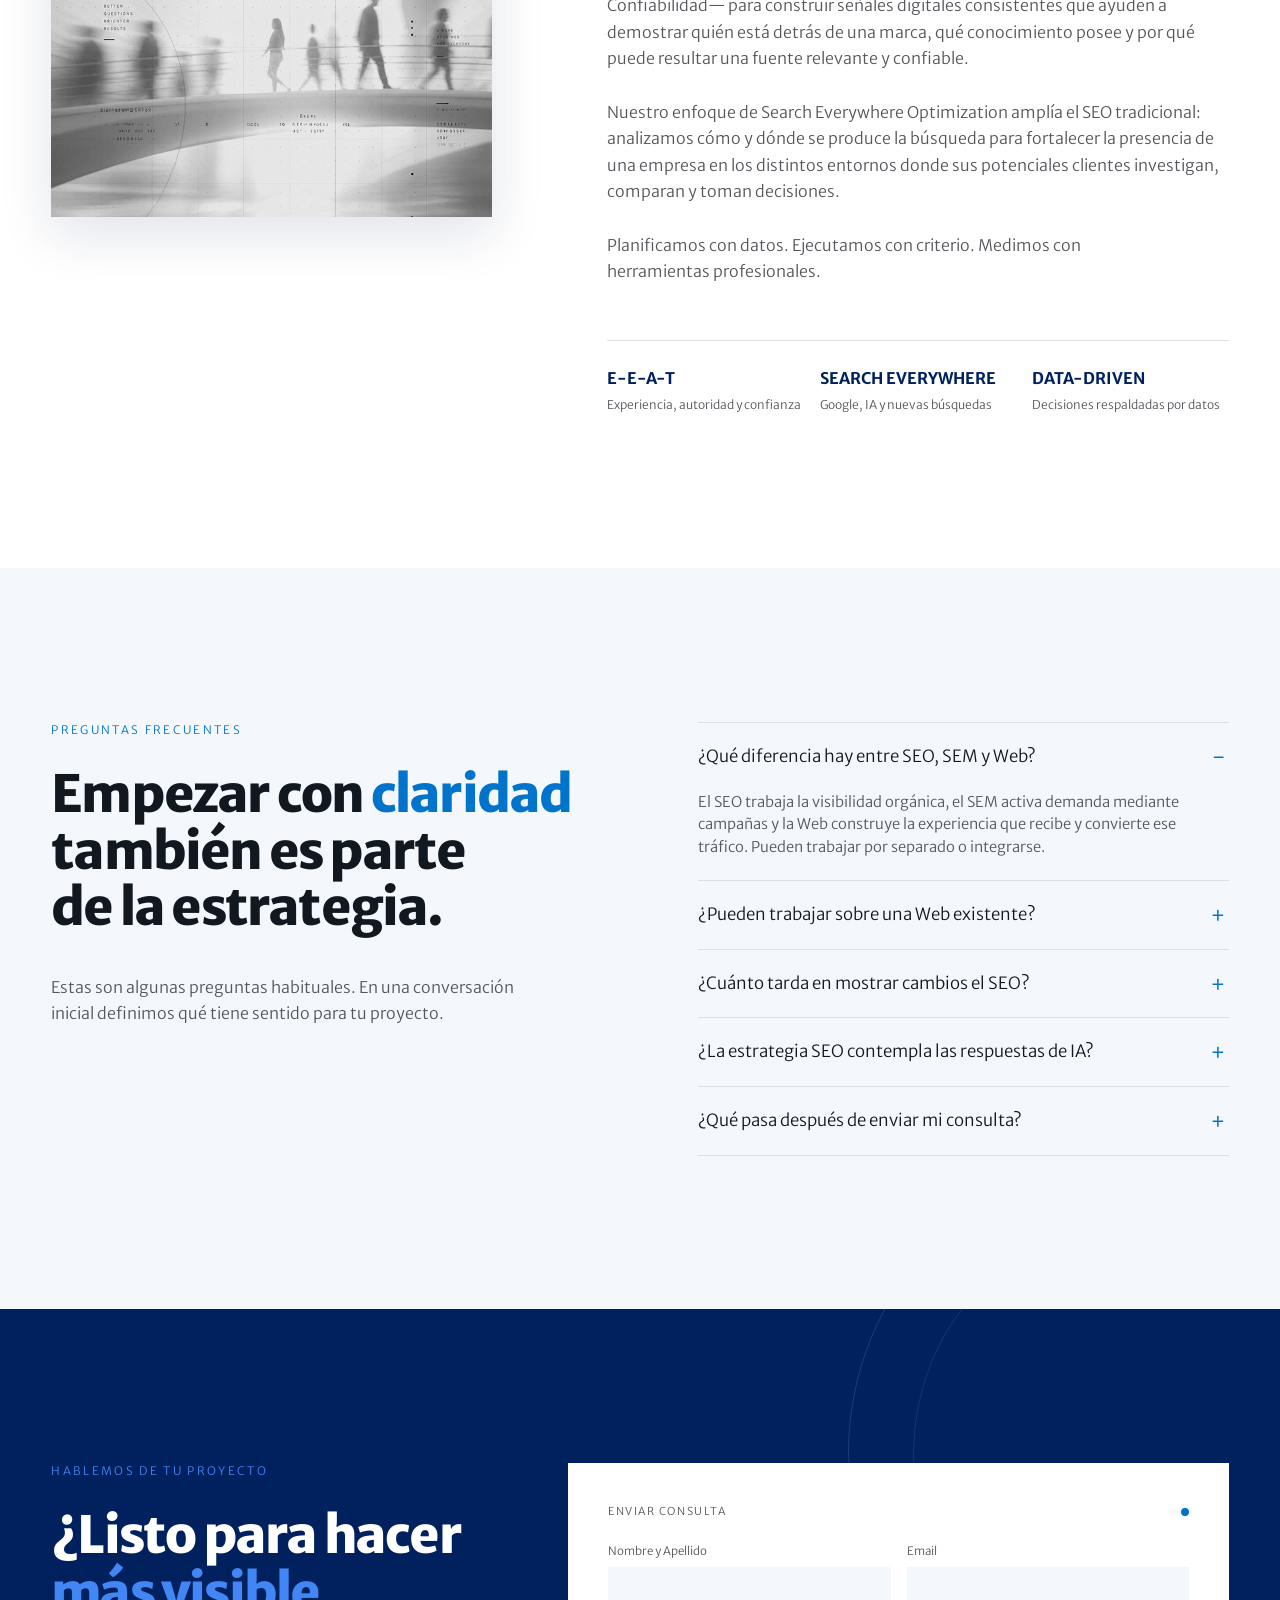
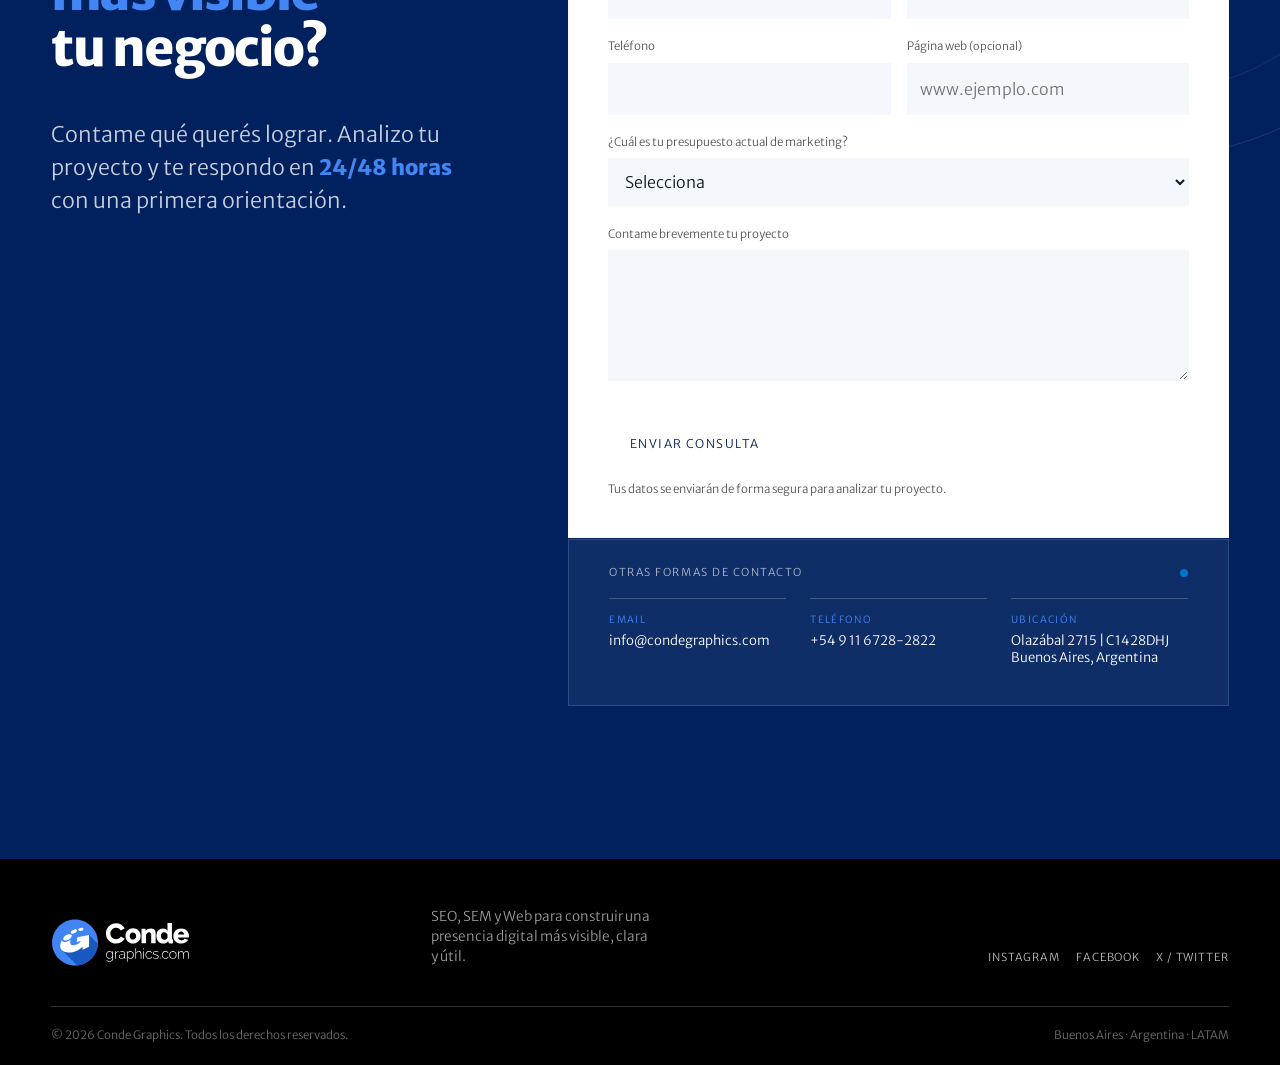
==== commit 23168c2b: "refine working method section" ====
--- a/index.html
+++ b/index.html
@@ -257,16 +257,19 @@
     <section class="method section-white" id="metodo" aria-labelledby="method-title">
       <div class="container">
         <div class="section-heading method-heading reveal">
-          <div><p class="eyebrow">CÓMO TRABAJAMOS</p><h2 id="method-title">Una estrategia clara antes de cualquier acción.</h2><p class="lead-copy">Cada recomendación tiene un motivo, una prioridad y una forma de ser revisada.</p></div>
+          <div><p class="eyebrow">CÓMO TRABAJAMOS</p><h2 id="method-title">Una estrategia clara antes de cualquier acción.</h2><p class="lead-copy">Cada decisión parte del análisis del negocio, la intención de búsqueda y los datos. Definimos prioridades, implementamos con criterio y medimos resultados para mejorar de forma continua.</p></div>
         </div>
         <div class="method-layout">
           <div class="method-image reveal"><img src="img/654987510000-03.jpg" alt="Personas cruzando un paso peatonal con referencias a herramientas de analítica, SEO y marketing digital" loading="lazy" width="700" height="860"></div>
-          <ol class="method-steps">
-            <li class="method-step reveal reveal-delay-1"><span class="step-number">01</span><div><h3>Diagnóstico</h3><p>Entendemos el negocio, la audiencia, la presencia actual y las oportunidades.</p></div></li>
-            <li class="method-step reveal reveal-delay-2"><span class="step-number">02</span><div><h3>Estrategia</h3><p>Ordenamos prioridades, mensajes, páginas, campañas y criterios de éxito.</p></div></li>
-            <li class="method-step reveal reveal-delay-3"><span class="step-number">03</span><div><h3>Implementación</h3><p>Optimizamos, creamos, configuramos y probamos lo que fue definido.</p></div></li>
-            <li class="method-step reveal reveal-delay-4"><span class="step-number">04</span><div><h3>Medición y mejora</h3><p>Revisamos los datos, aprendemos del comportamiento y ajustamos el camino.</p></div></li>
-          </ol>
+          <div class="method-content">
+            <ol class="method-steps">
+              <li class="method-step reveal reveal-delay-1"><span class="step-number">01</span><div><h3>Diagnóstico</h3><p>Entendemos el negocio, la audiencia, la presencia actual y las oportunidades.</p></div></li>
+              <li class="method-step reveal reveal-delay-2"><span class="step-number">02</span><div><h3>Estrategia</h3><p>Ordenamos prioridades, mensajes, páginas, campañas y criterios de éxito.</p></div></li>
+              <li class="method-step reveal reveal-delay-3"><span class="step-number">03</span><div><h3>Implementación</h3><p>Optimizamos, creamos, configuramos y probamos lo que fue definido.</p></div></li>
+              <li class="method-step reveal reveal-delay-4"><span class="step-number">04</span><div><h3>Medición y mejora</h3><p>Revisamos los datos, aprendemos del comportamiento y ajustamos el camino.</p></div></li>
+            </ol>
+            <p class="method-summary">Combinamos auditoría SEO, análisis de demanda, arquitectura Web, contenidos, performance y analítica para detectar oportunidades reales. No aplicamos acciones aisladas: cada intervención responde a un objetivo, una evidencia y una métrica que permita validar su impacto.</p>
+          </div>
         </div>
       </div>
     </section>
--- a/styles.css
+++ b/styles.css
@@ -189,11 +189,13 @@
   .method-layout { align-items: start; display: grid; gap: clamp(4rem, 9vw, 9rem); grid-template-columns: minmax(0, 1.1fr) minmax(0, .9fr); }
   .method-image { position: relative; }
   .method-image img { box-shadow: var(--shadow-soft); height: auto; width: 100%; }
+  .method-content { min-width: 0; }
   .method-steps { border-top: 1px solid var(--gray-line); }
   .method-step { border-bottom: 1px solid var(--gray-line); display: grid; gap: 1.25rem; grid-template-columns: 2.2rem 1fr; padding: 1.55rem 0; }
   .step-number { color: var(--blue-day); font-family: var(--font-display); font-size: .8rem; font-weight: 300; }
   .method-step h3 { font-size: 1.25rem; margin-bottom: .35rem; }
   .method-step p { color: var(--gray-metal); font-size: .92rem; line-height: 1.5; }
+  .method-summary { color: var(--gray-metal); font-size: 16px; line-height: 1.55; margin-top: 2rem; }
 
   .web-section { padding: clamp(7rem, 12vw, 10rem) 0; }
   .web-grid { align-items: center; display: grid; gap: clamp(4rem, 9vw, 9rem); grid-template-columns: minmax(0, 1.2fr) minmax(0, .8fr); }
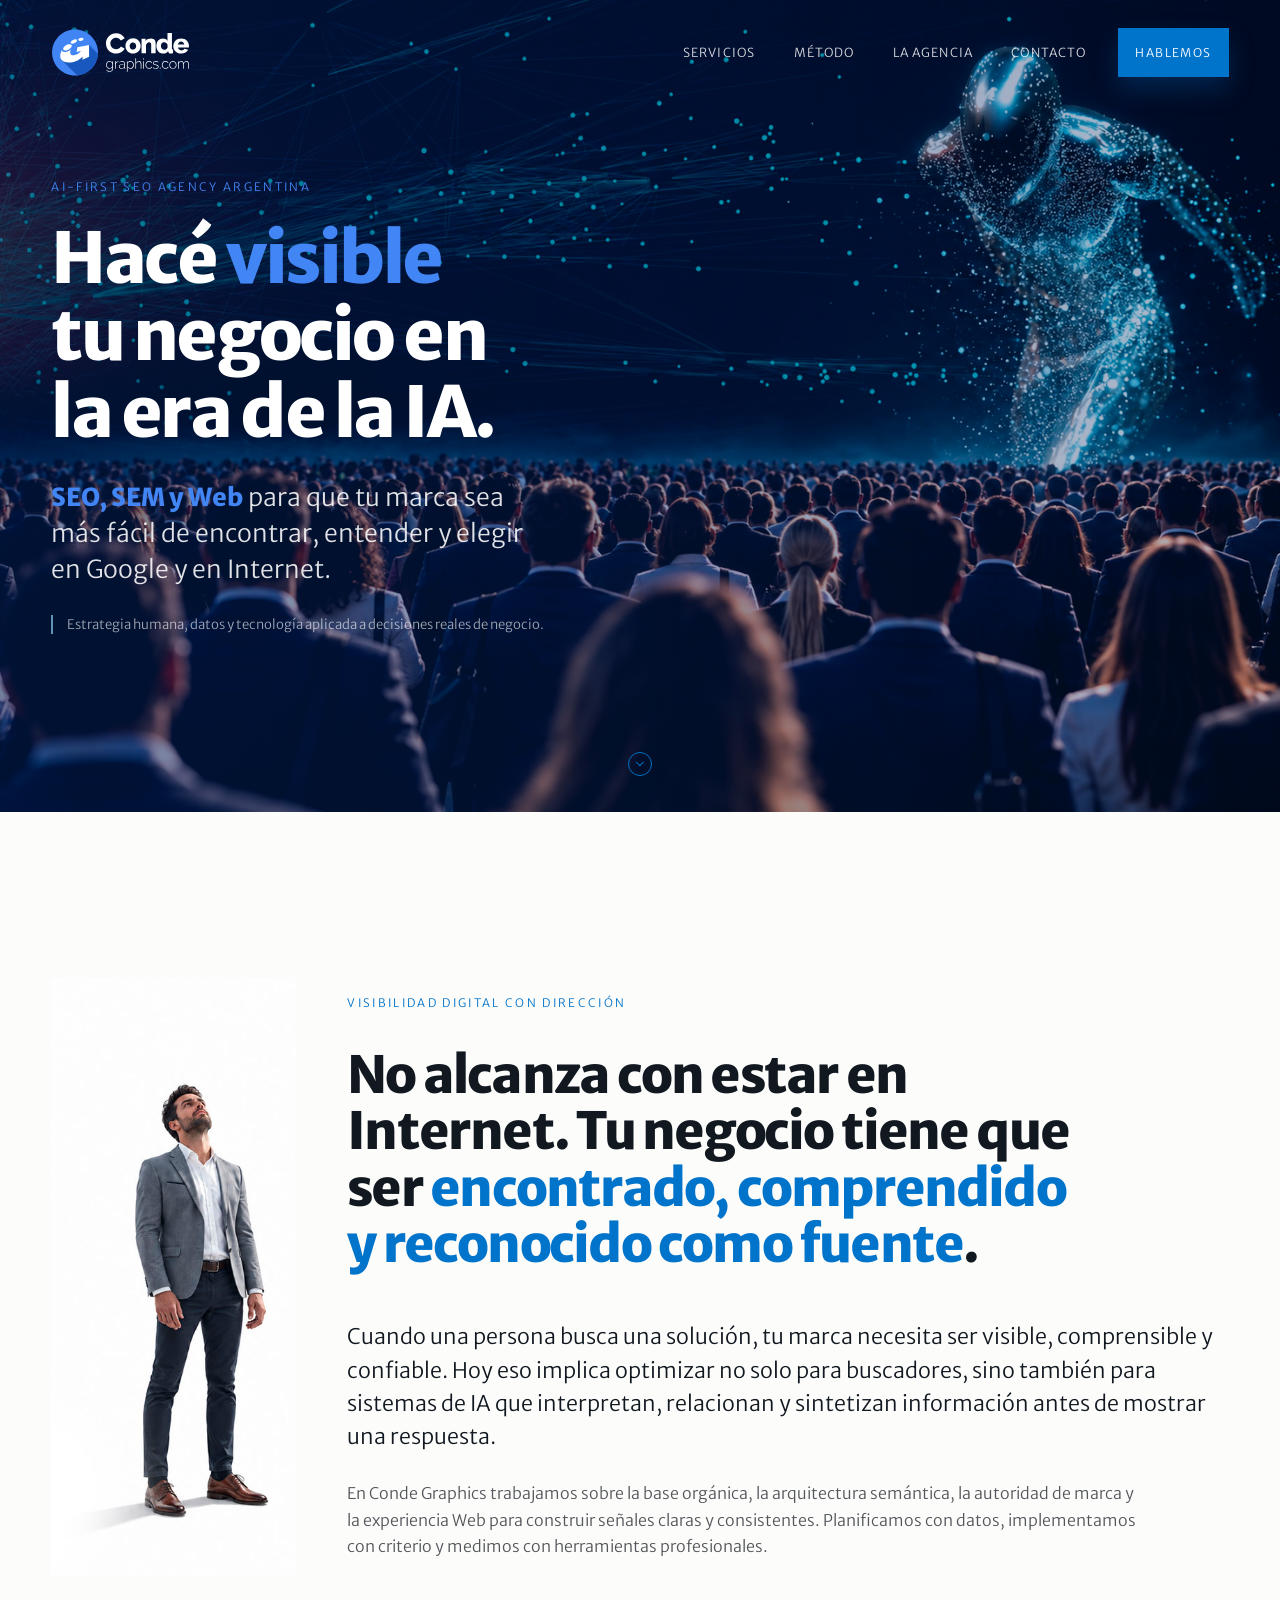
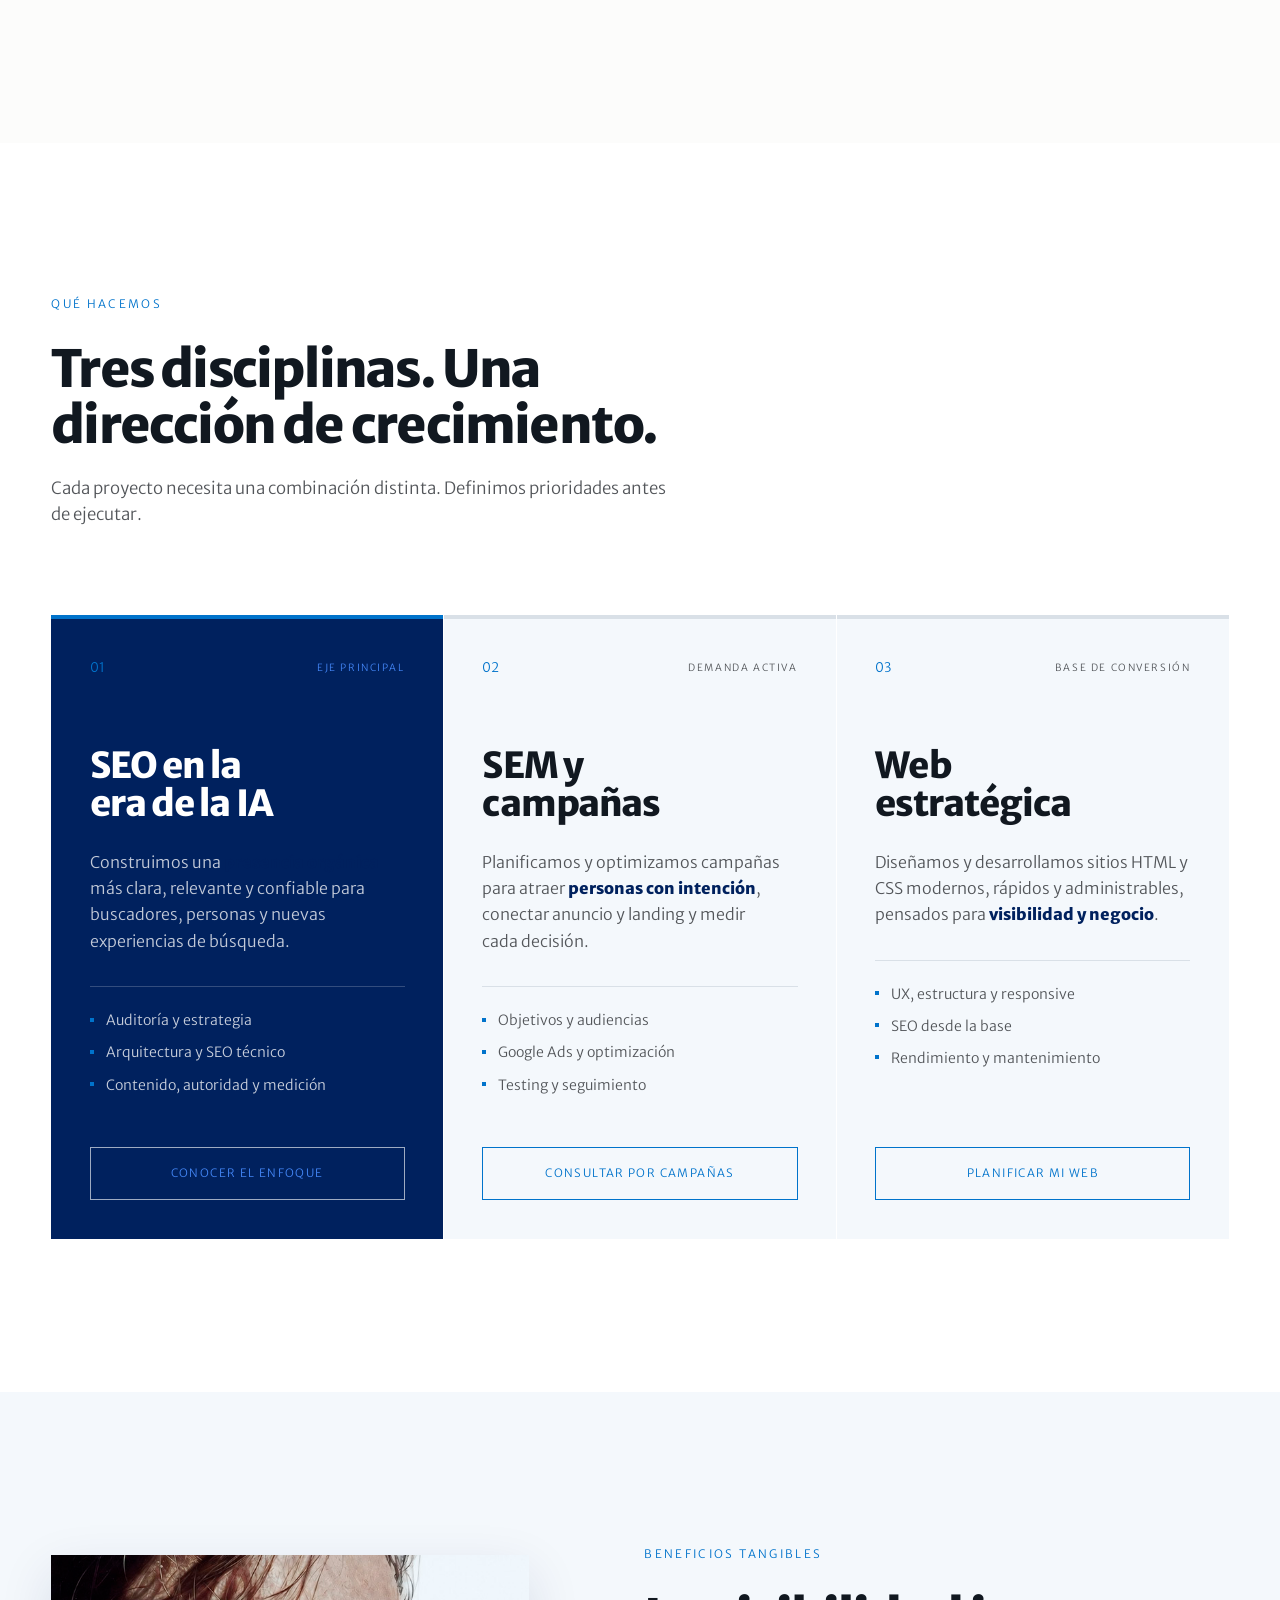
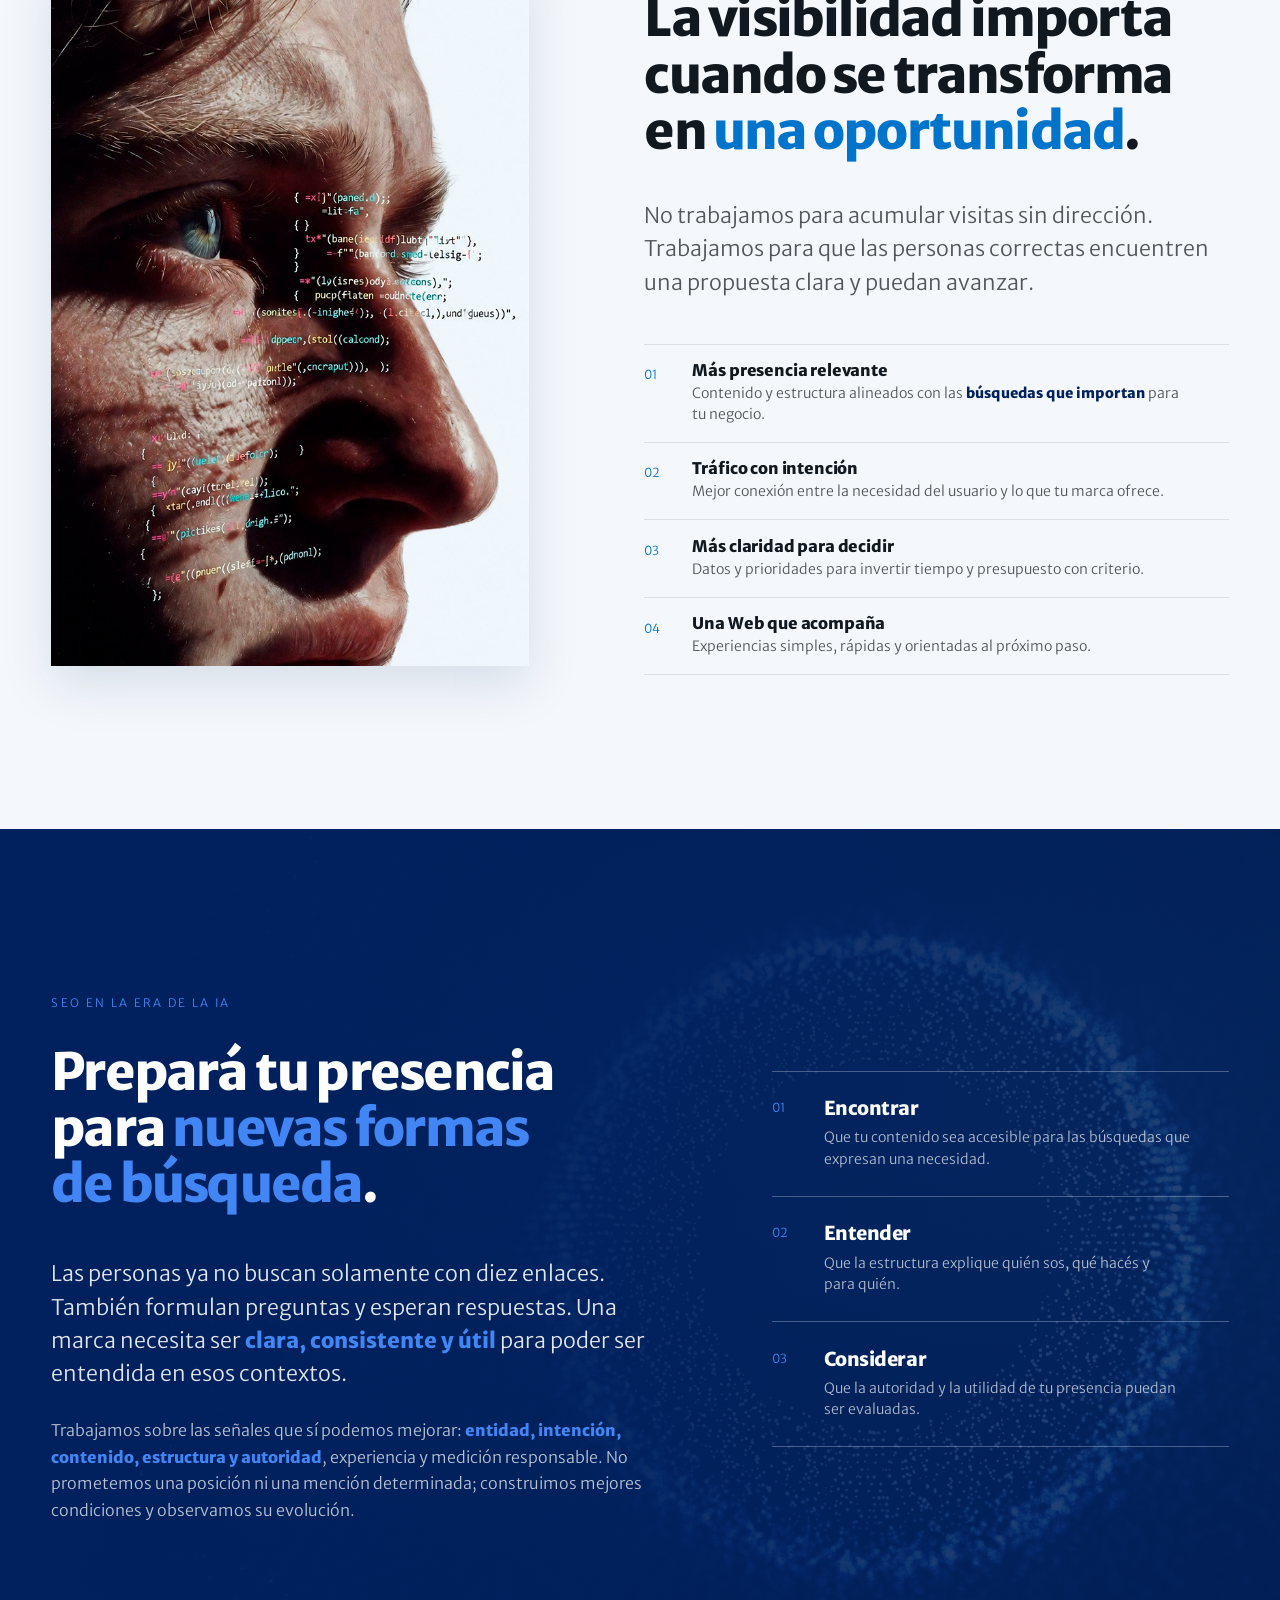
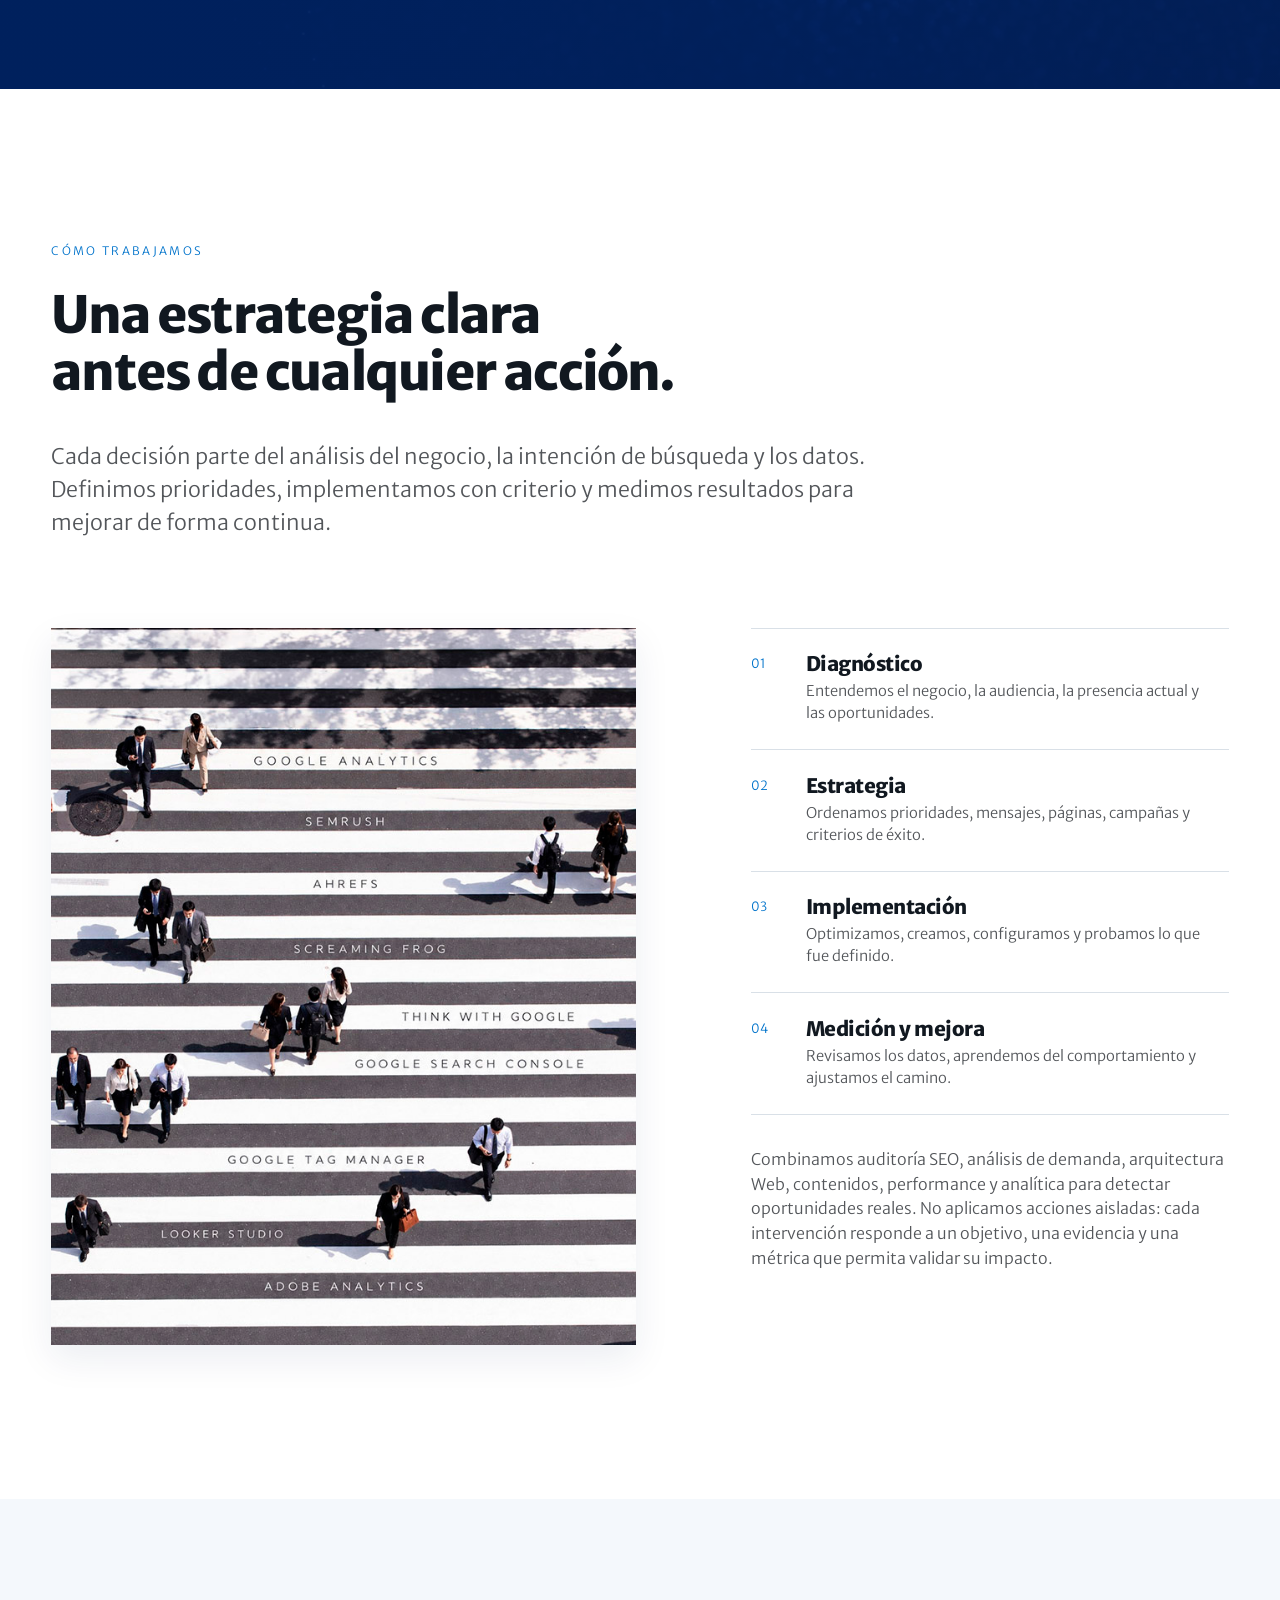
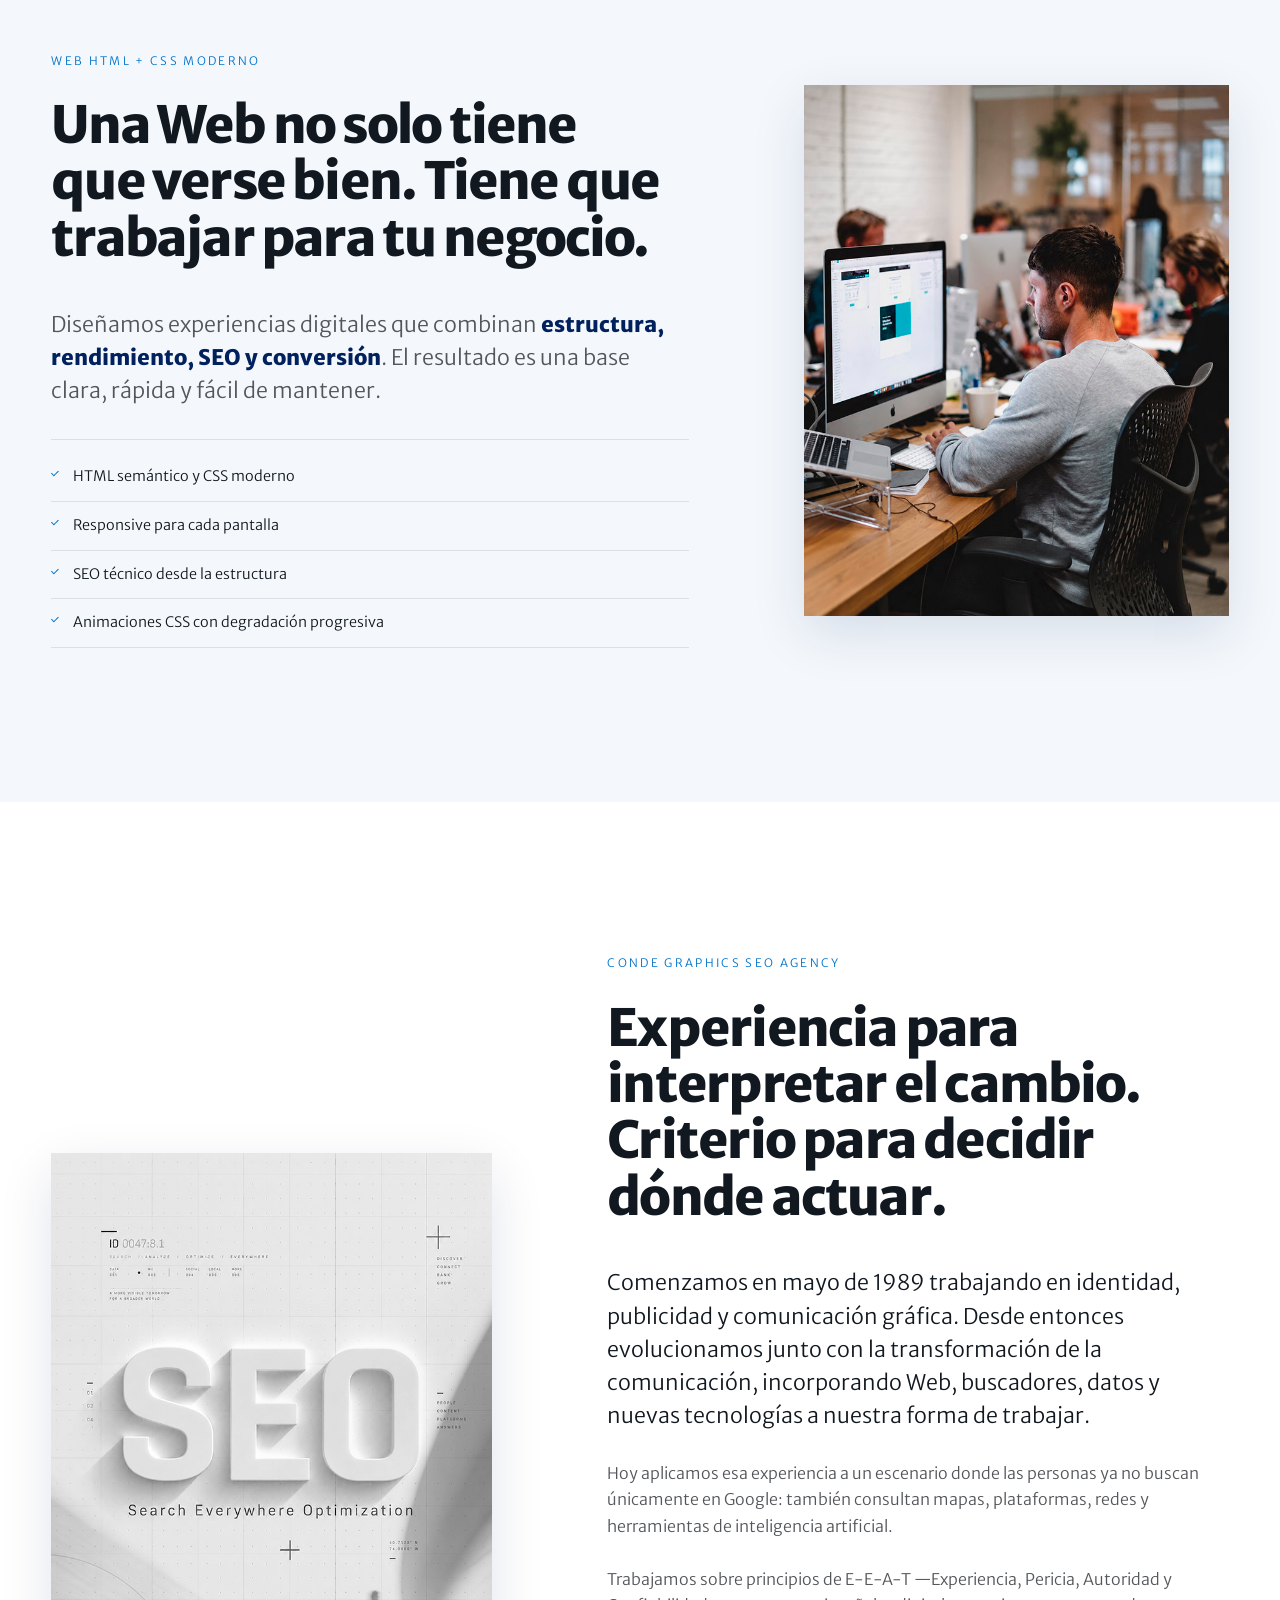
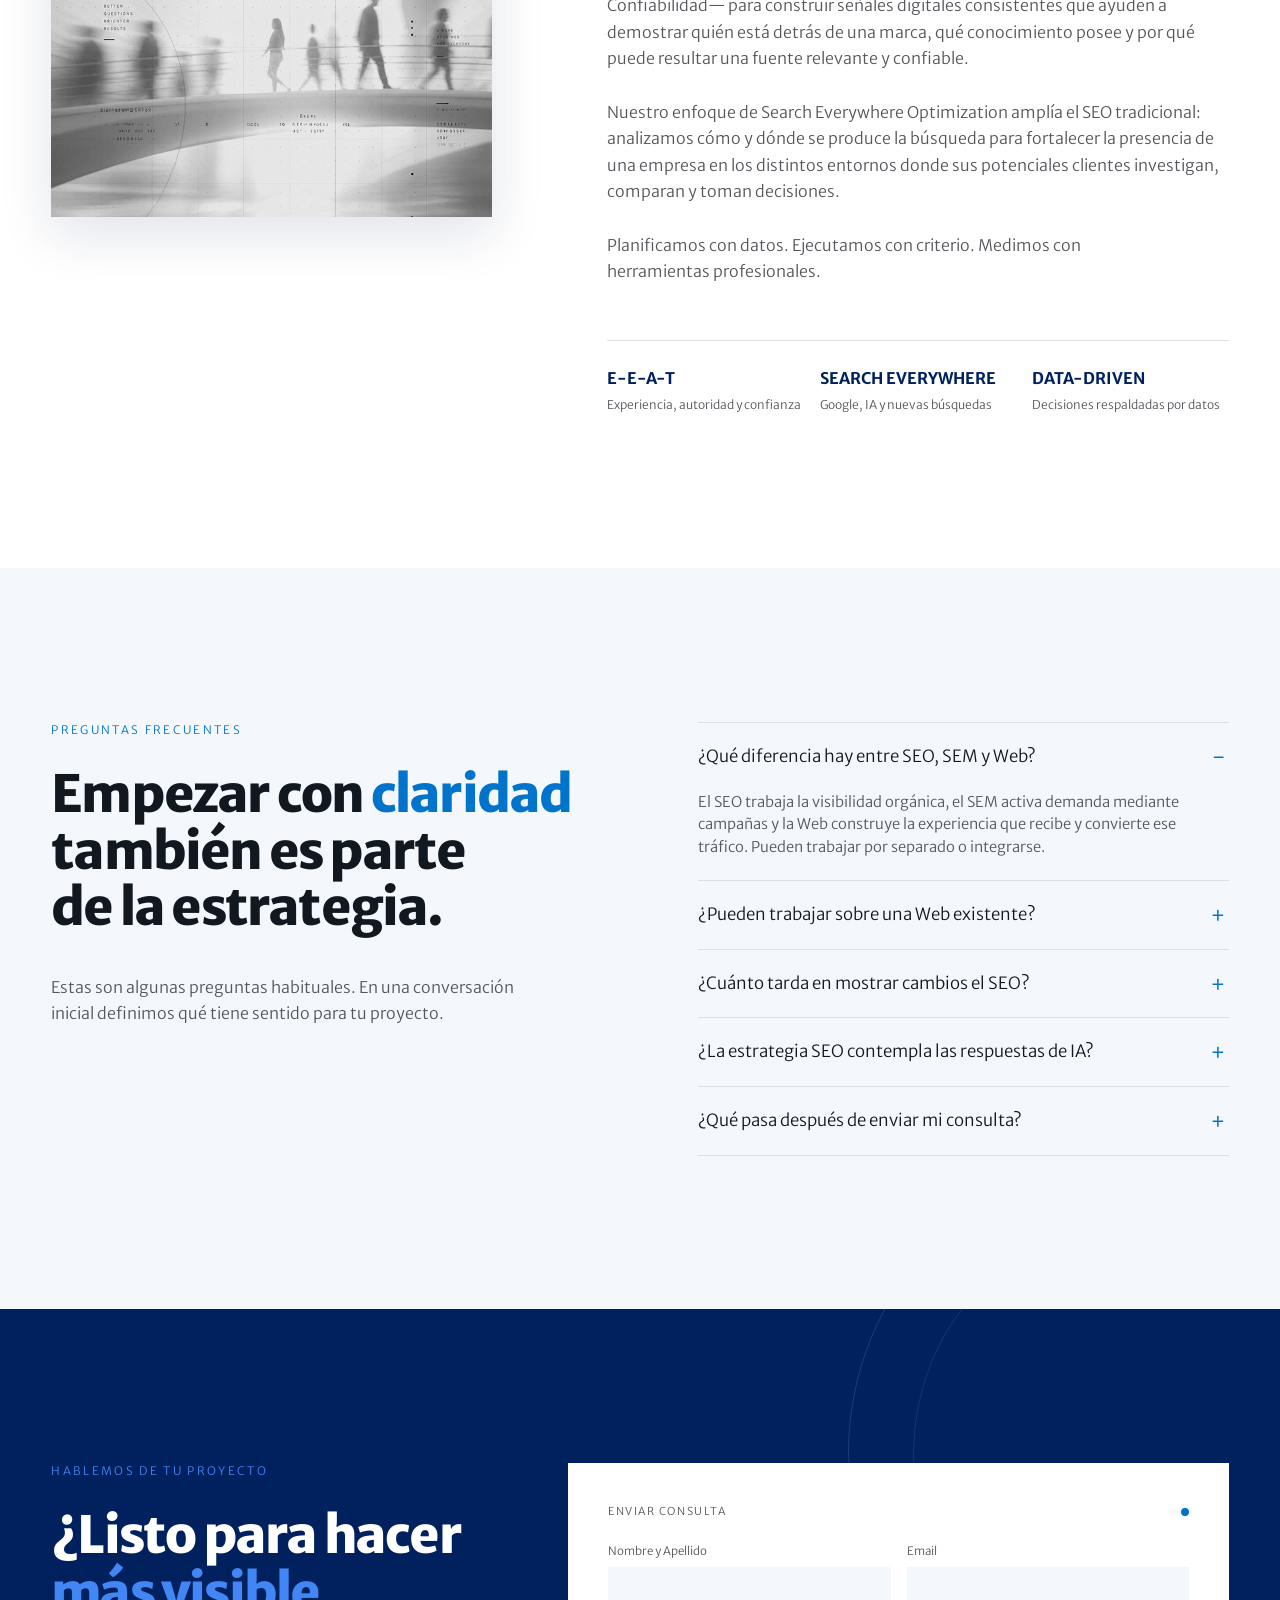
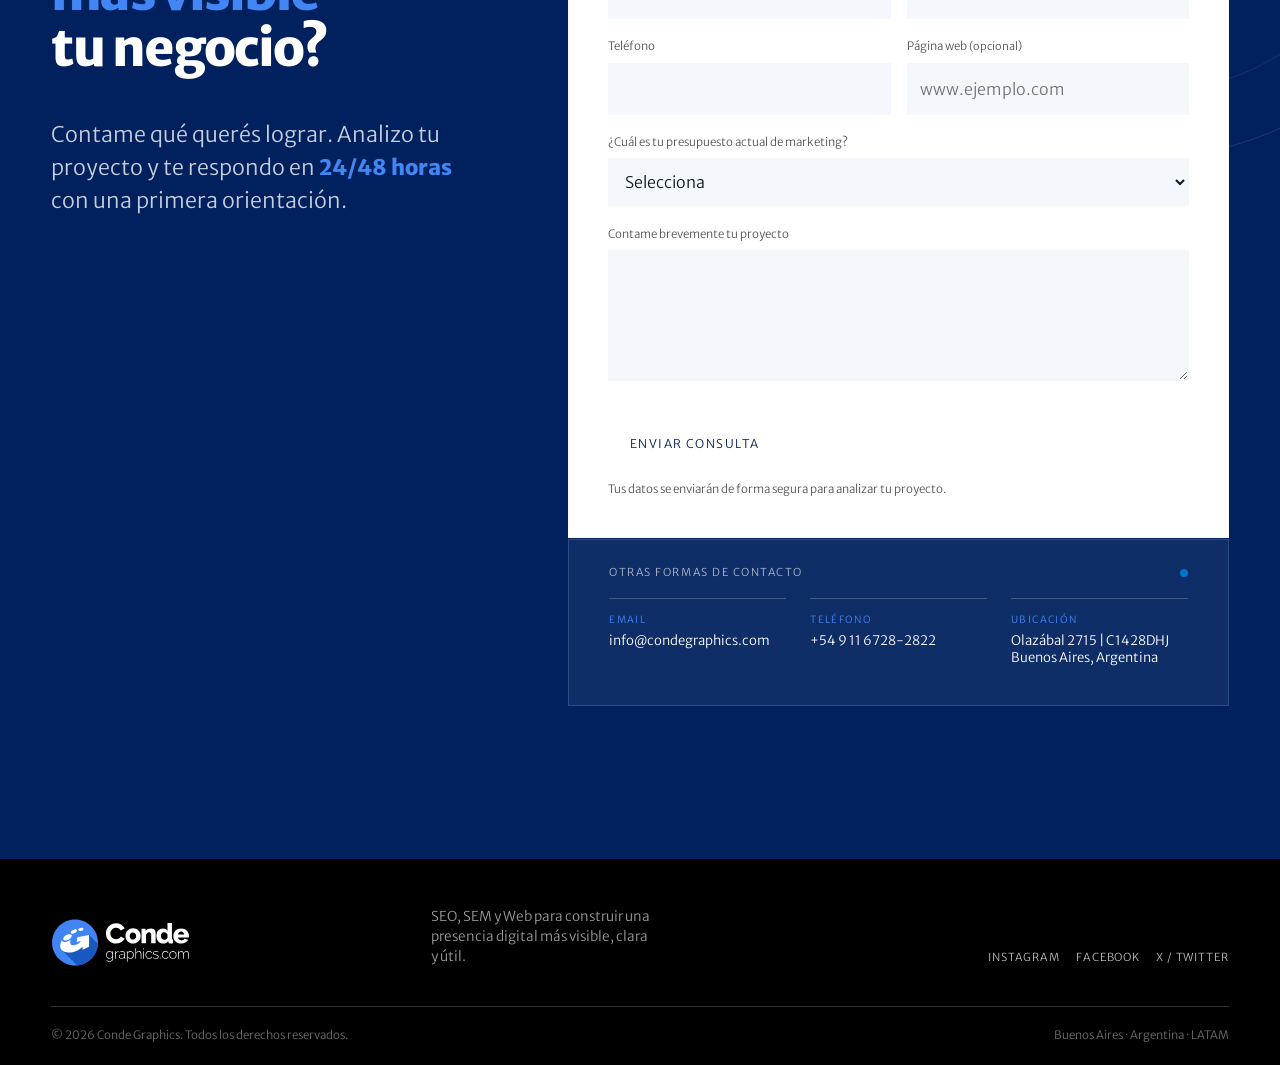
==== commit 63a55af5: "refine digital visibility messaging" ====
--- a/index.html
+++ b/index.html
@@ -163,9 +163,9 @@
         <div class="intro-media reveal"><img src="img/654657403.jpg" alt="Profesional observando el entorno digital" loading="lazy" width="352" height="860"></div>
         <div class="intro-content reveal">
           <p class="eyebrow">VISIBILIDAD DIGITAL CON DIRECCIÓN</p>
-          <h2 id="intro-title">No alcanza con estar en Internet. Tu negocio tiene que ser <span class="keyword-accent">encontrado y comprendido</span>.</h2>
-          <p class="lead-copy">Cuando una persona busca una solución, tu marca necesita aparecer en el momento correcto, explicar con claridad qué ofrece y facilitar el próximo paso. Ahí se encuentran la <strong class="seo-emphasis">estrategia</strong>, la tecnología y el criterio.</p>
-          <p>En Conde Graphics trabajamos sobre ese recorrido completo: mejoramos la <strong class="seo-emphasis">base orgánica</strong>, activamos campañas cuando hace falta y construimos experiencias Web que convierten visitas en oportunidades.</p>
+          <h2 id="intro-title">No alcanza con estar en Internet. Tu negocio tiene que ser <span class="keyword-accent">encontrado, comprendido y reconocido como fuente</span>.</h2>
+          <p class="lead-copy">Cuando una persona busca una solución, tu marca necesita ser visible, comprensible y confiable. Hoy eso implica optimizar no solo para buscadores, sino también para sistemas de IA que interpretan, relacionan y sintetizan información antes de mostrar una respuesta.</p>
+          <p>En Conde Graphics trabajamos sobre la base orgánica, la arquitectura semántica, la autoridad de marca y la experiencia Web para construir señales claras y consistentes. Planificamos con datos, implementamos con criterio y medimos con herramientas profesionales.</p>
         </div>
       </div>
     </section>
